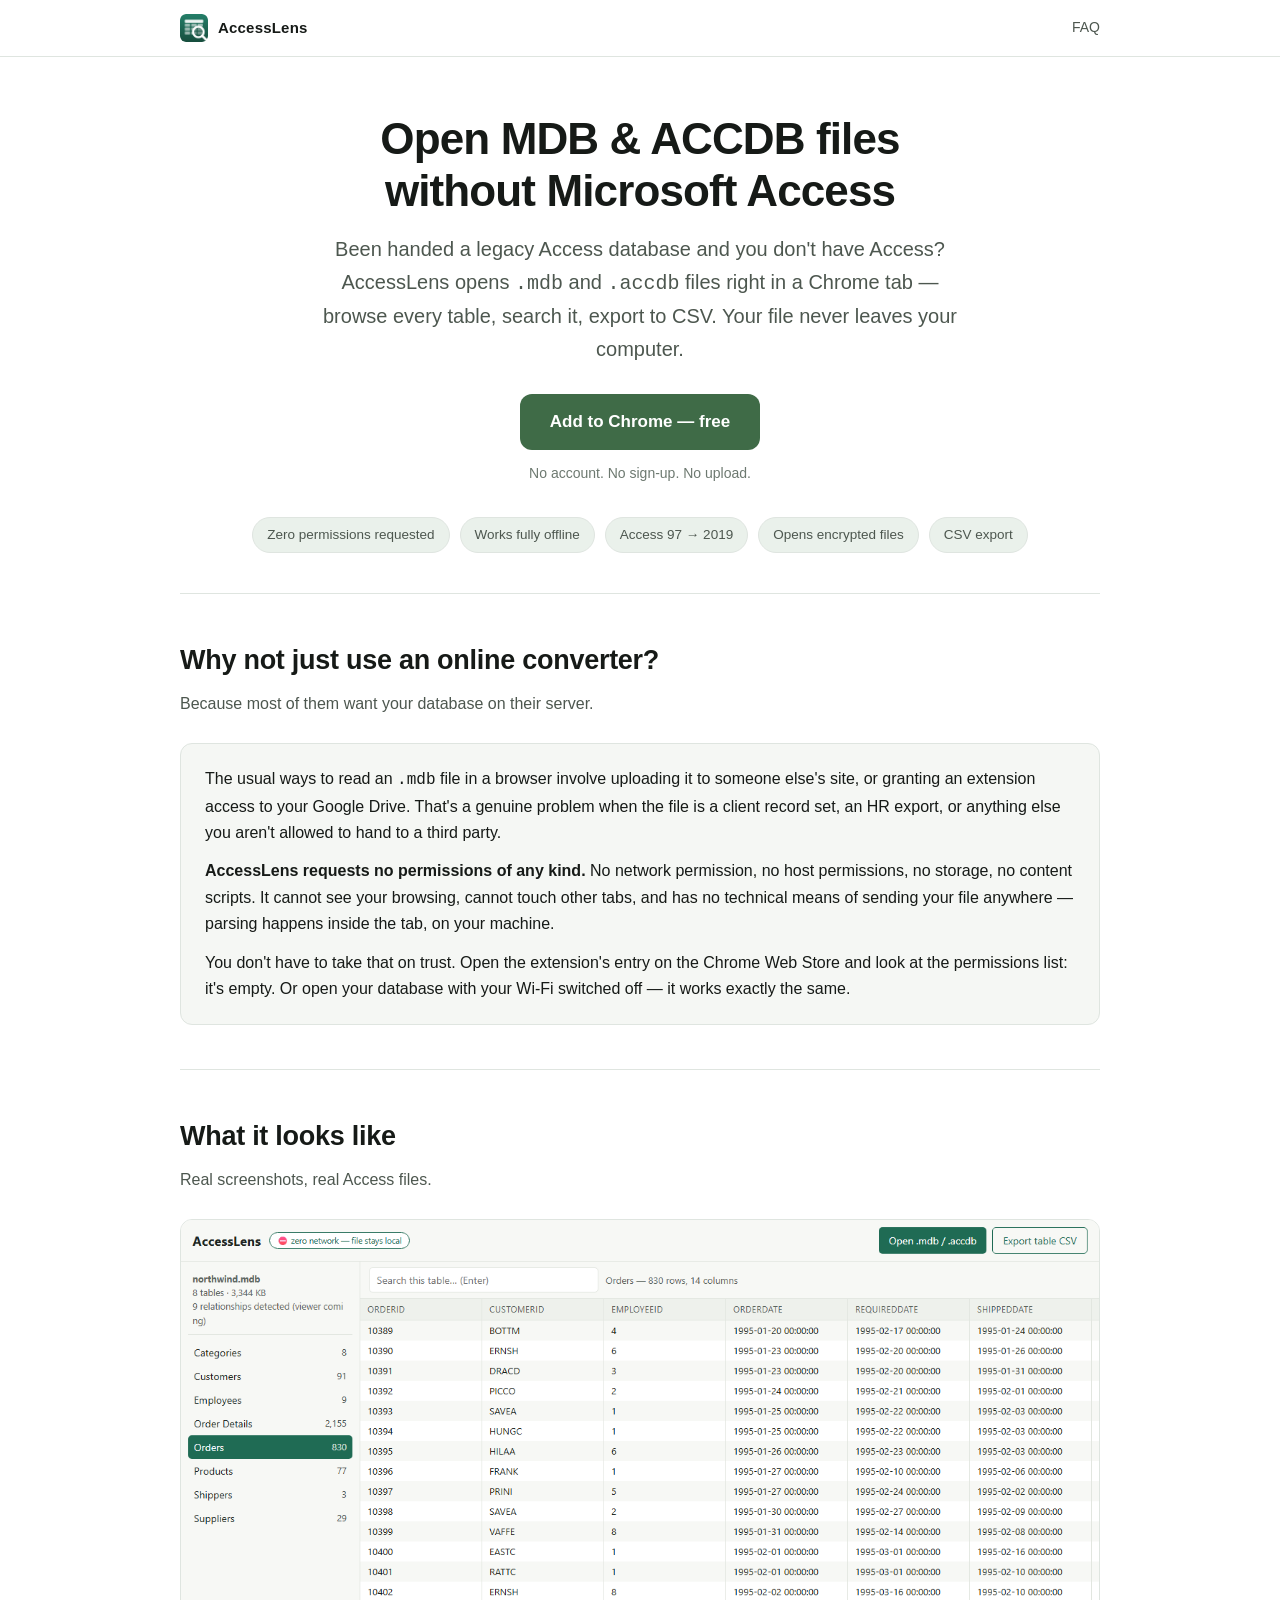
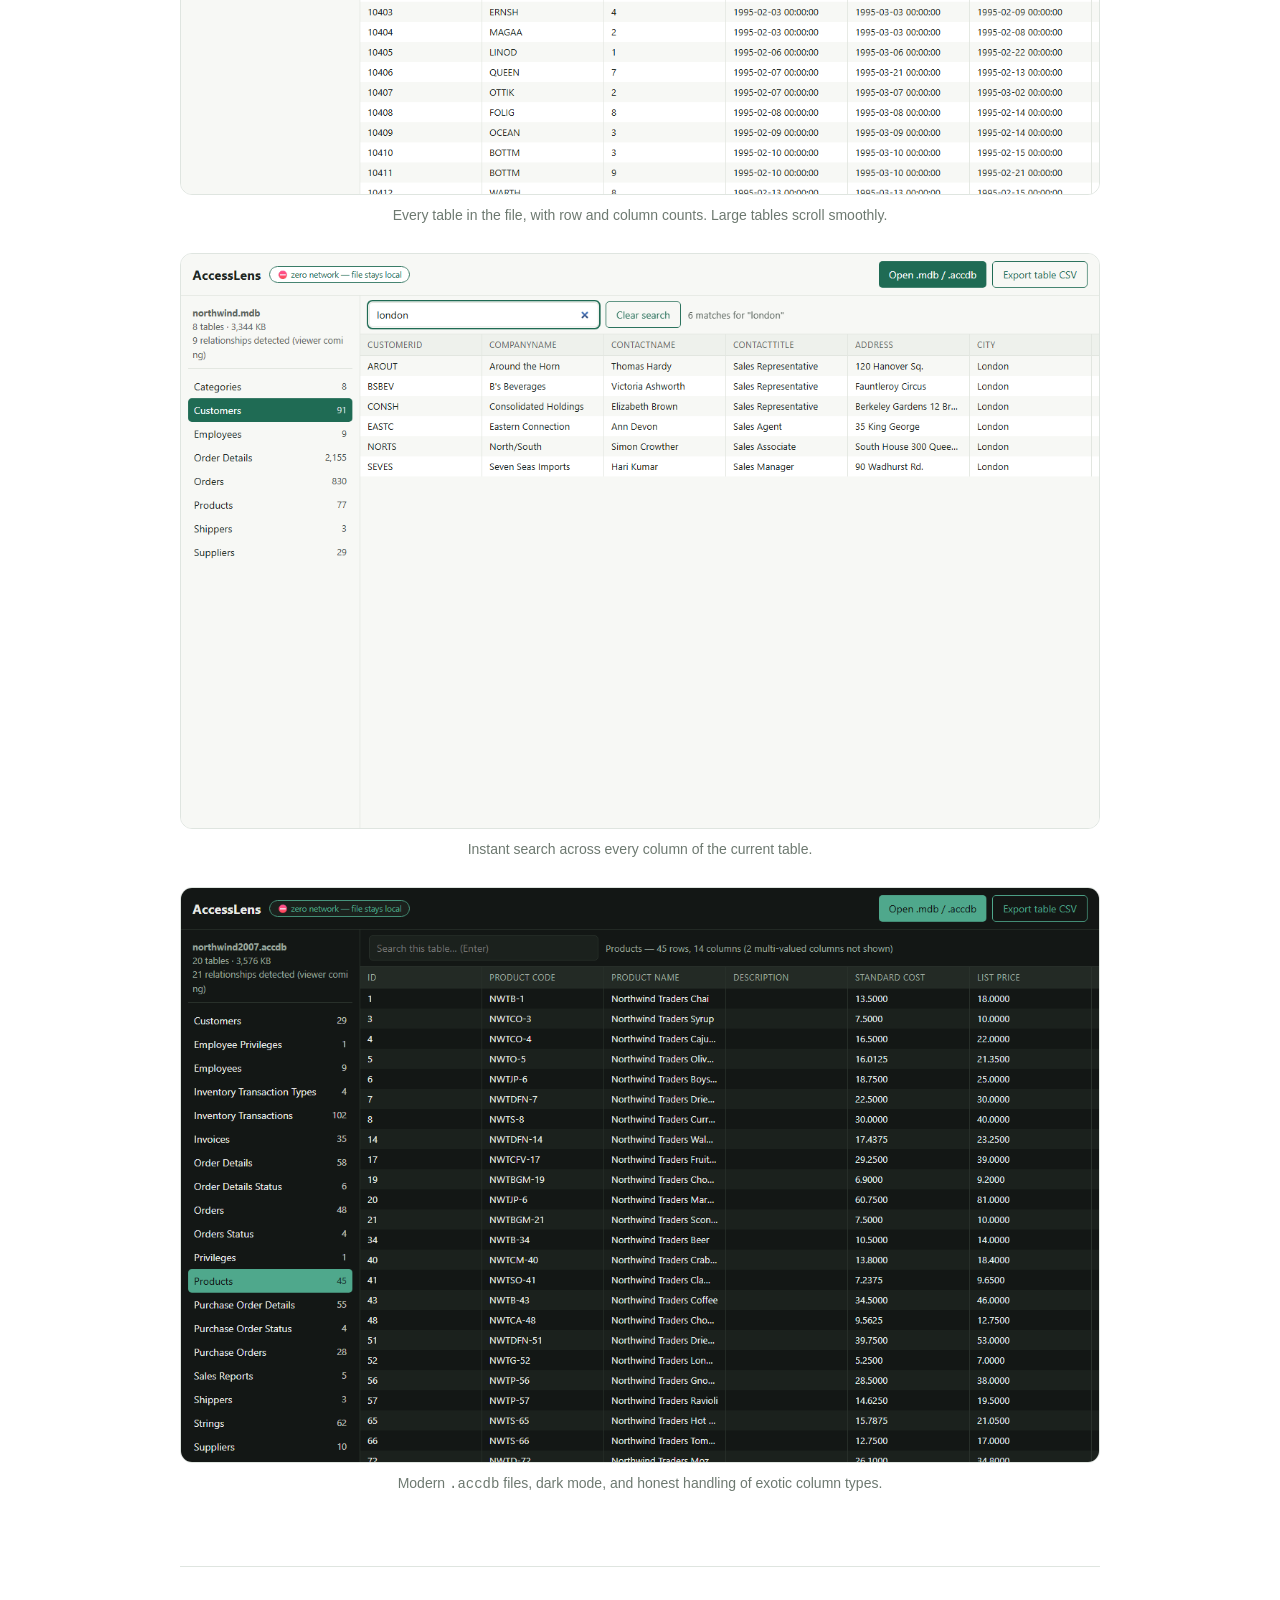
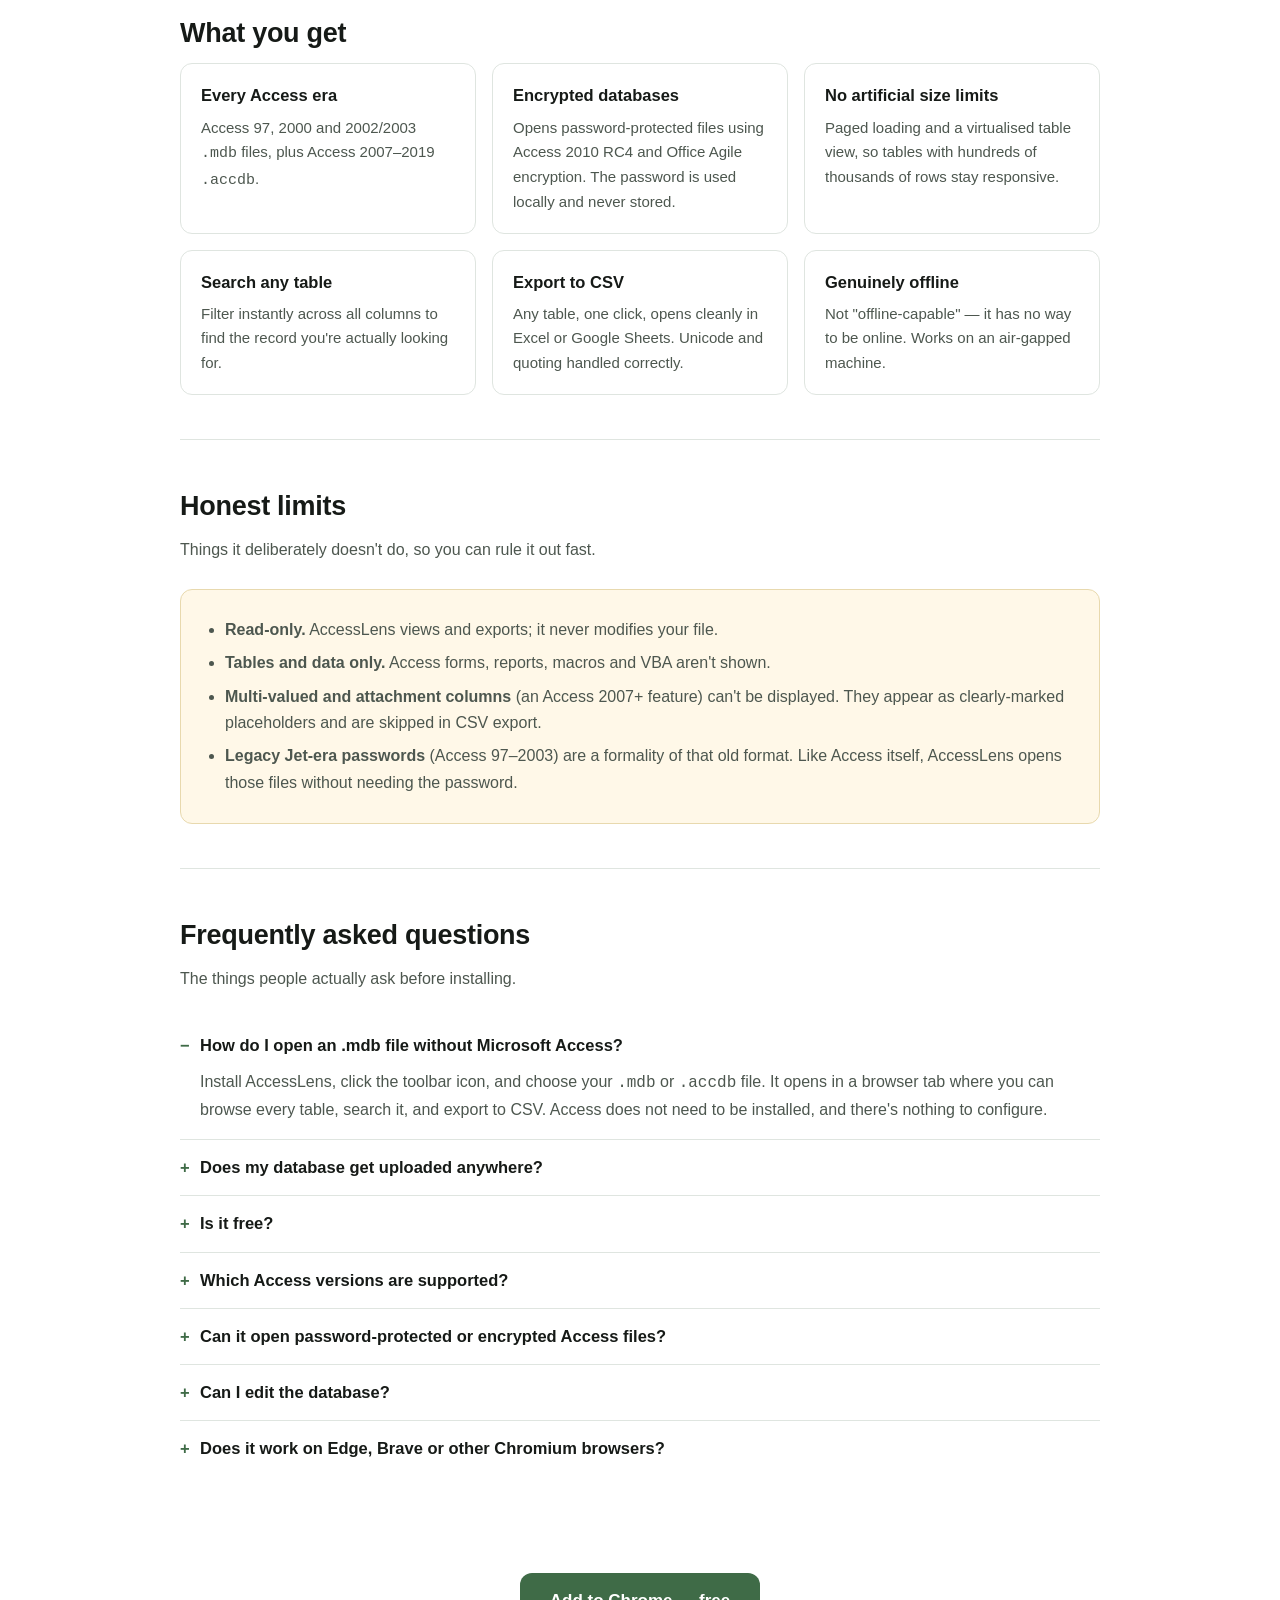
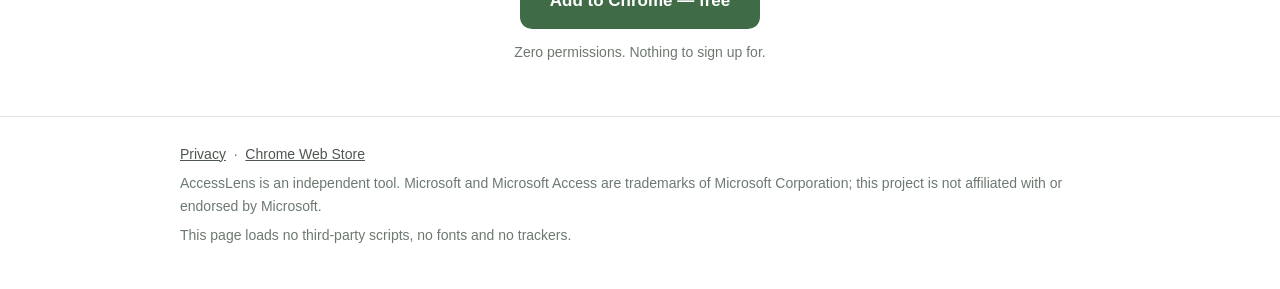
==== accesslens/index.html @ f0b2835f "Add AccessLens landing page at /accesslens/ Static SEO landing page for the AccessLens Chrome extens" ====
<!doctype html>
<html lang="en">
<head>
<meta charset="utf-8">
<meta name="viewport" content="width=device-width, initial-scale=1">
<title>Open MDB &amp; ACCDB Files Without Access — Free for Chrome</title>
<meta name="description" content="Open, browse, search and export Microsoft Access .mdb and .accdb databases right in Chrome. 100% local — no upload, no account, no network access at all.">
<link rel="canonical" href="https://phakeoa.github.io/accesslens/">
<meta name="robots" content="index,follow">
<meta name="theme-color" content="#3f6b47">

<meta property="og:type" content="website">
<meta property="og:title" content="Open MDB &amp; ACCDB Files Without Microsoft Access">
<meta property="og:description" content="A Chrome extension that opens Microsoft Access databases entirely on your own machine. No upload, no account, no network access.">
<meta property="og:url" content="https://phakeoa.github.io/accesslens/">
<meta property="og:image" content="https://phakeoa.github.io/accesslens/assets/screen1_browse.png">
<meta name="twitter:card" content="summary_large_image">

<link rel="icon" type="image/png" href="assets/icon128.png">

<script type="application/ld+json">
{
  "@context": "https://schema.org",
  "@type": "SoftwareApplication",
  "name": "AccessLens — Access Database Viewer",
  "operatingSystem": "Chrome",
  "applicationCategory": "UtilitiesApplication",
  "description": "Open, browse, search and export Microsoft Access .mdb and .accdb database files locally in Chrome, with no upload and no network access.",
  "url": "https://phakeoa.github.io/accesslens/",
  "downloadUrl": "https://chromewebstore.google.com/detail/ceilhkpcnofeomaibeldikllpgjolaml",
  "offers": { "@type": "Offer", "price": "0", "priceCurrency": "USD" }
}
</script>

<script type="application/ld+json">
{
  "@context": "https://schema.org",
  "@type": "FAQPage",
  "mainEntity": [
    {
      "@type": "Question",
      "name": "How do I open an .mdb file without Microsoft Access?",
      "acceptedAnswer": { "@type": "Answer", "text": "Install AccessLens in Chrome, click the toolbar icon, and pick your .mdb or .accdb file. It opens in a browser tab where you can browse every table, search, and export to CSV. Microsoft Access does not need to be installed." }
    },
    {
      "@type": "Question",
      "name": "Does my database get uploaded anywhere?",
      "acceptedAnswer": { "@type": "Answer", "text": "No. AccessLens requests no permissions at all — no network permission, no host permissions, no storage. It has no technical means of sending your file anywhere. You can confirm this yourself: the permissions list on the Chrome Web Store listing is empty." }
    },
    {
      "@type": "Question",
      "name": "Is it free?",
      "acceptedAnswer": { "@type": "Answer", "text": "Yes. Viewing, searching and CSV export are free, with no account and no sign-up." }
    },
    {
      "@type": "Question",
      "name": "Which Access versions are supported?",
      "acceptedAnswer": { "@type": "Answer", "text": "Access 97, 2000 and 2002/2003 in the .mdb format, and Access 2007 through 2019 in the .accdb format." }
    },
    {
      "@type": "Question",
      "name": "Can it open password-protected or encrypted Access files?",
      "acceptedAnswer": { "@type": "Answer", "text": "Yes. Access 2010 RC4 and Office Agile encryption are supported. You are prompted for the password, which is used locally and never stored." }
    },
    {
      "@type": "Question",
      "name": "Does it work offline?",
      "acceptedAnswer": { "@type": "Answer", "text": "Yes, completely. Because it has no network permission, it works identically with your connection switched off." }
    },
    {
      "@type": "Question",
      "name": "Can I edit the database?",
      "acceptedAnswer": { "@type": "Answer", "text": "No. AccessLens is read-only by design. It views and exports data, and never modifies your file." }
    }
  ]
}
</script>

<style>
:root{
  --bg:#ffffff; --bg-soft:#f5f7f4; --bg-card:#ffffff;
  --fg:#161a17; --fg-soft:#4d574f; --fg-faint:#6d7970;
  --line:#dfe5e0;
  --accent:#3f6b47; --accent-fg:#ffffff; --accent-soft:#eaf1eb;
  --warn-bg:#fff8e8; --warn-line:#e8d9ae;
  --radius:12px;
}
@media (prefers-color-scheme: dark){
  :root{
    --bg:#12150f; --bg-soft:#181c15; --bg-card:#1b2019;
    --fg:#eef2ea; --fg-soft:#b6c0b5; --fg-faint:#8d998c;
    --line:#2c3429;
    --accent:#8fc79a; --accent-fg:#10150f; --accent-soft:#1f2a20;
    --warn-bg:#241f10; --warn-line:#4a4128;
  }
}
*{box-sizing:border-box}
html{-webkit-text-size-adjust:100%}
body{
  margin:0; background:var(--bg); color:var(--fg);
  font:16px/1.65 -apple-system,BlinkMacSystemFont,"Segoe UI",Roboto,Helvetica,Arial,sans-serif;
}
.wrap{max-width:960px;margin:0 auto;padding:0 20px}
a{color:var(--accent)}

/* header */
header.site{border-bottom:1px solid var(--line);background:var(--bg)}
header.site .wrap{display:flex;align-items:center;gap:10px;padding-top:14px;padding-bottom:14px}
header.site img{width:28px;height:28px;border-radius:6px}
header.site b{font-size:15px;letter-spacing:.2px}
header.site .sp{flex:1}
header.site a.top{font-size:14px;text-decoration:none;color:var(--fg-soft)}

/* hero */
.hero{padding:56px 0 40px;text-align:center}
.hero h1{
  font-size:clamp(28px,5vw,44px); line-height:1.18; margin:0 0 16px;
  letter-spacing:-.02em; font-weight:700;
}
.hero p.lede{font-size:clamp(17px,2.2vw,20px);color:var(--fg-soft);margin:0 auto 28px;max-width:640px}
.cta{
  display:inline-block;background:var(--accent);color:var(--accent-fg);
  text-decoration:none;font-weight:600;font-size:17px;
  padding:14px 30px;border-radius:var(--radius);
}
.cta:hover{filter:brightness(1.08)}
.cta-sub{display:block;margin-top:12px;font-size:14px;color:var(--fg-faint)}

/* badges */
.badges{display:flex;flex-wrap:wrap;gap:10px;justify-content:center;margin:32px 0 0;padding:0;list-style:none}
.badges li{
  background:var(--accent-soft);border:1px solid var(--line);border-radius:999px;
  padding:6px 14px;font-size:13.5px;color:var(--fg-soft);font-weight:500;
}

/* sections */
section{padding:44px 0;border-top:1px solid var(--line)}
section h2{font-size:clamp(21px,3vw,27px);margin:0 0 8px;letter-spacing:-.01em}
section p.sub{color:var(--fg-soft);margin:0 0 26px}

/* shots */
figure.shot{margin:0 0 26px}
figure.shot img{width:100%;height:auto;display:block;border:1px solid var(--line);border-radius:var(--radius)}
figure.shot figcaption{margin-top:9px;font-size:14px;color:var(--fg-faint);text-align:center}

/* grid */
.grid{display:grid;grid-template-columns:repeat(auto-fit,minmax(250px,1fr));gap:16px}
.card{background:var(--bg-card);border:1px solid var(--line);border-radius:var(--radius);padding:18px 20px}
.card h3{margin:0 0 6px;font-size:16.5px}
.card p{margin:0;color:var(--fg-soft);font-size:15px}

/* callout */
.callout{background:var(--bg-soft);border:1px solid var(--line);border-radius:var(--radius);padding:22px 24px}
.callout p{margin:0 0 12px}
.callout p:last-child{margin-bottom:0}

/* limits */
.limits{background:var(--warn-bg);border:1px solid var(--warn-line);border-radius:var(--radius);padding:20px 24px}
.limits ul{margin:0;padding-left:20px}
.limits li{margin:7px 0;color:var(--fg-soft)}

/* faq */
details{border-bottom:1px solid var(--line);padding:14px 0}
details:last-of-type{border-bottom:none}
summary{cursor:pointer;font-weight:600;font-size:16.5px;list-style:none}
summary::-webkit-details-marker{display:none}
summary::before{content:"+";display:inline-block;width:20px;color:var(--accent);font-weight:700}
details[open] summary::before{content:"\2212"}
details p{margin:10px 0 2px 20px;color:var(--fg-soft)}

/* bottom cta */
.endcta{text-align:center;padding:52px 0}

footer.site{border-top:1px solid var(--line);padding:26px 0 40px;color:var(--fg-faint);font-size:14px}
footer.site a{color:var(--fg-soft)}
footer.site p{margin:0 0 6px}
</style>
</head>
<body>

<header class="site">
  <div class="wrap">
    <img src="assets/icon128.png" alt="">
    <b>AccessLens</b>
    <span class="sp"></span>
    <a class="top" href="#faq">FAQ</a>
  </div>
</header>

<main>
<div class="wrap">

  <div class="hero">
    <h1>Open MDB &amp; ACCDB files<br>without Microsoft Access</h1>
    <p class="lede">
      Been handed a legacy Access database and you don't have Access? AccessLens opens
      <code>.mdb</code> and <code>.accdb</code> files right in a Chrome tab — browse every table,
      search it, export to CSV. Your file never leaves your computer.
    </p>
    <a class="cta" href="https://chromewebstore.google.com/detail/ceilhkpcnofeomaibeldikllpgjolaml">Add to Chrome — free</a>
    <span class="cta-sub">No account. No sign-up. No upload.</span>

    <ul class="badges">
      <li>Zero permissions requested</li>
      <li>Works fully offline</li>
      <li>Access 97 → 2019</li>
      <li>Opens encrypted files</li>
      <li>CSV export</li>
    </ul>
  </div>

</div>

<div class="wrap">

  <section>
    <h2>Why not just use an online converter?</h2>
    <p class="sub">Because most of them want your database on their server.</p>
    <div class="callout">
      <p>
        The usual ways to read an <code>.mdb</code> file in a browser involve uploading it to
        someone else's site, or granting an extension access to your Google Drive. That's a
        genuine problem when the file is a client record set, an HR export, or anything else you
        aren't allowed to hand to a third party.
      </p>
      <p>
        <strong>AccessLens requests no permissions of any kind.</strong> No network permission, no
        host permissions, no storage, no content scripts. It cannot see your browsing, cannot touch
        other tabs, and has no technical means of sending your file anywhere — parsing happens
        inside the tab, on your machine.
      </p>
      <p>
        You don't have to take that on trust. Open the extension's entry on the Chrome Web Store
        and look at the permissions list: it's empty. Or open your database with your Wi-Fi
        switched off — it works exactly the same.
      </p>
    </div>
  </section>

  <section>
    <h2>What it looks like</h2>
    <p class="sub">Real screenshots, real Access files.</p>

    <figure class="shot">
      <img src="assets/screen1_browse.png" alt="Browsing a table of 830 rows from a Northwind .mdb database in AccessLens" width="1280" height="800" loading="lazy">
      <figcaption>Every table in the file, with row and column counts. Large tables scroll smoothly.</figcaption>
    </figure>

    <figure class="shot">
      <img src="assets/screen2_search.png" alt="Searching across all columns of an Access table" width="1280" height="800" loading="lazy">
      <figcaption>Instant search across every column of the current table.</figcaption>
    </figure>

    <figure class="shot">
      <img src="assets/screen3_dark_complex.png" alt="A modern .accdb database shown in dark mode" width="1280" height="800" loading="lazy">
      <figcaption>Modern <code>.accdb</code> files, dark mode, and honest handling of exotic column types.</figcaption>
    </figure>
  </section>

  <section>
    <h2>What you get</h2>
    <div class="grid">
      <div class="card">
        <h3>Every Access era</h3>
        <p>Access 97, 2000 and 2002/2003 <code>.mdb</code> files, plus Access 2007–2019 <code>.accdb</code>.</p>
      </div>
      <div class="card">
        <h3>Encrypted databases</h3>
        <p>Opens password-protected files using Access 2010 RC4 and Office Agile encryption. The password is used locally and never stored.</p>
      </div>
      <div class="card">
        <h3>No artificial size limits</h3>
        <p>Paged loading and a virtualised table view, so tables with hundreds of thousands of rows stay responsive.</p>
      </div>
      <div class="card">
        <h3>Search any table</h3>
        <p>Filter instantly across all columns to find the record you're actually looking for.</p>
      </div>
      <div class="card">
        <h3>Export to CSV</h3>
        <p>Any table, one click, opens cleanly in Excel or Google Sheets. Unicode and quoting handled correctly.</p>
      </div>
      <div class="card">
        <h3>Genuinely offline</h3>
        <p>Not "offline-capable" — it has no way to be online. Works on an air-gapped machine.</p>
      </div>
    </div>
  </section>

  <section>
    <h2>Honest limits</h2>
    <p class="sub">Things it deliberately doesn't do, so you can rule it out fast.</p>
    <div class="limits">
      <ul>
        <li><strong>Read-only.</strong> AccessLens views and exports; it never modifies your file.</li>
        <li><strong>Tables and data only.</strong> Access forms, reports, macros and VBA aren't shown.</li>
        <li><strong>Multi-valued and attachment columns</strong> (an Access 2007+ feature) can't be displayed. They appear as clearly-marked placeholders and are skipped in CSV export.</li>
        <li><strong>Legacy Jet-era passwords</strong> (Access 97–2003) are a formality of that old format. Like Access itself, AccessLens opens those files without needing the password.</li>
      </ul>
    </div>
  </section>

  <section id="faq">
    <h2>Frequently asked questions</h2>
    <p class="sub">The things people actually ask before installing.</p>

    <details open>
      <summary>How do I open an .mdb file without Microsoft Access?</summary>
      <p>Install AccessLens, click the toolbar icon, and choose your <code>.mdb</code> or <code>.accdb</code> file. It opens in a browser tab where you can browse every table, search it, and export to CSV. Access does not need to be installed, and there's nothing to configure.</p>
    </details>

    <details>
      <summary>Does my database get uploaded anywhere?</summary>
      <p>No. The extension requests no permissions at all, including no network permission, so it has no technical means of sending your file anywhere. The permissions list on its Chrome Web Store listing is empty, and you can verify the behaviour by using it with your connection turned off.</p>
    </details>

    <details>
      <summary>Is it free?</summary>
      <p>Yes. Viewing, searching and CSV export are free, with no account and no sign-up.</p>
    </details>

    <details>
      <summary>Which Access versions are supported?</summary>
      <p>Access 97, 2000 and 2002/2003 in the <code>.mdb</code> format, and Access 2007 through 2019 in the <code>.accdb</code> format.</p>
    </details>

    <details>
      <summary>Can it open password-protected or encrypted Access files?</summary>
      <p>Yes — Access 2010 RC4 and Office Agile encryption are both supported. You'll be prompted for the password, which is used locally and never stored.</p>
    </details>

    <details>
      <summary>Can I edit the database?</summary>
      <p>No, and that's deliberate. AccessLens is strictly read-only, so there is no way for it to corrupt or alter a file you were trusted with.</p>
    </details>

    <details>
      <summary>Does it work on Edge, Brave or other Chromium browsers?</summary>
      <p>It's distributed through the Chrome Web Store, which Edge, Brave and most other Chromium-based browsers can install from. It is only officially tested on Chrome.</p>
    </details>
  </section>

  <div class="endcta">
    <a class="cta" href="https://chromewebstore.google.com/detail/ceilhkpcnofeomaibeldikllpgjolaml">Add to Chrome — free</a>
    <span class="cta-sub">Zero permissions. Nothing to sign up for.</span>
  </div>

</div>
</main>

<footer class="site">
  <div class="wrap">
    <p><a href="privacy.html">Privacy</a> &nbsp;·&nbsp; <a href="https://chromewebstore.google.com/detail/ceilhkpcnofeomaibeldikllpgjolaml">Chrome Web Store</a></p>
    <p>AccessLens is an independent tool. Microsoft and Microsoft Access are trademarks of Microsoft Corporation; this project is not affiliated with or endorsed by Microsoft.</p>
    <p>This page loads no third-party scripts, no fonts and no trackers.</p>
  </div>
</footer>

</body>
</html>
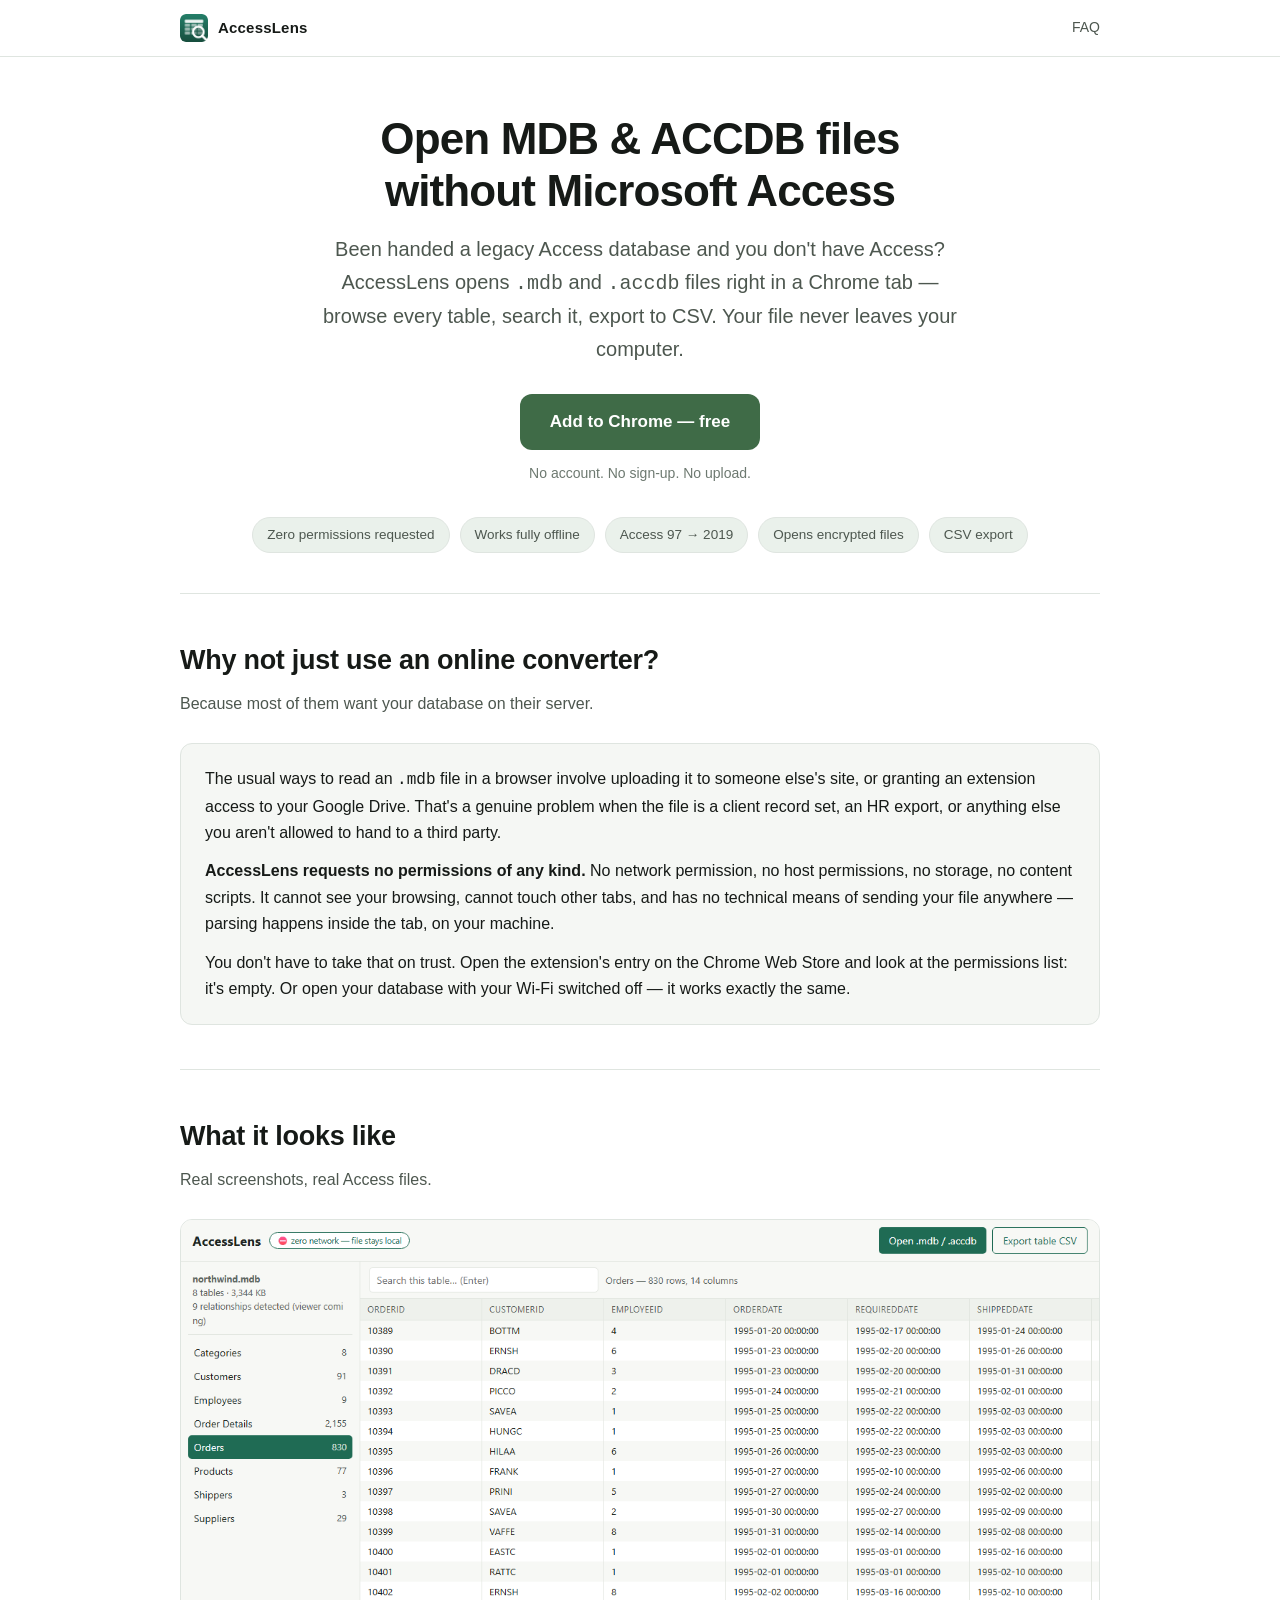
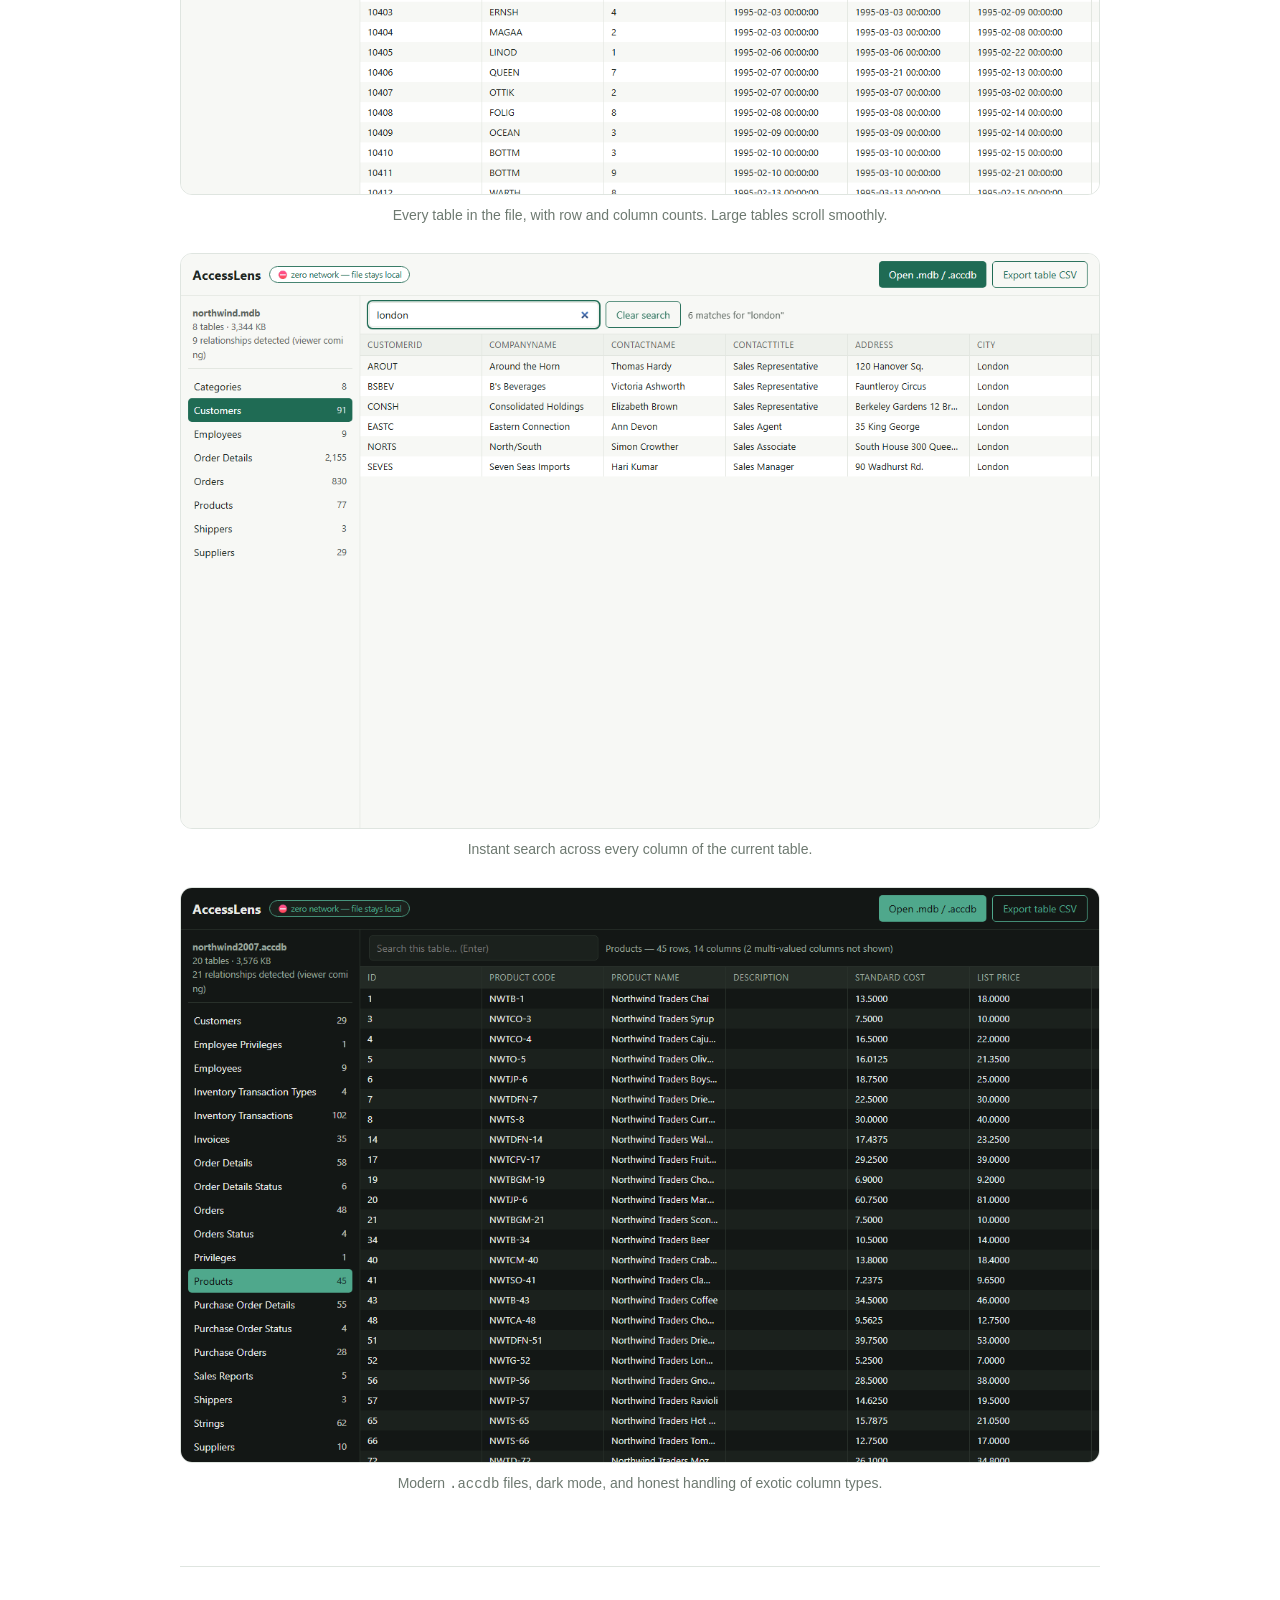
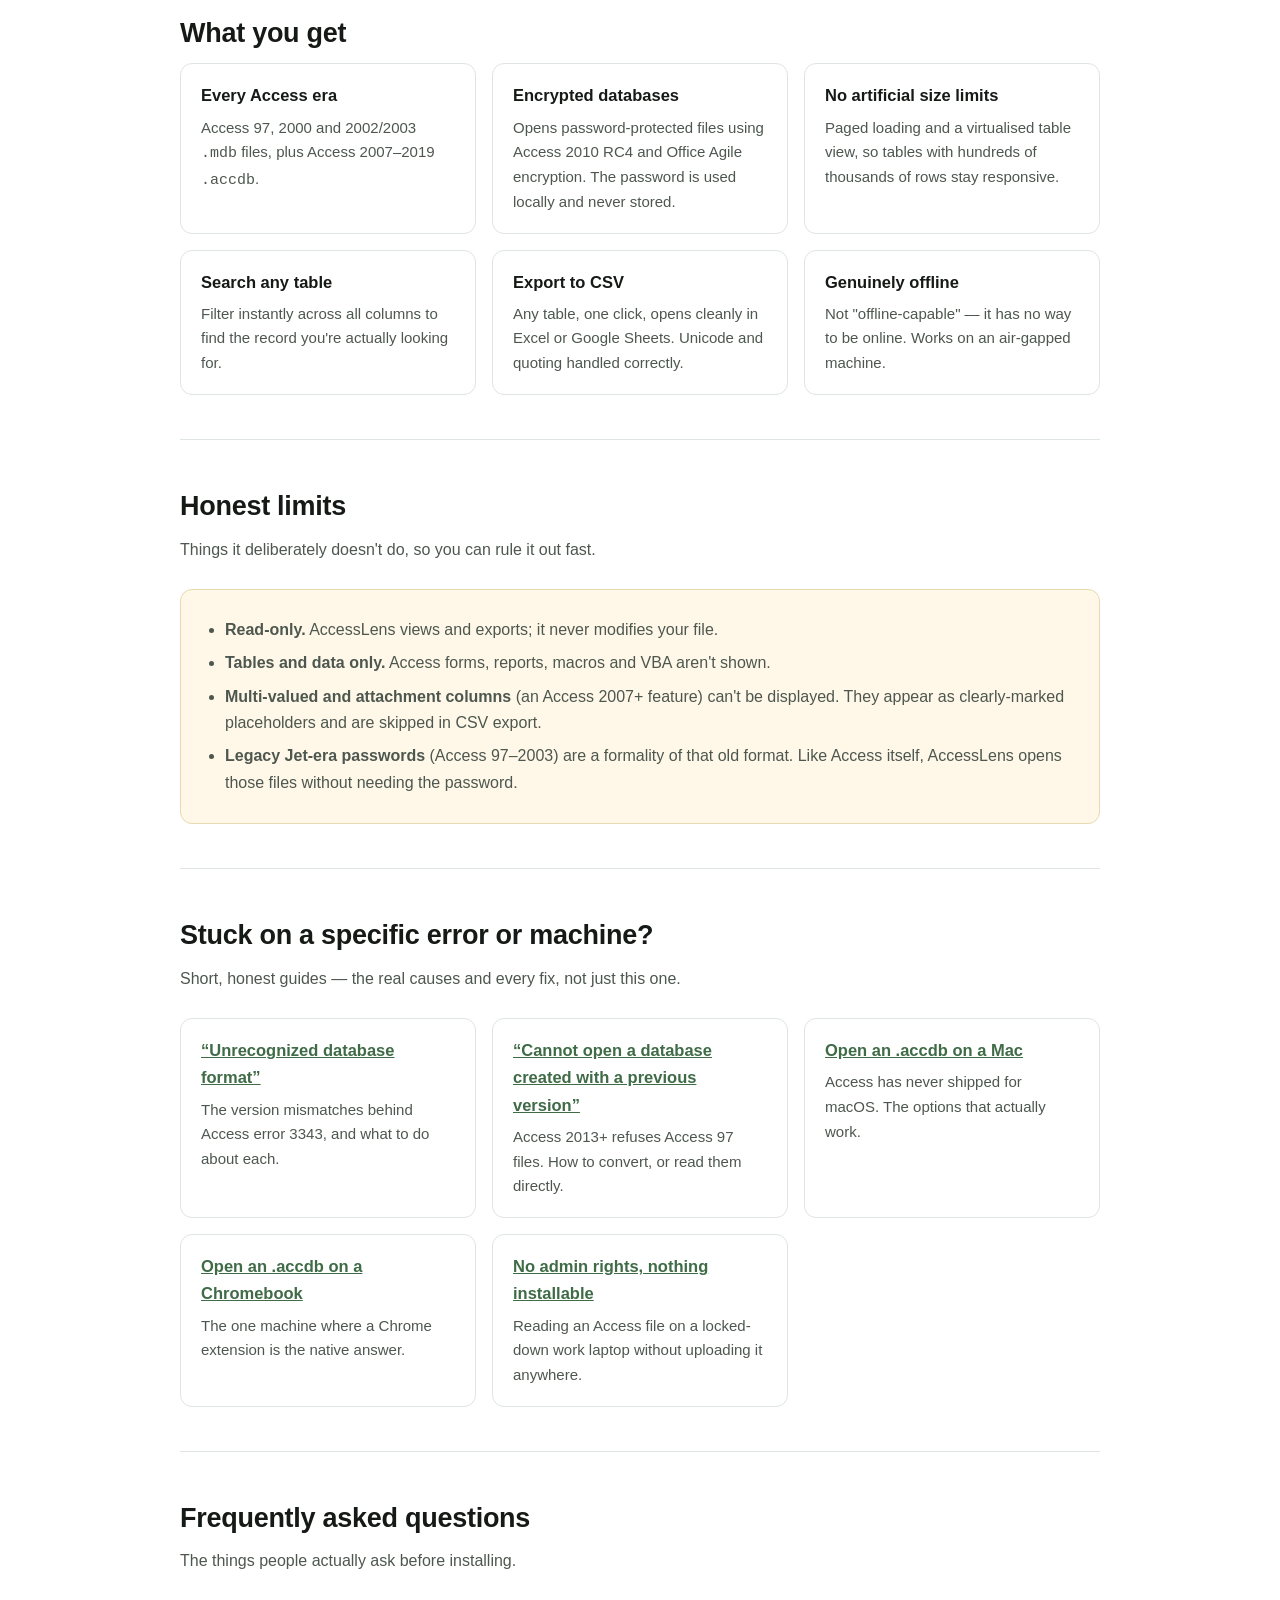
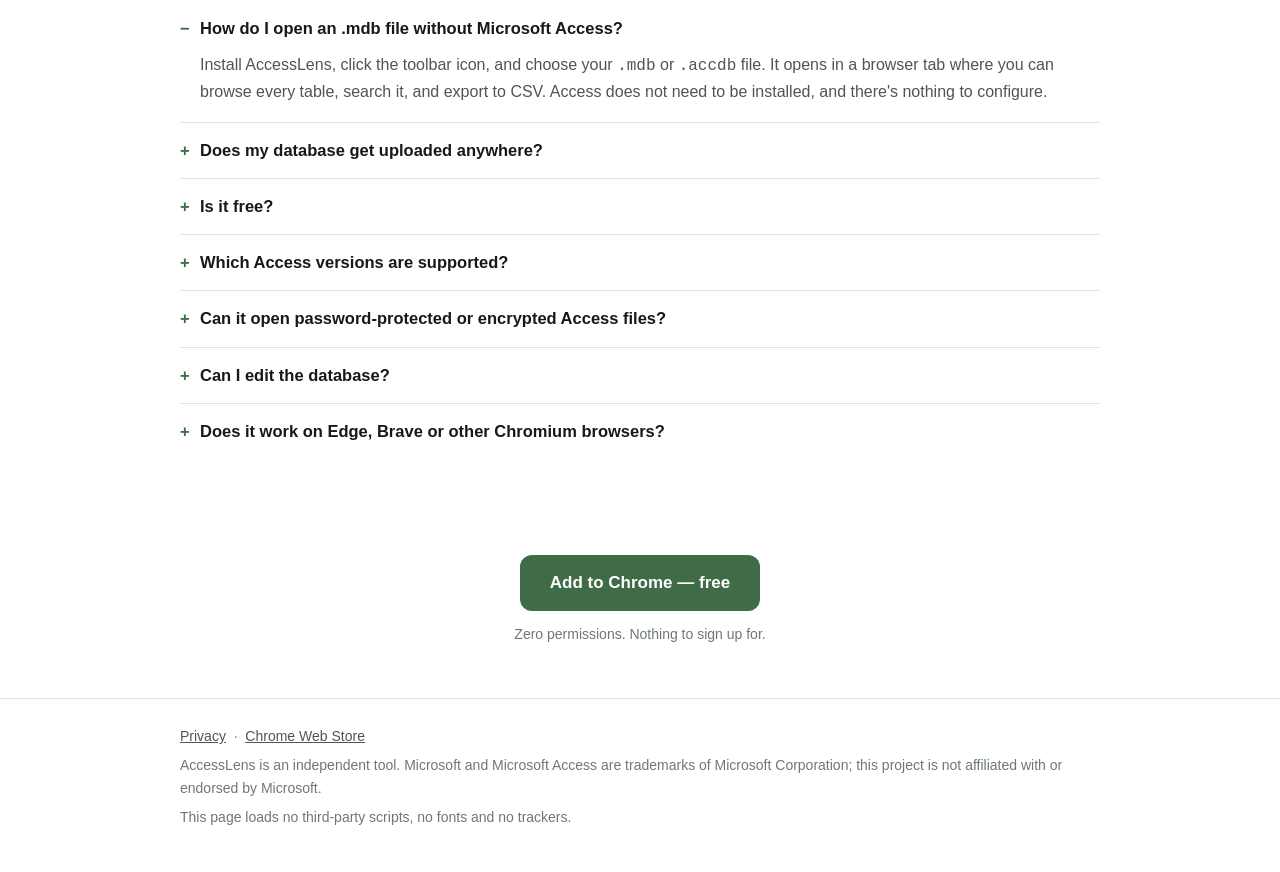
==== commit a59b4c15: "accesslens: five long-tail guide pages + Guides section + sitemap Error-string and constraint querie" ====
--- a/accesslens/index.html
+++ b/accesslens/index.html
@@ -300,6 +300,33 @@
     </div>
   </section>
 
+  <section id="guides">
+    <h2>Stuck on a specific error or machine?</h2>
+    <p class="sub">Short, honest guides — the real causes and every fix, not just this one.</p>
+    <div class="grid">
+      <div class="card">
+        <h3><a href="unrecognized-database-format.html">“Unrecognized database format”</a></h3>
+        <p>The version mismatches behind Access error 3343, and what to do about each.</p>
+      </div>
+      <div class="card">
+        <h3><a href="cannot-open-database-created-with-previous-version.html">“Cannot open a database created with a previous version”</a></h3>
+        <p>Access 2013+ refuses Access 97 files. How to convert, or read them directly.</p>
+      </div>
+      <div class="card">
+        <h3><a href="open-accdb-on-mac.html">Open an .accdb on a Mac</a></h3>
+        <p>Access has never shipped for macOS. The options that actually work.</p>
+      </div>
+      <div class="card">
+        <h3><a href="open-accdb-on-chromebook.html">Open an .accdb on a Chromebook</a></h3>
+        <p>The one machine where a Chrome extension is the native answer.</p>
+      </div>
+      <div class="card">
+        <h3><a href="open-access-database-without-admin-rights.html">No admin rights, nothing installable</a></h3>
+        <p>Reading an Access file on a locked-down work laptop without uploading it anywhere.</p>
+      </div>
+    </div>
+  </section>
+
   <section id="faq">
     <h2>Frequently asked questions</h2>
     <p class="sub">The things people actually ask before installing.</p>
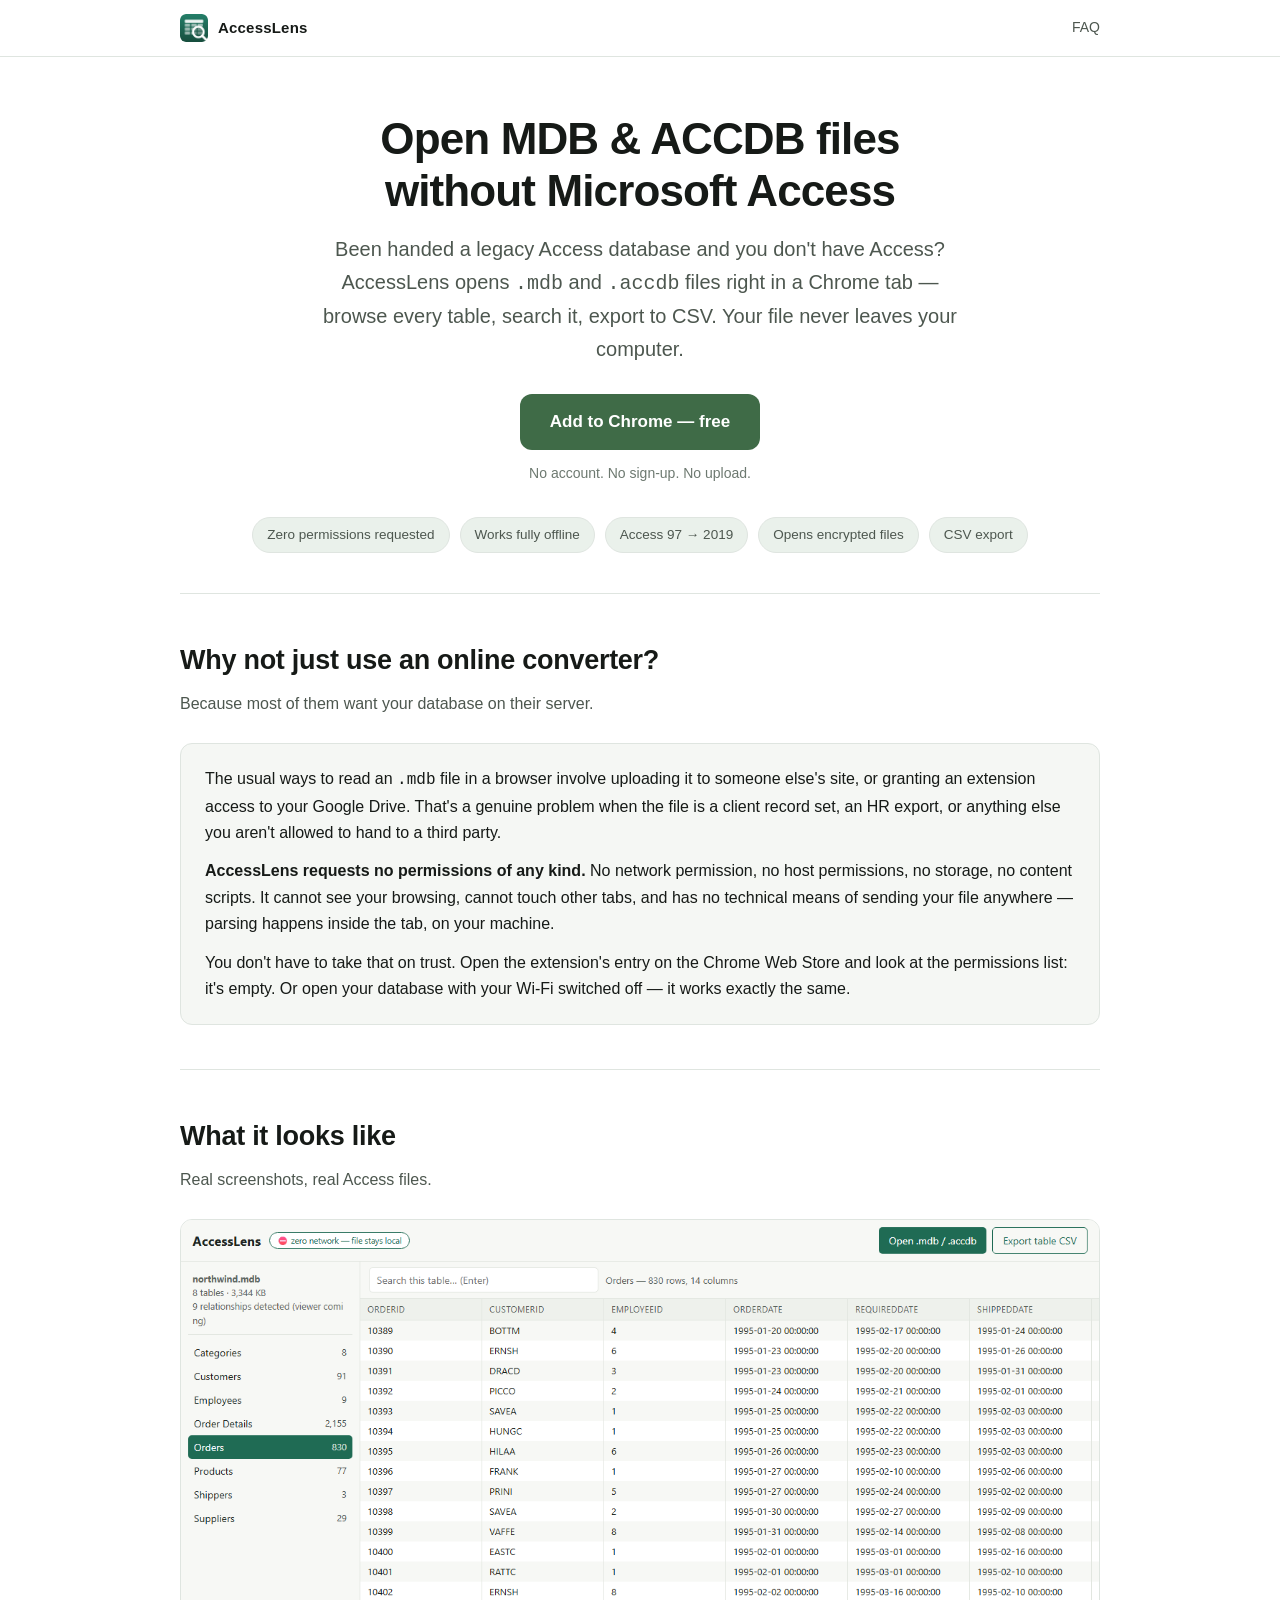
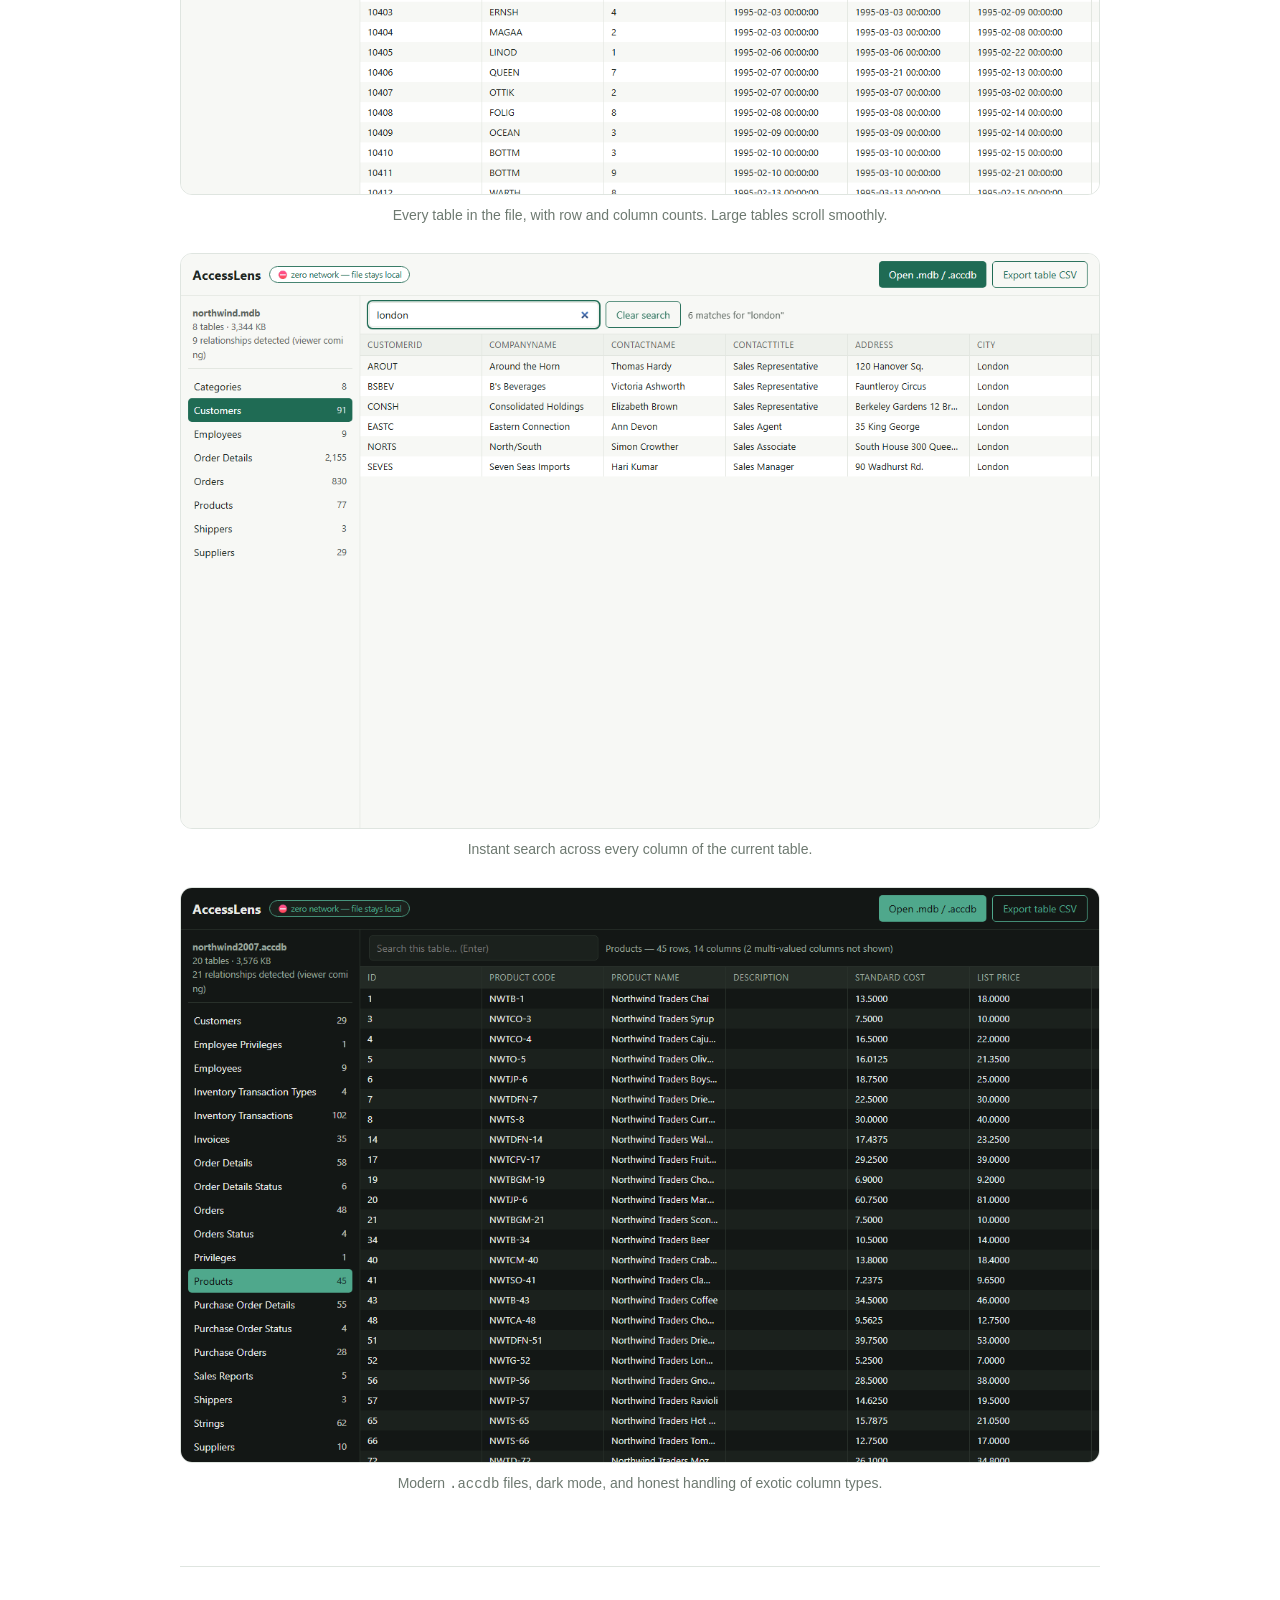
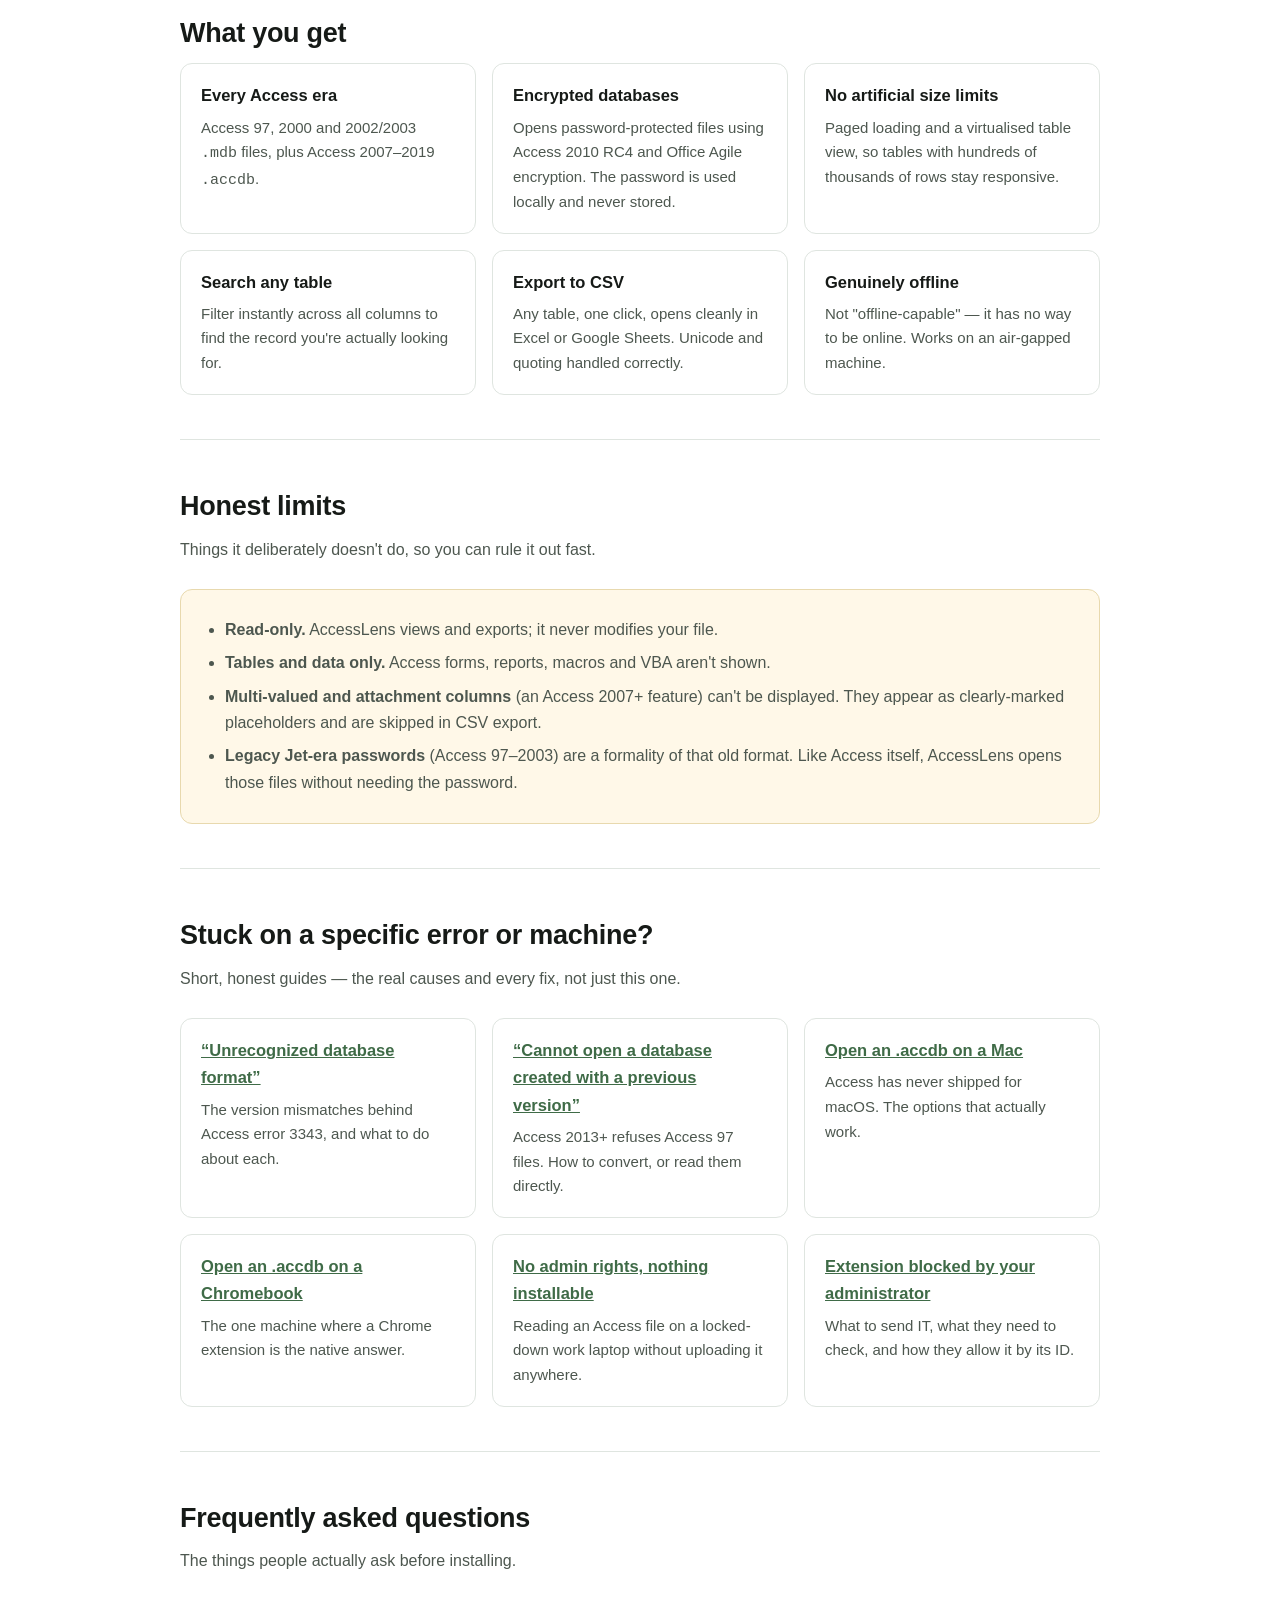
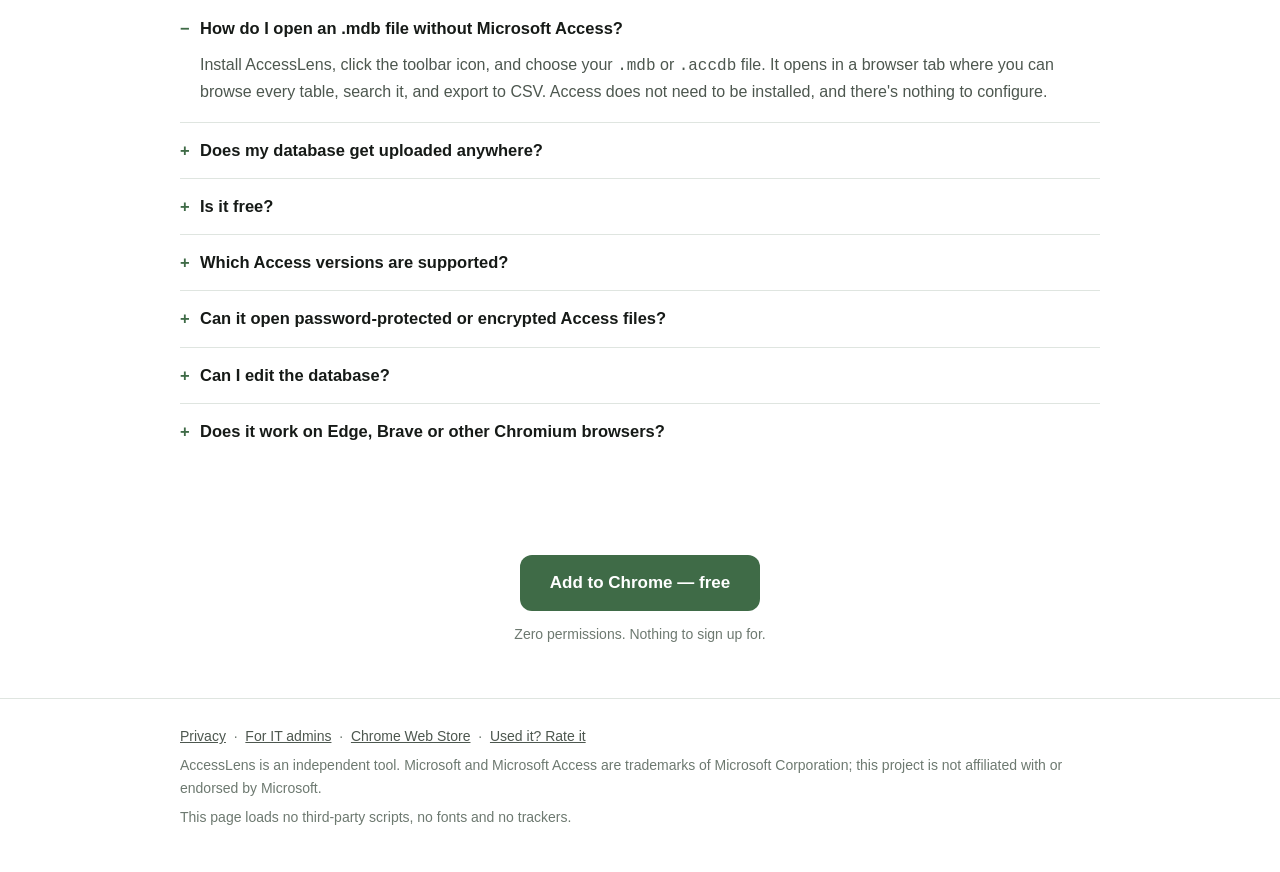
==== commit b580fe6d: "accesslens: IT-admin page, tagged store links, footer links - New guide: extension-blocked-by-admini" ====
--- a/accesslens/index.html
+++ b/accesslens/index.html
@@ -197,7 +197,7 @@
       <code>.mdb</code> and <code>.accdb</code> files right in a Chrome tab — browse every table,
       search it, export to CSV. Your file never leaves your computer.
     </p>
-    <a class="cta" href="https://chromewebstore.google.com/detail/ceilhkpcnofeomaibeldikllpgjolaml">Add to Chrome — free</a>
+    <a class="cta" href="https://chromewebstore.google.com/detail/ceilhkpcnofeomaibeldikllpgjolaml?utm_source=accesslens_site&amp;utm_medium=referral&amp;utm_campaign=landing&amp;utm_content=hero">Add to Chrome — free</a>
     <span class="cta-sub">No account. No sign-up. No upload.</span>
 
     <ul class="badges">
@@ -324,6 +324,10 @@
         <h3><a href="open-access-database-without-admin-rights.html">No admin rights, nothing installable</a></h3>
         <p>Reading an Access file on a locked-down work laptop without uploading it anywhere.</p>
       </div>
+      <div class="card">
+        <h3><a href="extension-blocked-by-administrator.html">Extension blocked by your administrator</a></h3>
+        <p>What to send IT, what they need to check, and how they allow it by its ID.</p>
+      </div>
     </div>
   </section>
 
@@ -368,7 +372,7 @@
   </section>
 
   <div class="endcta">
-    <a class="cta" href="https://chromewebstore.google.com/detail/ceilhkpcnofeomaibeldikllpgjolaml">Add to Chrome — free</a>
+    <a class="cta" href="https://chromewebstore.google.com/detail/ceilhkpcnofeomaibeldikllpgjolaml?utm_source=accesslens_site&amp;utm_medium=referral&amp;utm_campaign=landing&amp;utm_content=bottom">Add to Chrome — free</a>
     <span class="cta-sub">Zero permissions. Nothing to sign up for.</span>
   </div>
 
@@ -377,7 +381,7 @@
 
 <footer class="site">
   <div class="wrap">
-    <p><a href="privacy.html">Privacy</a> &nbsp;·&nbsp; <a href="https://chromewebstore.google.com/detail/ceilhkpcnofeomaibeldikllpgjolaml">Chrome Web Store</a></p>
+    <p><a href="privacy.html">Privacy</a> &nbsp;·&nbsp; <a href="extension-blocked-by-administrator.html">For IT admins</a> &nbsp;·&nbsp; <a href="https://chromewebstore.google.com/detail/ceilhkpcnofeomaibeldikllpgjolaml?utm_source=accesslens_site&amp;utm_medium=referral&amp;utm_campaign=landing&amp;utm_content=footer">Chrome Web Store</a> &nbsp;·&nbsp; <a href="https://chromewebstore.google.com/detail/ceilhkpcnofeomaibeldikllpgjolaml/reviews">Used it? Rate it</a></p>
     <p>AccessLens is an independent tool. Microsoft and Microsoft Access are trademarks of Microsoft Corporation; this project is not affiliated with or endorsed by Microsoft.</p>
     <p>This page loads no third-party scripts, no fonts and no trackers.</p>
   </div>
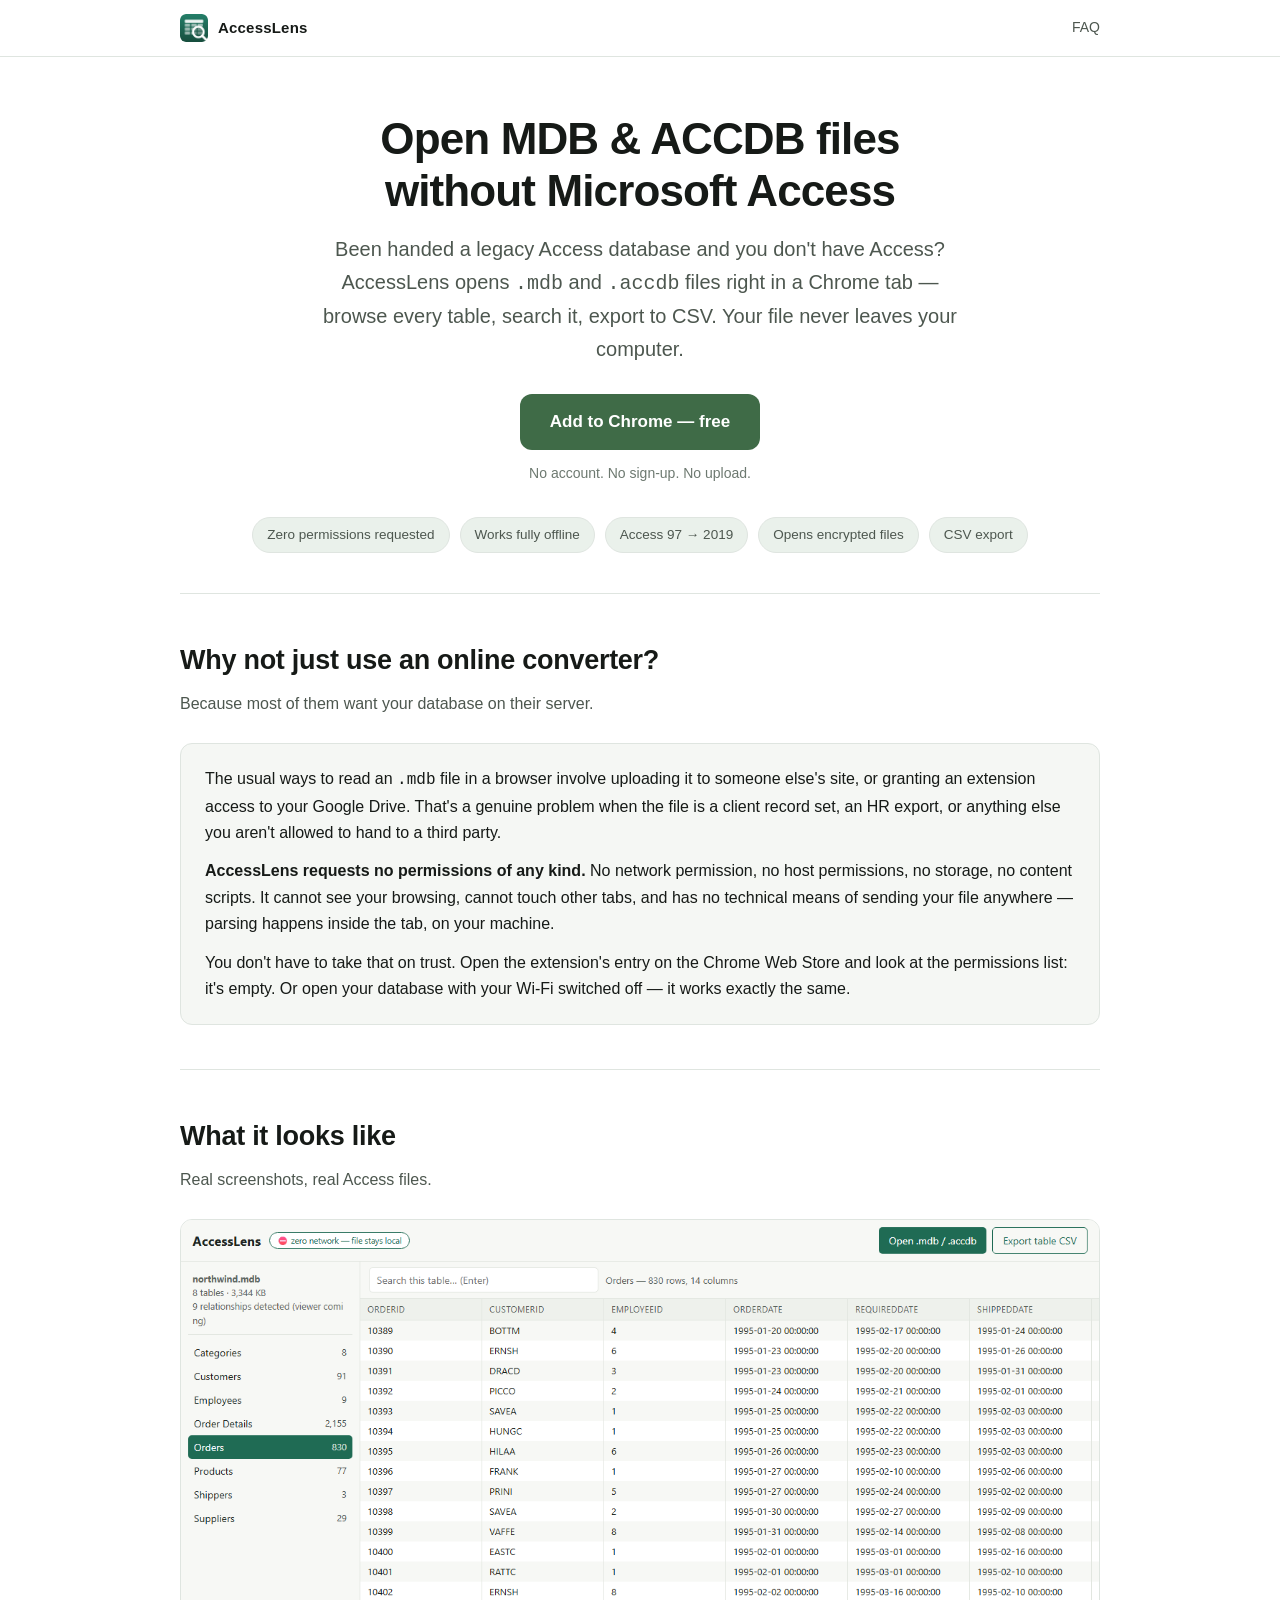
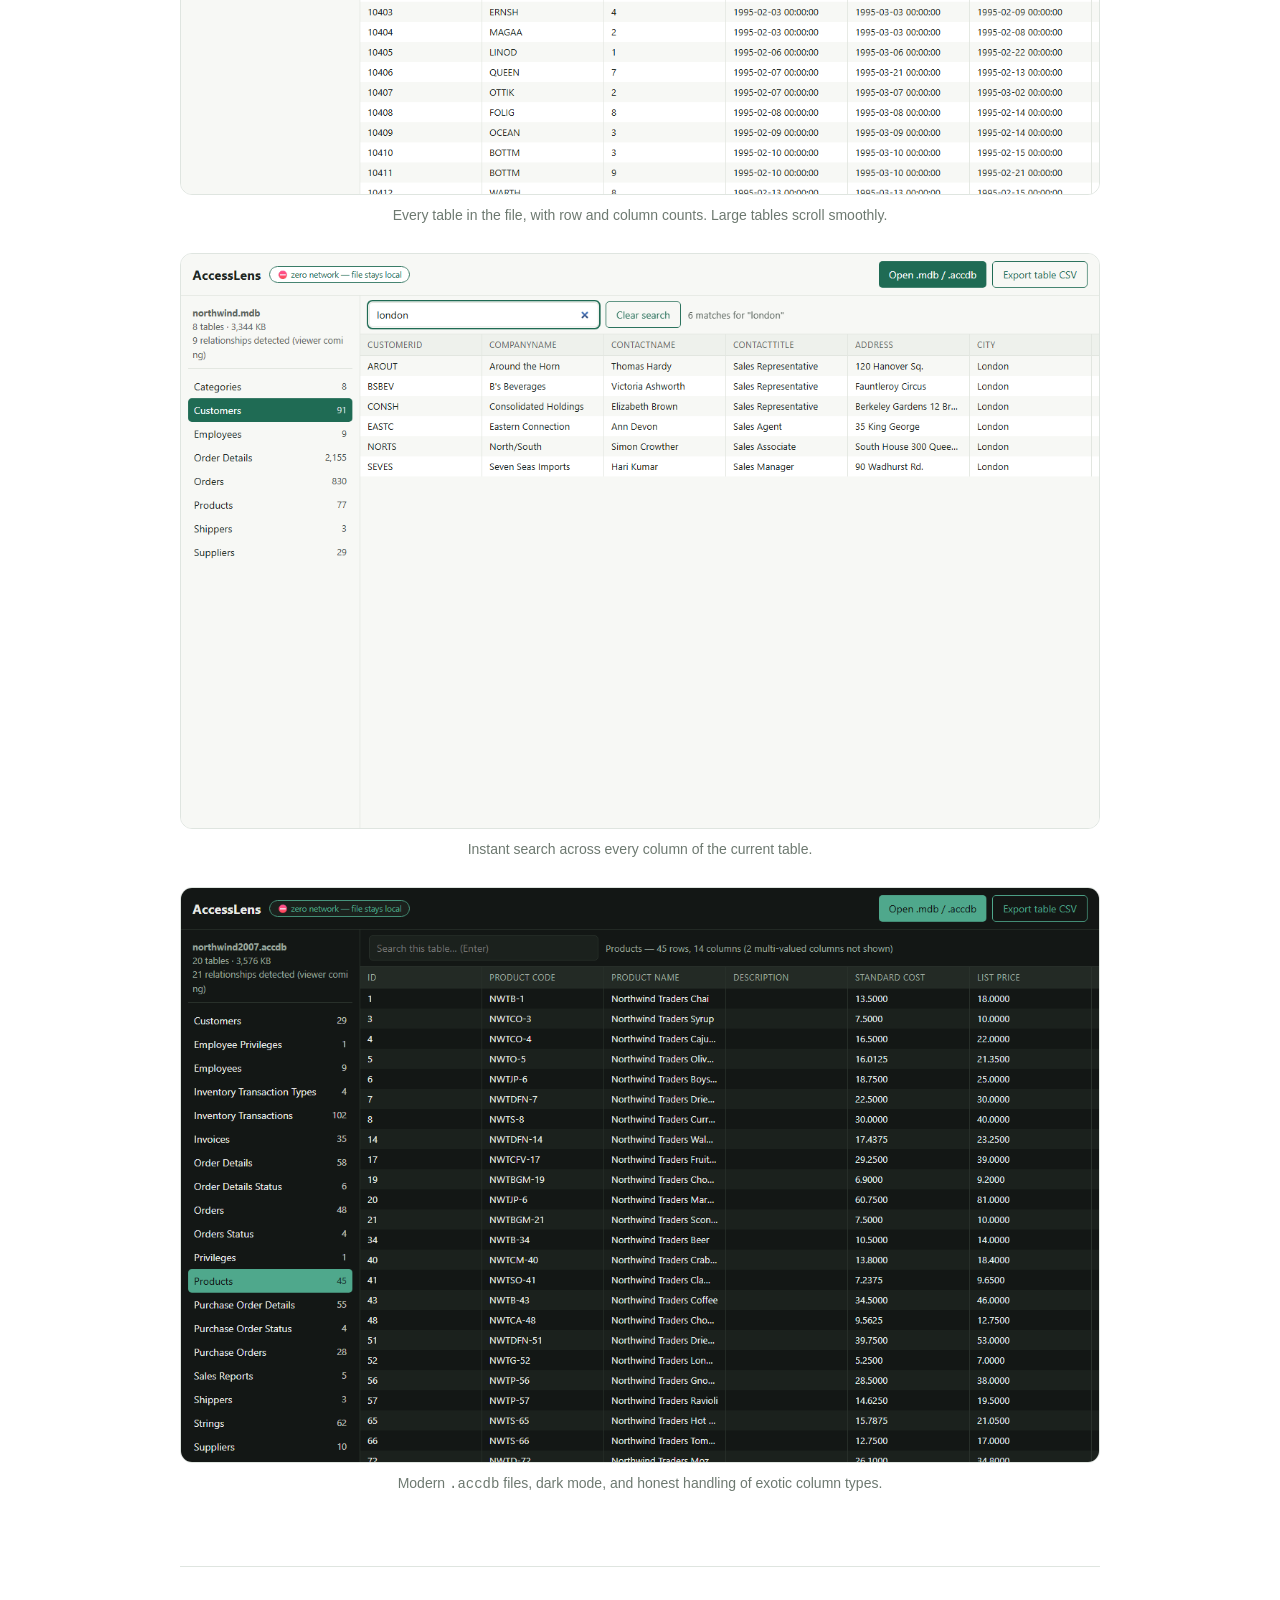
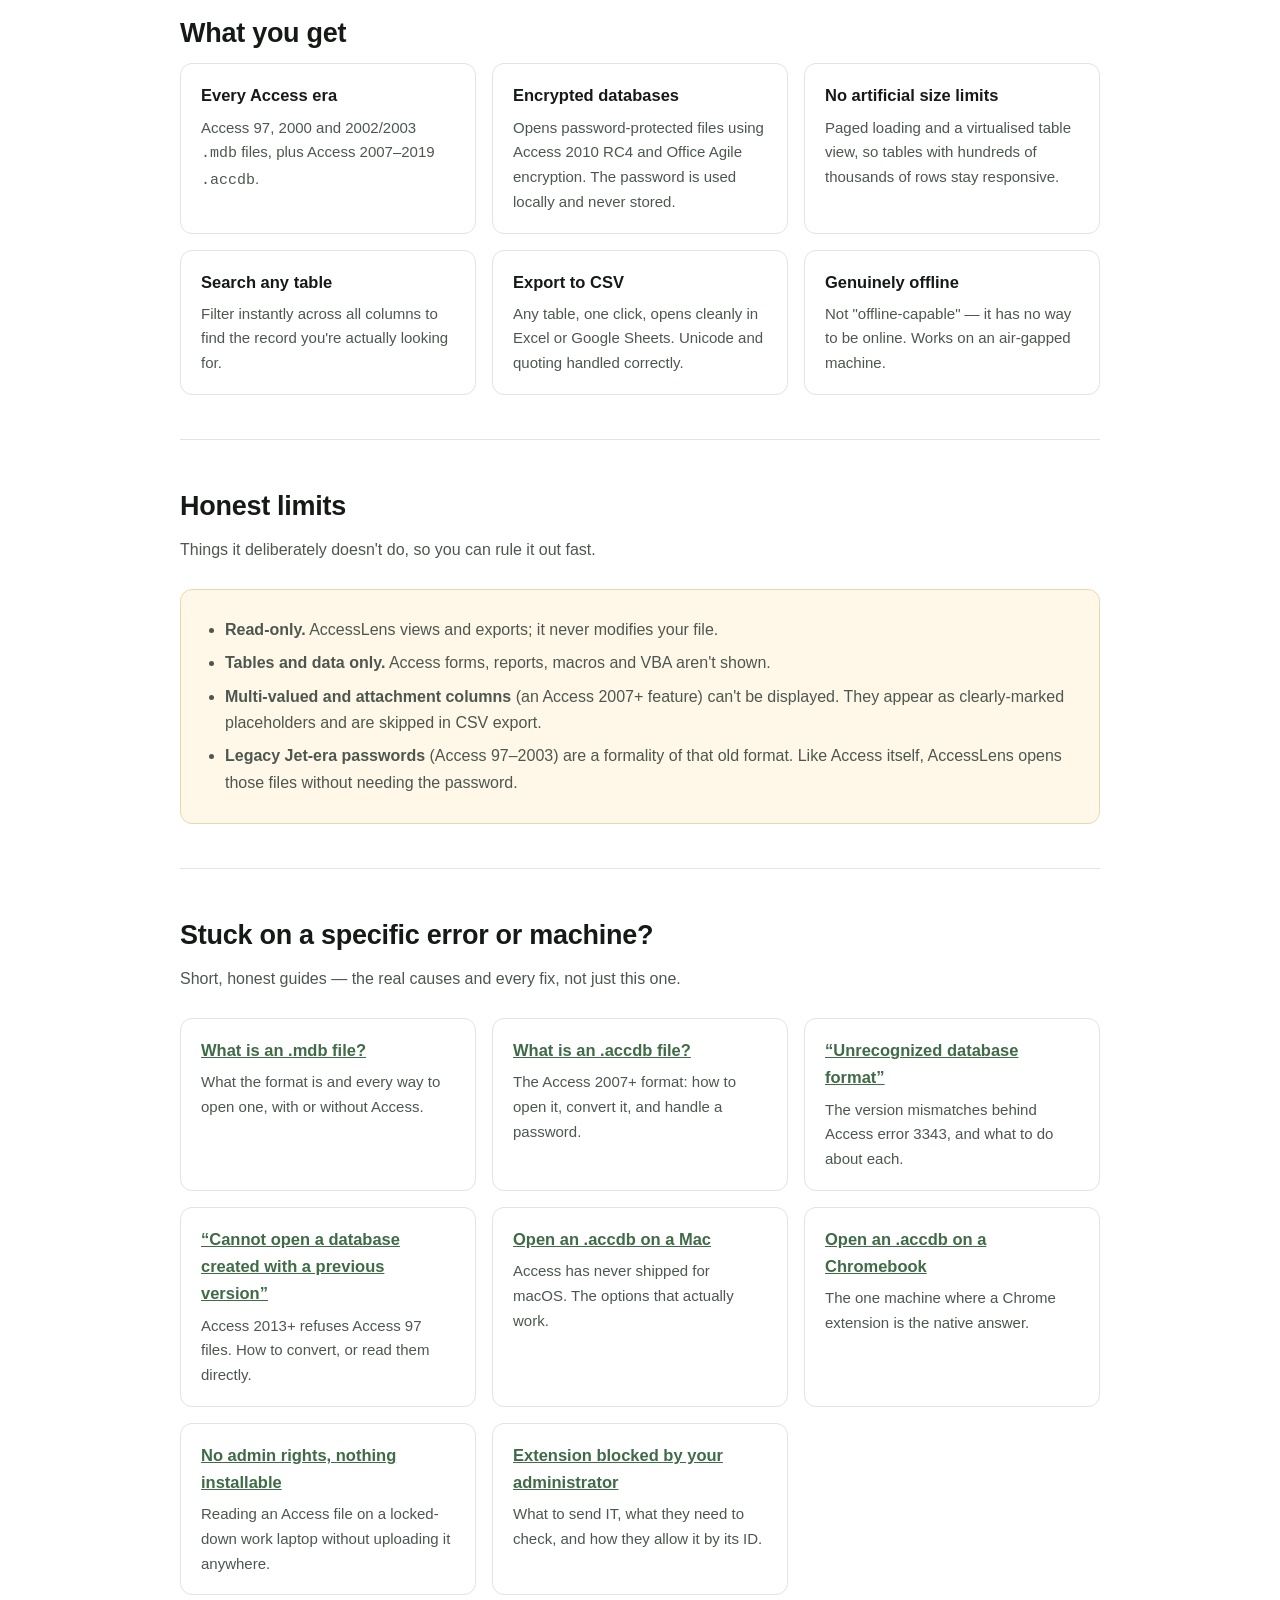
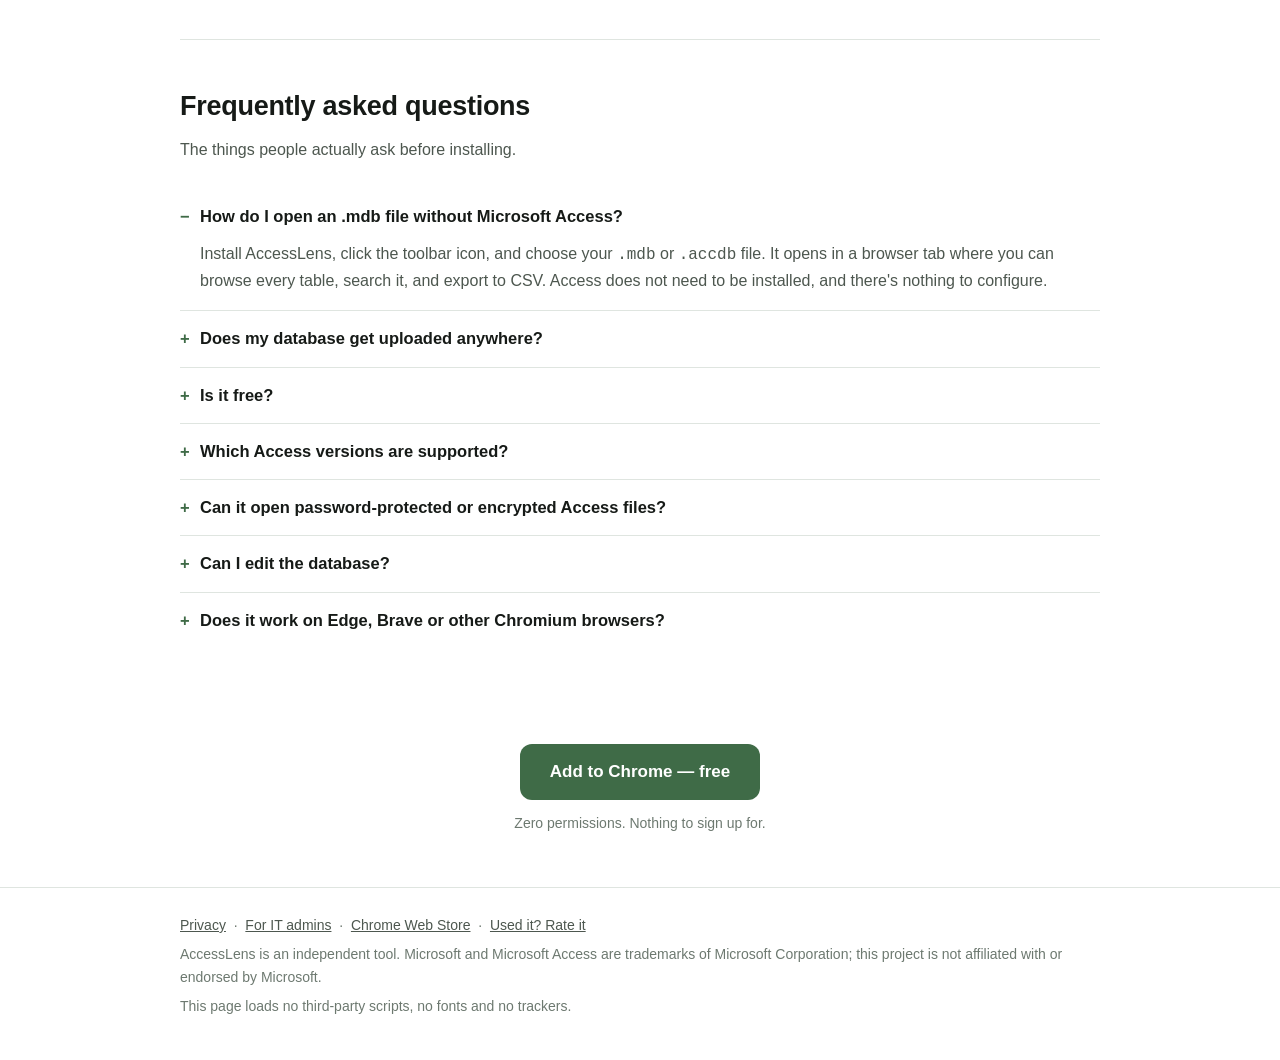
==== commit ef0f5a39: "accesslens: MDB and ACCDB file guides - New guides: how-to-open-mdb-file.html and how-to-open-accdb-" ====
--- a/accesslens/index.html
+++ b/accesslens/index.html
@@ -305,6 +305,14 @@
     <p class="sub">Short, honest guides — the real causes and every fix, not just this one.</p>
     <div class="grid">
       <div class="card">
+        <h3><a href="how-to-open-mdb-file.html">What is an .mdb file?</a></h3>
+        <p>What the format is and every way to open one, with or without Access.</p>
+      </div>
+      <div class="card">
+        <h3><a href="how-to-open-accdb-file.html">What is an .accdb file?</a></h3>
+        <p>The Access 2007+ format: how to open it, convert it, and handle a password.</p>
+      </div>
+      <div class="card">
         <h3><a href="unrecognized-database-format.html">“Unrecognized database format”</a></h3>
         <p>The version mismatches behind Access error 3343, and what to do about each.</p>
       </div>
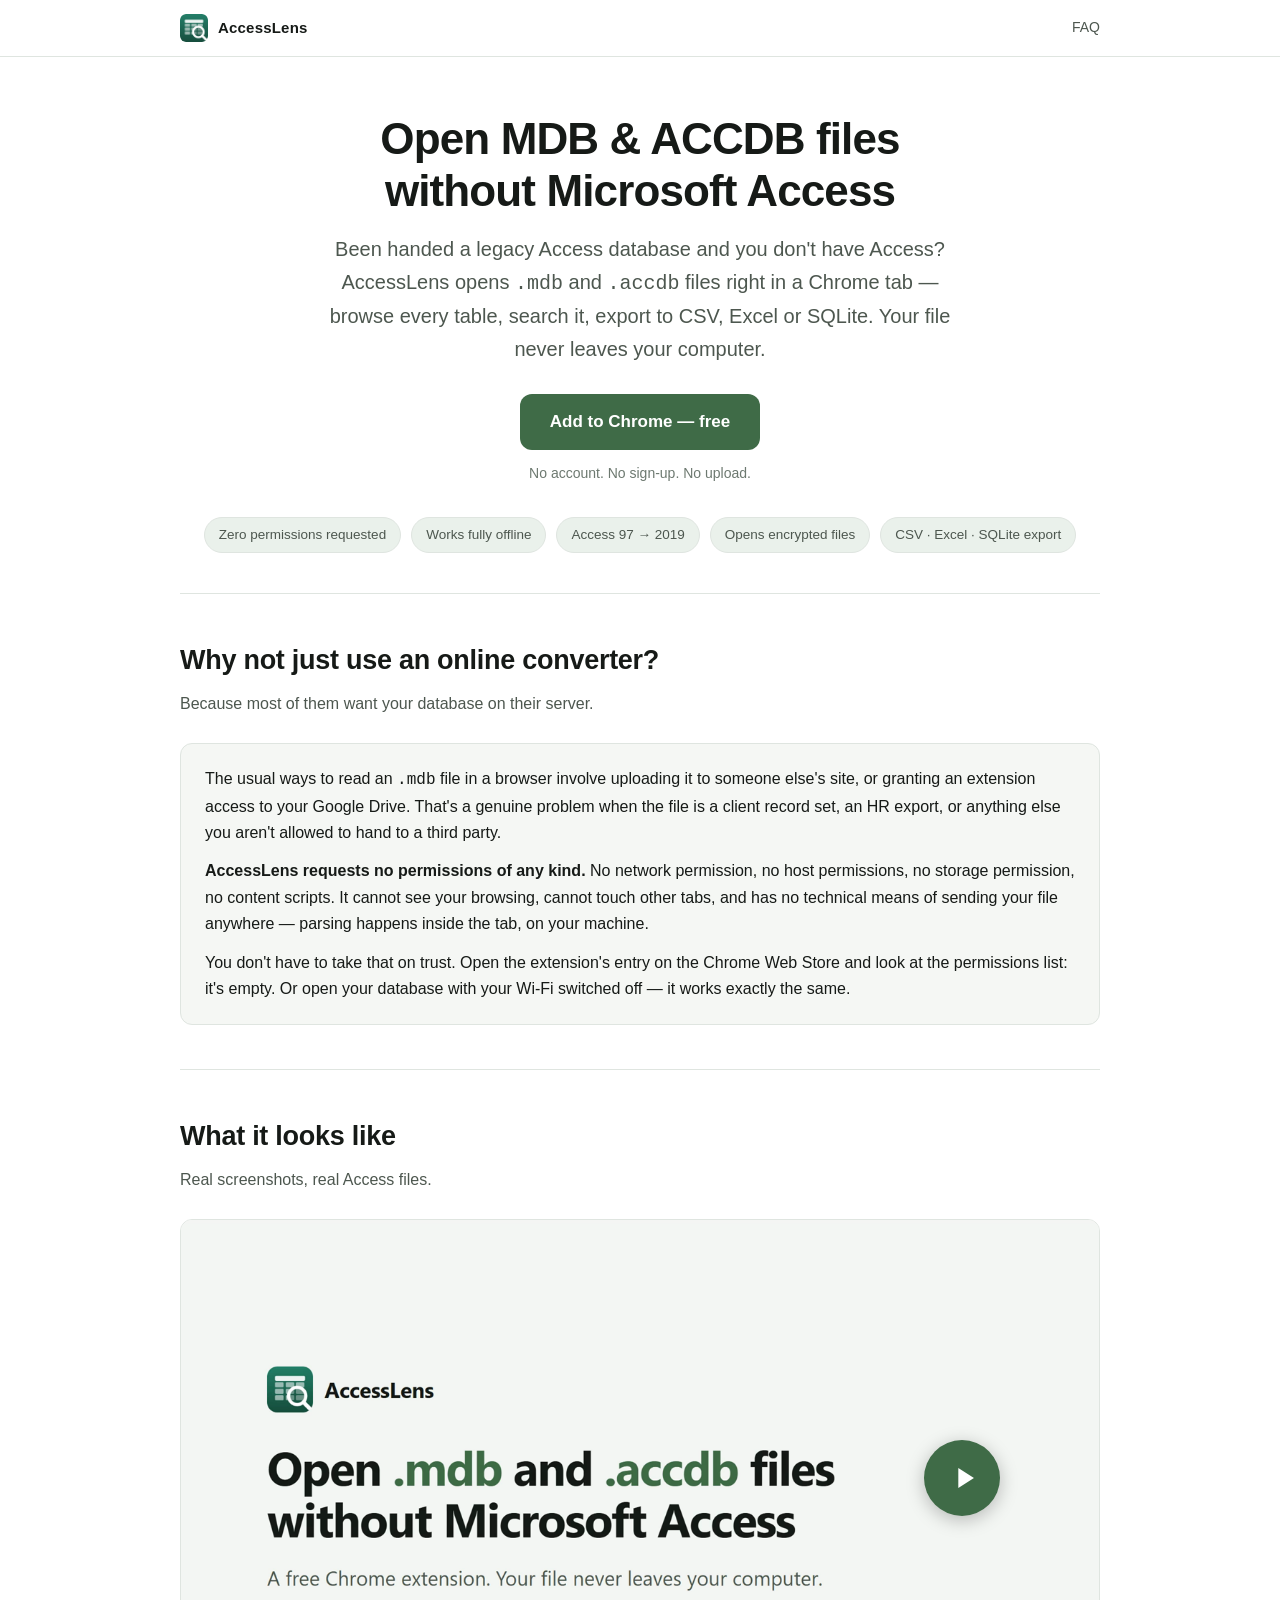
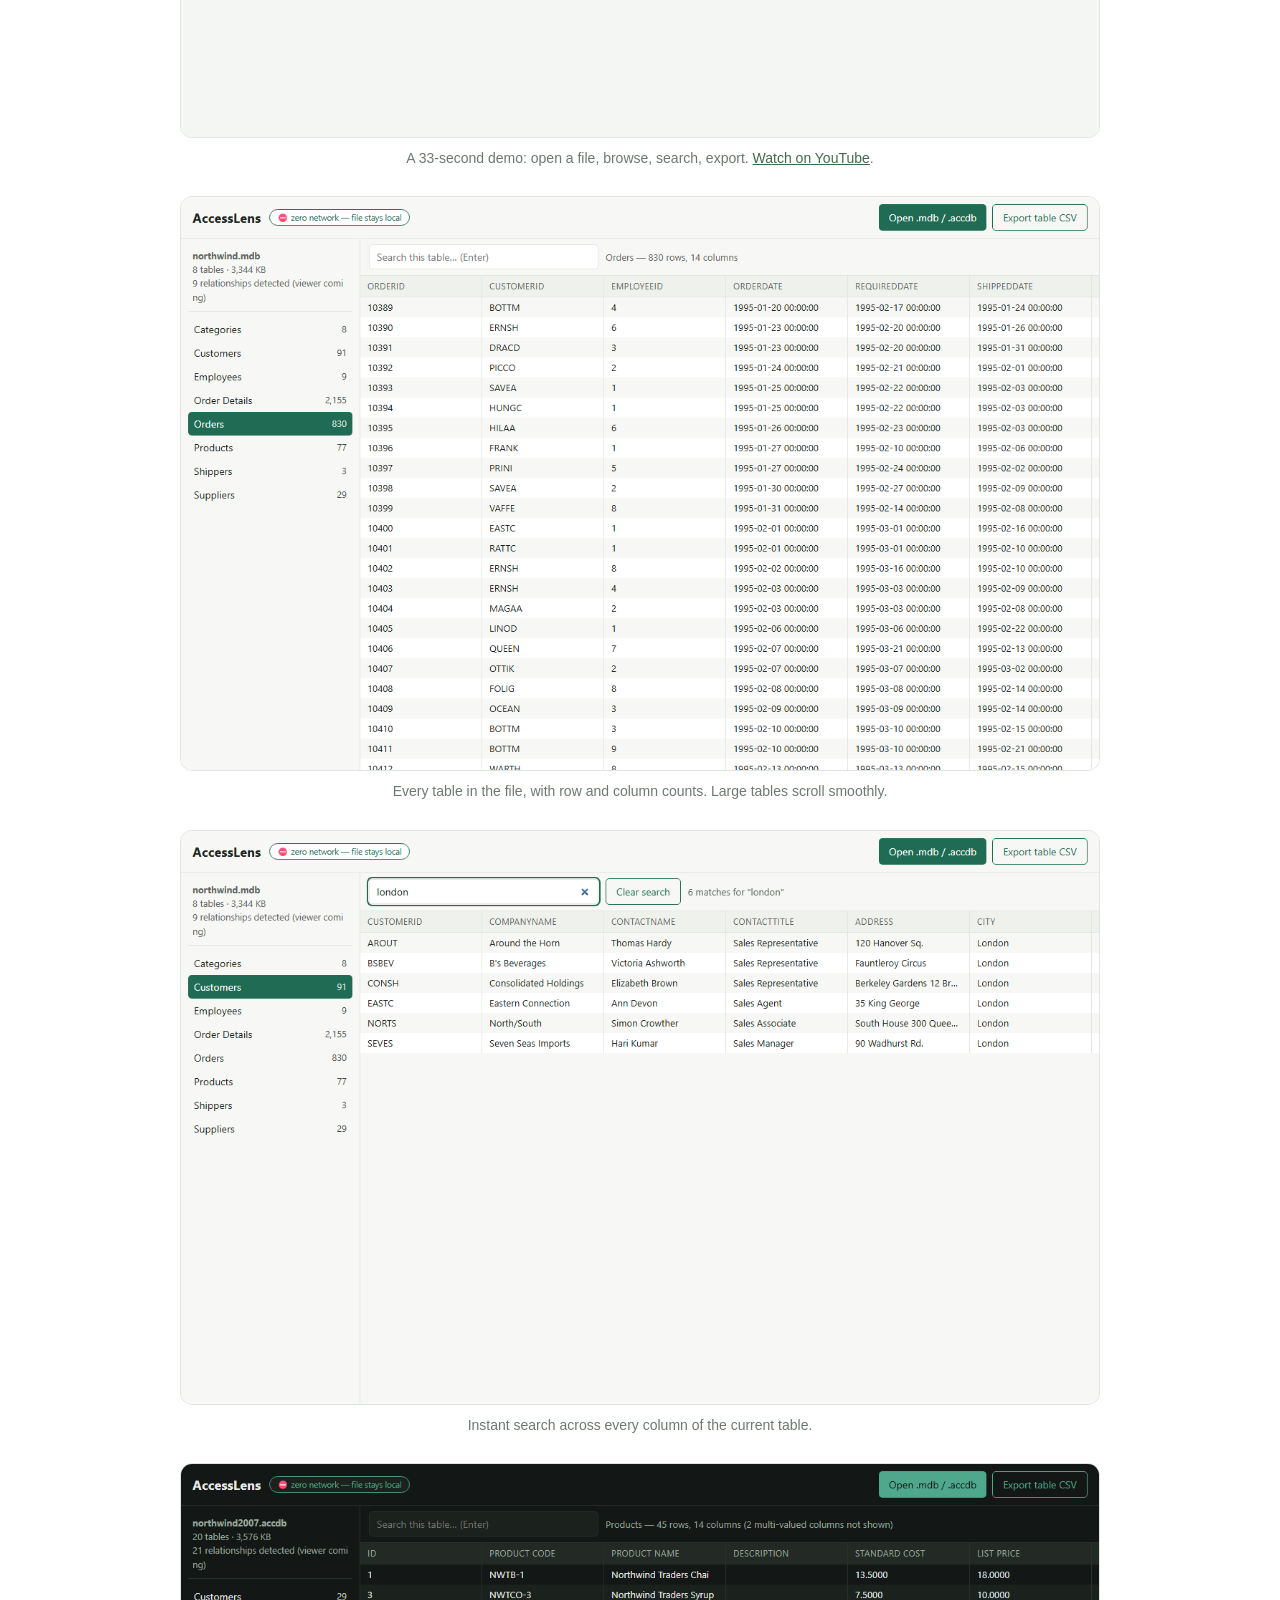
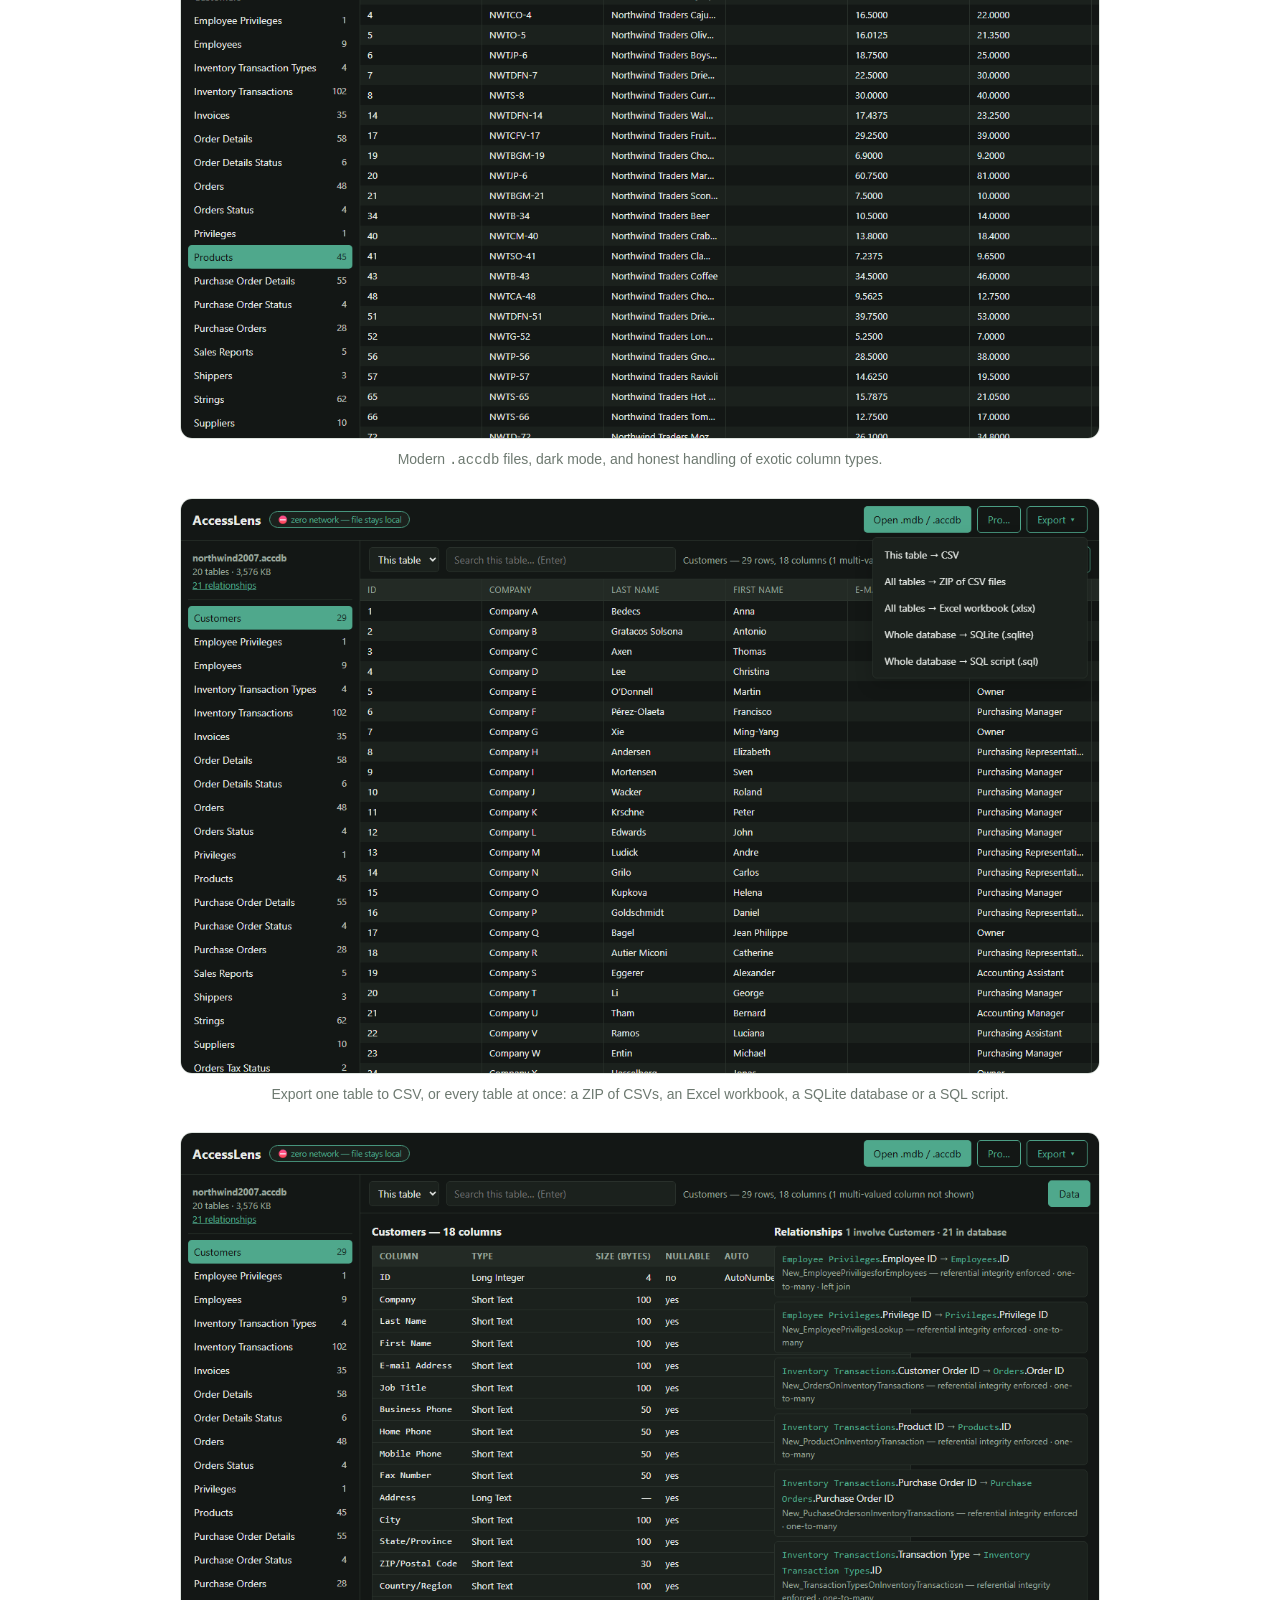
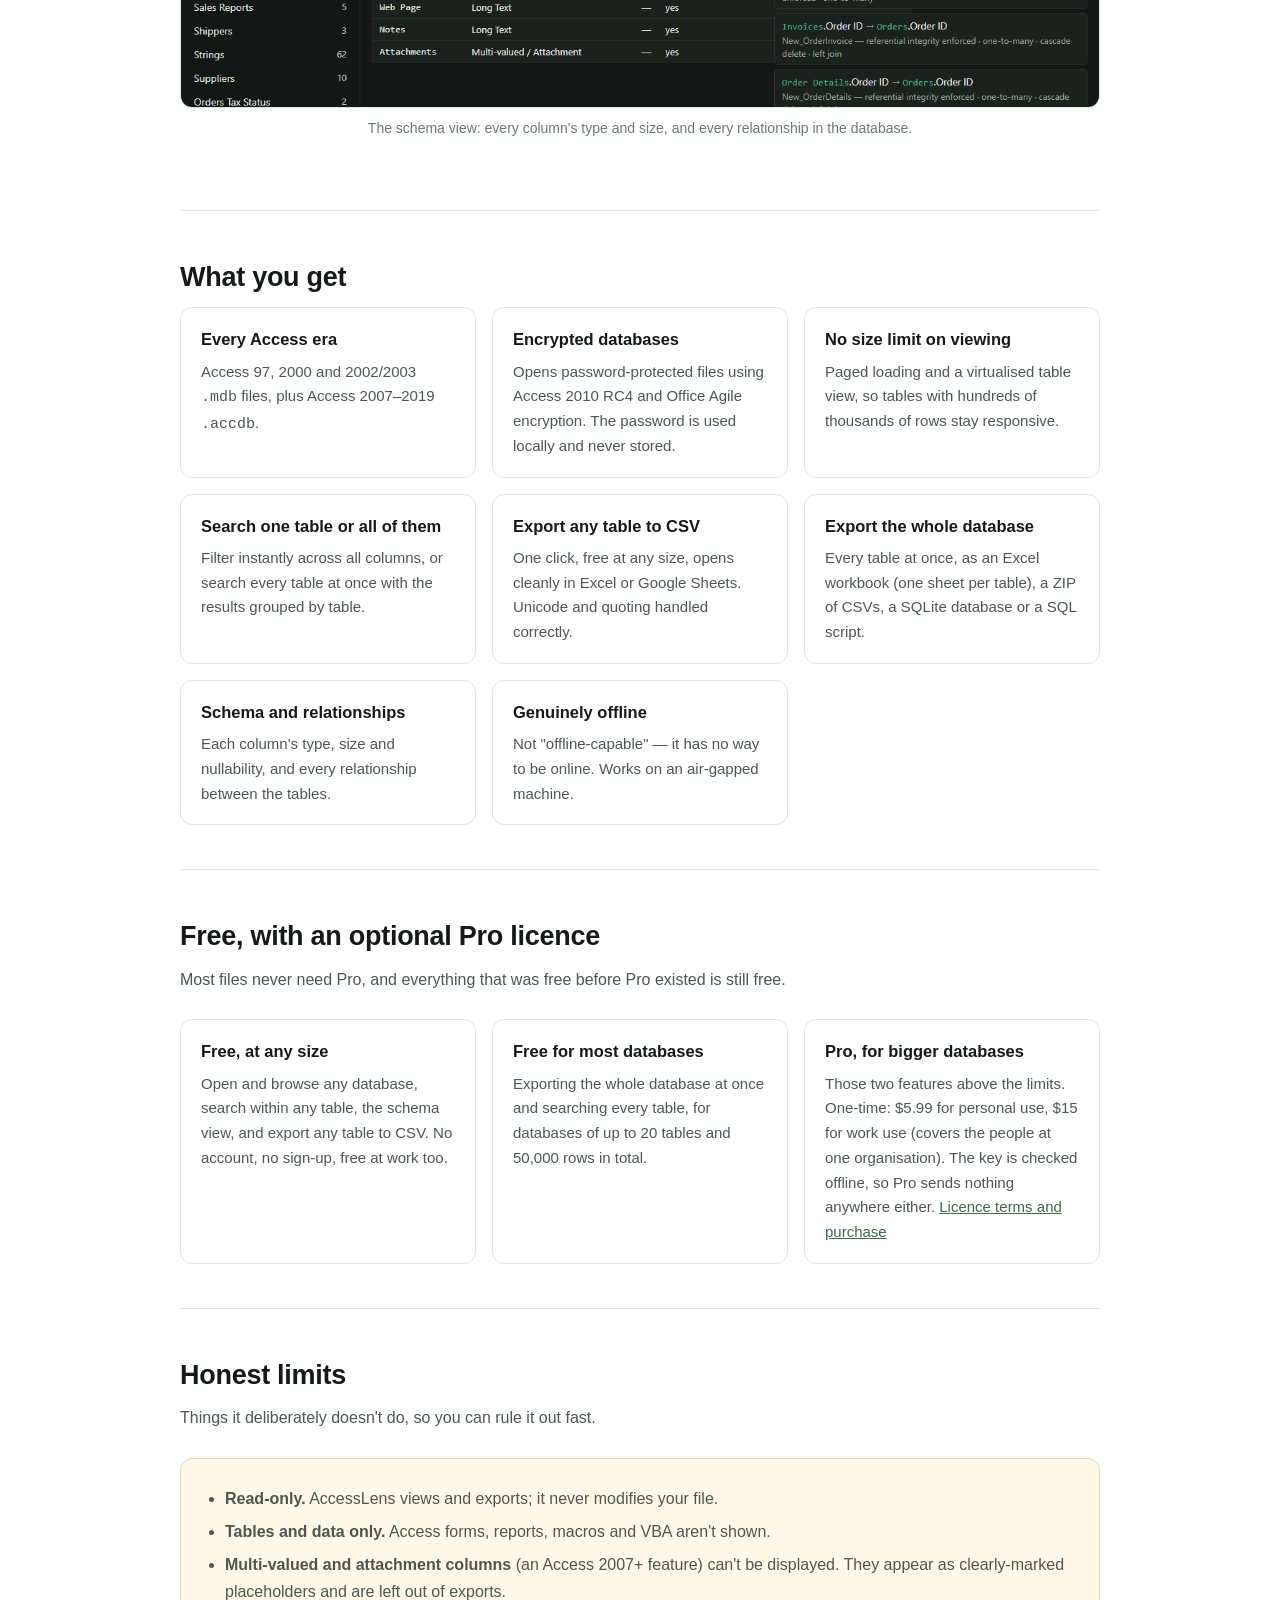
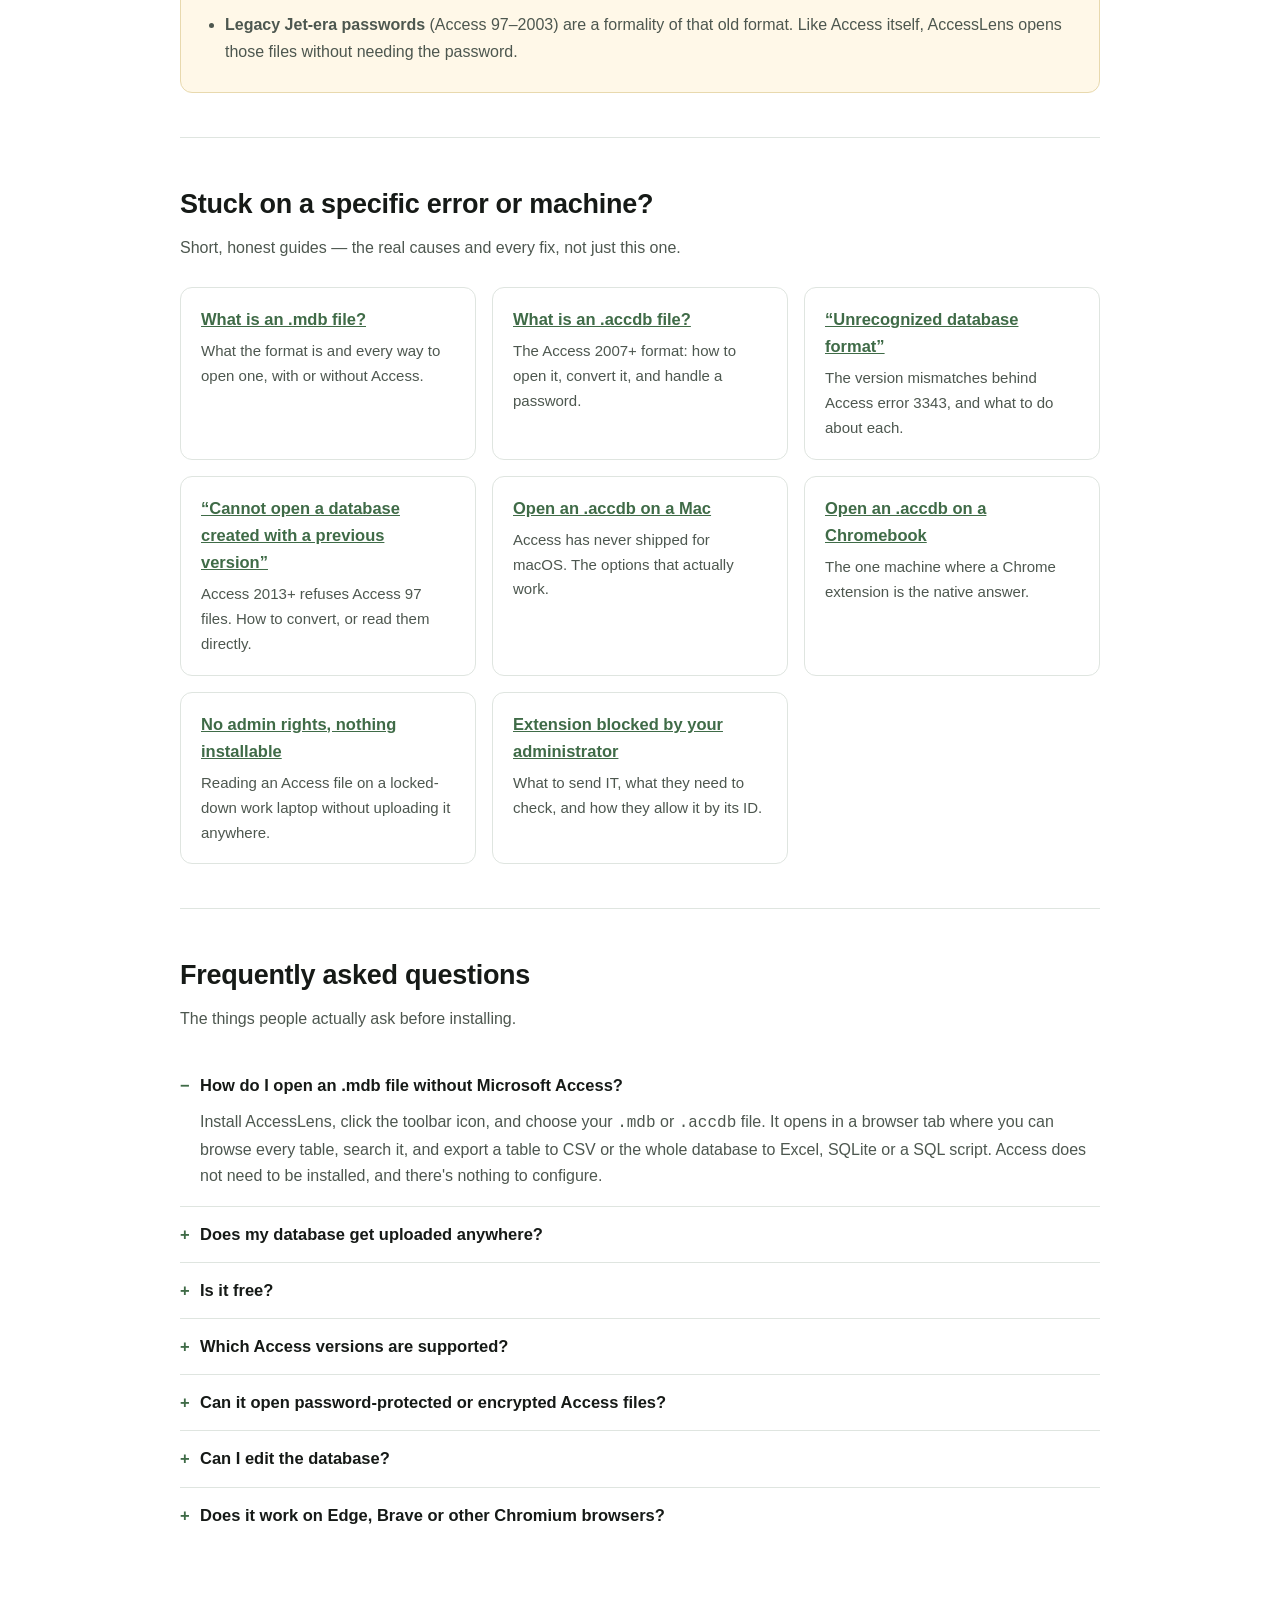
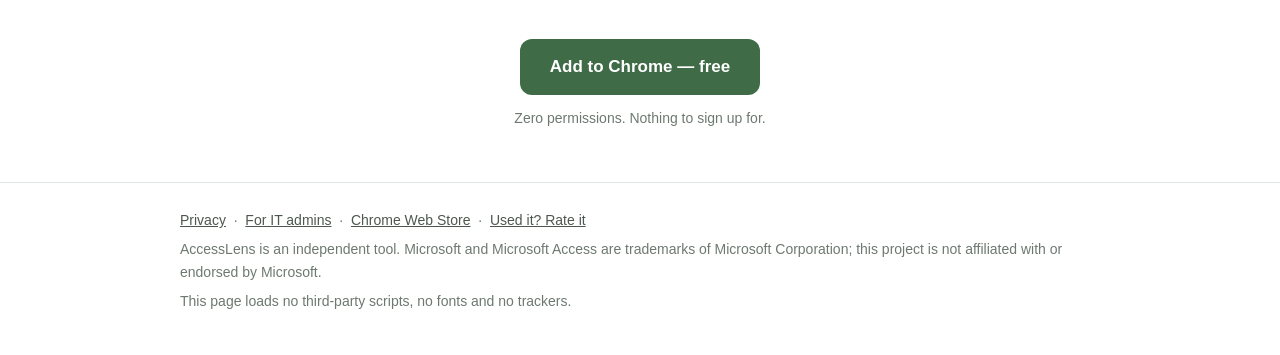
==== commit 4a1c0953: "accesslens: update the site for v1.1 v1.1 is live on the Chrome Web Store. The guides now describe w" ====
--- a/accesslens/index.html
+++ b/accesslens/index.html
@@ -40,17 +40,17 @@
     {
       "@type": "Question",
       "name": "How do I open an .mdb file without Microsoft Access?",
-      "acceptedAnswer": { "@type": "Answer", "text": "Install AccessLens in Chrome, click the toolbar icon, and pick your .mdb or .accdb file. It opens in a browser tab where you can browse every table, search, and export to CSV. Microsoft Access does not need to be installed." }
+      "acceptedAnswer": { "@type": "Answer", "text": "Install AccessLens in Chrome, click the toolbar icon, and pick your .mdb or .accdb file. It opens in a browser tab where you can browse every table, search, and export a table to CSV or the whole database to Excel, SQLite or a SQL script. Microsoft Access does not need to be installed." }
     },
     {
       "@type": "Question",
       "name": "Does my database get uploaded anywhere?",
-      "acceptedAnswer": { "@type": "Answer", "text": "No. AccessLens requests no permissions at all — no network permission, no host permissions, no storage. It has no technical means of sending your file anywhere. You can confirm this yourself: the permissions list on the Chrome Web Store listing is empty." }
+      "acceptedAnswer": { "@type": "Answer", "text": "No. AccessLens requests no permissions at all — no network permission, no host permissions, no storage permission. It has no technical means of sending your file anywhere. You can confirm this yourself: the permissions list on the Chrome Web Store listing is empty." }
     },
     {
       "@type": "Question",
       "name": "Is it free?",
-      "acceptedAnswer": { "@type": "Answer", "text": "Yes. Viewing, searching and CSV export are free, with no account and no sign-up." }
+      "acceptedAnswer": { "@type": "Answer", "text": "Yes, for almost every file. Opening and browsing a database, searching within a table, the schema view, and exporting any table to CSV are free at any size, with no account and no sign-up. Exporting the whole database at once (Excel, SQLite, SQL script or a ZIP of CSVs) and searching every table at once are free for databases of up to 20 tables and 50,000 rows in total. Above that they need AccessLens Pro, a one-time licence: $5.99 for personal use, $15 for work use." }
     },
     {
       "@type": "Question",
@@ -142,6 +142,16 @@
 figure.shot{margin:0 0 26px}
 figure.shot img{width:100%;height:auto;display:block;border:1px solid var(--line);border-radius:var(--radius)}
 figure.shot figcaption{margin-top:9px;font-size:14px;color:var(--fg-faint);text-align:center}
+/* video: a local thumbnail that links out, so the page still loads nothing third-party */
+a.video{position:relative;display:block;border-radius:var(--radius)}
+a.video::after{
+  /* sits in the thumbnail's empty right-hand side; fixed dark green = contrast on the light image in both themes */
+  --play:clamp(44px,8vw,76px);
+  content:"";position:absolute;left:85%;top:50%;width:var(--play);height:var(--play);transform:translate(-50%,-50%);
+  border-radius:50%;background:#3f6b47 url("data:image/svg+xml,%3Csvg xmlns='http://www.w3.org/2000/svg' viewBox='0 0 24 24'%3E%3Cpath fill='%23fff' d='M8 5v14l11-7z'/%3E%3C/svg%3E") 56% 50%/45% no-repeat;
+  box-shadow:0 4px 18px rgba(0,0,0,.25);
+}
+a.video:hover::after{filter:brightness(1.1)}
 
 /* grid */
 .grid{display:grid;grid-template-columns:repeat(auto-fit,minmax(250px,1fr));gap:16px}
@@ -195,7 +205,7 @@
     <p class="lede">
       Been handed a legacy Access database and you don't have Access? AccessLens opens
       <code>.mdb</code> and <code>.accdb</code> files right in a Chrome tab — browse every table,
-      search it, export to CSV. Your file never leaves your computer.
+      search it, export to CSV, Excel or SQLite. Your file never leaves your computer.
     </p>
     <a class="cta" href="https://chromewebstore.google.com/detail/ceilhkpcnofeomaibeldikllpgjolaml?utm_source=accesslens_site&amp;utm_medium=referral&amp;utm_campaign=landing&amp;utm_content=hero">Add to Chrome — free</a>
     <span class="cta-sub">No account. No sign-up. No upload.</span>
@@ -205,7 +215,7 @@
       <li>Works fully offline</li>
       <li>Access 97 → 2019</li>
       <li>Opens encrypted files</li>
-      <li>CSV export</li>
+      <li>CSV · Excel · SQLite export</li>
     </ul>
   </div>
 
@@ -225,7 +235,7 @@
       </p>
       <p>
         <strong>AccessLens requests no permissions of any kind.</strong> No network permission, no
-        host permissions, no storage, no content scripts. It cannot see your browsing, cannot touch
+        host permissions, no storage permission, no content scripts. It cannot see your browsing, cannot touch
         other tabs, and has no technical means of sending your file anywhere — parsing happens
         inside the tab, on your machine.
       </p>
@@ -242,6 +252,11 @@
     <p class="sub">Real screenshots, real Access files.</p>
 
     <figure class="shot">
+      <a class="video" href="https://youtu.be/ocJ4PTn_23w"><img src="assets/demo_video.png" alt="Play the 33-second AccessLens demo video on YouTube" width="1280" height="720" loading="lazy"></a>
+      <figcaption>A 33-second demo: open a file, browse, search, export. <a href="https://youtu.be/ocJ4PTn_23w">Watch on YouTube</a>.</figcaption>
+    </figure>
+
+    <figure class="shot">
       <img src="assets/screen1_browse.png" alt="Browsing a table of 830 rows from a Northwind .mdb database in AccessLens" width="1280" height="800" loading="lazy">
       <figcaption>Every table in the file, with row and column counts. Large tables scroll smoothly.</figcaption>
     </figure>
@@ -254,6 +269,16 @@
     <figure class="shot">
       <img src="assets/screen3_dark_complex.png" alt="A modern .accdb database shown in dark mode" width="1280" height="800" loading="lazy">
       <figcaption>Modern <code>.accdb</code> files, dark mode, and honest handling of exotic column types.</figcaption>
+    </figure>
+
+    <figure class="shot">
+      <img src="assets/screen4_export.png" alt="The Export menu: this table to CSV, all tables to a ZIP of CSVs or an Excel workbook, the whole database to SQLite or a SQL script" width="1280" height="800" loading="lazy">
+      <figcaption>Export one table to CSV, or every table at once: a ZIP of CSVs, an Excel workbook, a SQLite database or a SQL script.</figcaption>
+    </figure>
+
+    <figure class="shot">
+      <img src="assets/screen5_schema.png" alt="The schema view listing each column's type, size and nullability, next to the database's relationships" width="1280" height="800" loading="lazy">
+      <figcaption>The schema view: every column's type and size, and every relationship in the database.</figcaption>
     </figure>
   </section>
 
@@ -269,20 +294,47 @@
         <p>Opens password-protected files using Access 2010 RC4 and Office Agile encryption. The password is used locally and never stored.</p>
       </div>
       <div class="card">
-        <h3>No artificial size limits</h3>
+        <h3>No size limit on viewing</h3>
         <p>Paged loading and a virtualised table view, so tables with hundreds of thousands of rows stay responsive.</p>
       </div>
       <div class="card">
-        <h3>Search any table</h3>
-        <p>Filter instantly across all columns to find the record you're actually looking for.</p>
-      </div>
-      <div class="card">
-        <h3>Export to CSV</h3>
-        <p>Any table, one click, opens cleanly in Excel or Google Sheets. Unicode and quoting handled correctly.</p>
+        <h3>Search one table or all of them</h3>
+        <p>Filter instantly across all columns, or search every table at once with the results grouped by table.</p>
+      </div>
+      <div class="card">
+        <h3>Export any table to CSV</h3>
+        <p>One click, free at any size, opens cleanly in Excel or Google Sheets. Unicode and quoting handled correctly.</p>
+      </div>
+      <div class="card">
+        <h3>Export the whole database</h3>
+        <p>Every table at once, as an Excel workbook (one sheet per table), a ZIP of CSVs, a SQLite database or a SQL script.</p>
+      </div>
+      <div class="card">
+        <h3>Schema and relationships</h3>
+        <p>Each column's type, size and nullability, and every relationship between the tables.</p>
       </div>
       <div class="card">
         <h3>Genuinely offline</h3>
         <p>Not "offline-capable" — it has no way to be online. Works on an air-gapped machine.</p>
+      </div>
+    </div>
+  </section>
+
+  <section id="pricing">
+    <h2>Free, with an optional Pro licence</h2>
+    <p class="sub">Most files never need Pro, and everything that was free before Pro existed is still free.</p>
+    <div class="grid">
+      <div class="card">
+        <h3>Free, at any size</h3>
+        <p>Open and browse any database, search within any table, the schema view, and export any table to CSV. No account, no sign-up, free at work too.</p>
+      </div>
+      <div class="card">
+        <h3>Free for most databases</h3>
+        <p>Exporting the whole database at once and searching every table, for databases of up to 20 tables and 50,000 rows in total.</p>
+      </div>
+      <div class="card">
+        <h3>Pro, for bigger databases</h3>
+        <p>Those two features above the limits. One-time: $5.99 for personal use, $15 for work use (covers the people at one organisation). The key is checked offline, so Pro sends nothing anywhere either. <a href="https://payhip.com/b/U60Cu">Licence terms and purchase</a></p>
       </div>
     </div>
   </section>
@@ -294,7 +346,7 @@
       <ul>
         <li><strong>Read-only.</strong> AccessLens views and exports; it never modifies your file.</li>
         <li><strong>Tables and data only.</strong> Access forms, reports, macros and VBA aren't shown.</li>
-        <li><strong>Multi-valued and attachment columns</strong> (an Access 2007+ feature) can't be displayed. They appear as clearly-marked placeholders and are skipped in CSV export.</li>
+        <li><strong>Multi-valued and attachment columns</strong> (an Access 2007+ feature) can't be displayed. They appear as clearly-marked placeholders and are left out of exports.</li>
         <li><strong>Legacy Jet-era passwords</strong> (Access 97–2003) are a formality of that old format. Like Access itself, AccessLens opens those files without needing the password.</li>
       </ul>
     </div>
@@ -345,7 +397,7 @@
 
     <details open>
       <summary>How do I open an .mdb file without Microsoft Access?</summary>
-      <p>Install AccessLens, click the toolbar icon, and choose your <code>.mdb</code> or <code>.accdb</code> file. It opens in a browser tab where you can browse every table, search it, and export to CSV. Access does not need to be installed, and there's nothing to configure.</p>
+      <p>Install AccessLens, click the toolbar icon, and choose your <code>.mdb</code> or <code>.accdb</code> file. It opens in a browser tab where you can browse every table, search it, and export a table to CSV or the whole database to Excel, SQLite or a SQL script. Access does not need to be installed, and there's nothing to configure.</p>
     </details>
 
     <details>
@@ -355,7 +407,7 @@
 
     <details>
       <summary>Is it free?</summary>
-      <p>Yes. Viewing, searching and CSV export are free, with no account and no sign-up.</p>
+      <p>Yes, for almost every file. Opening and browsing a database, searching within a table, the schema view, and exporting any table to CSV are free at any size, with no account and no sign-up. Exporting the whole database at once and searching every table at once are free for databases of up to 20 tables and 50,000 rows in total. Above that they need <a href="#pricing">AccessLens Pro</a>, a one-time licence: $5.99 for personal use, $15 for work use.</p>
     </details>
 
     <details>
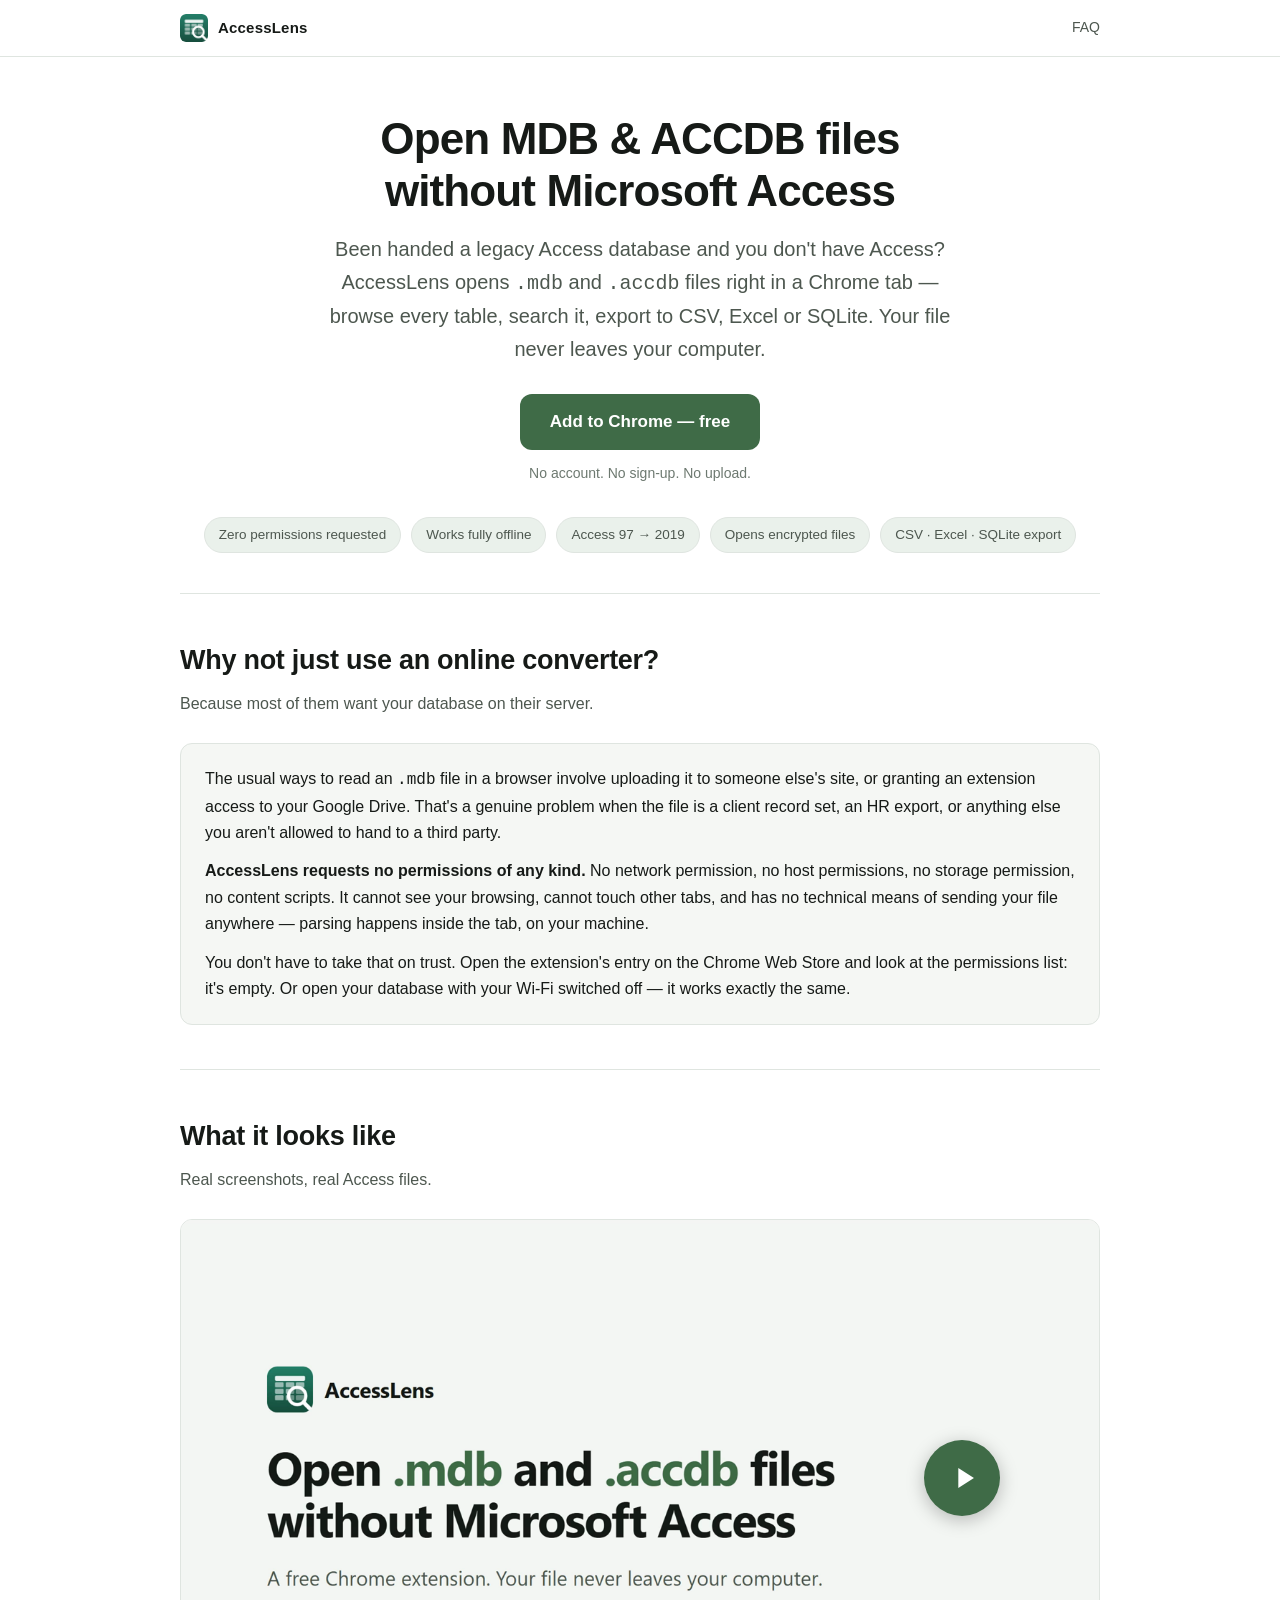
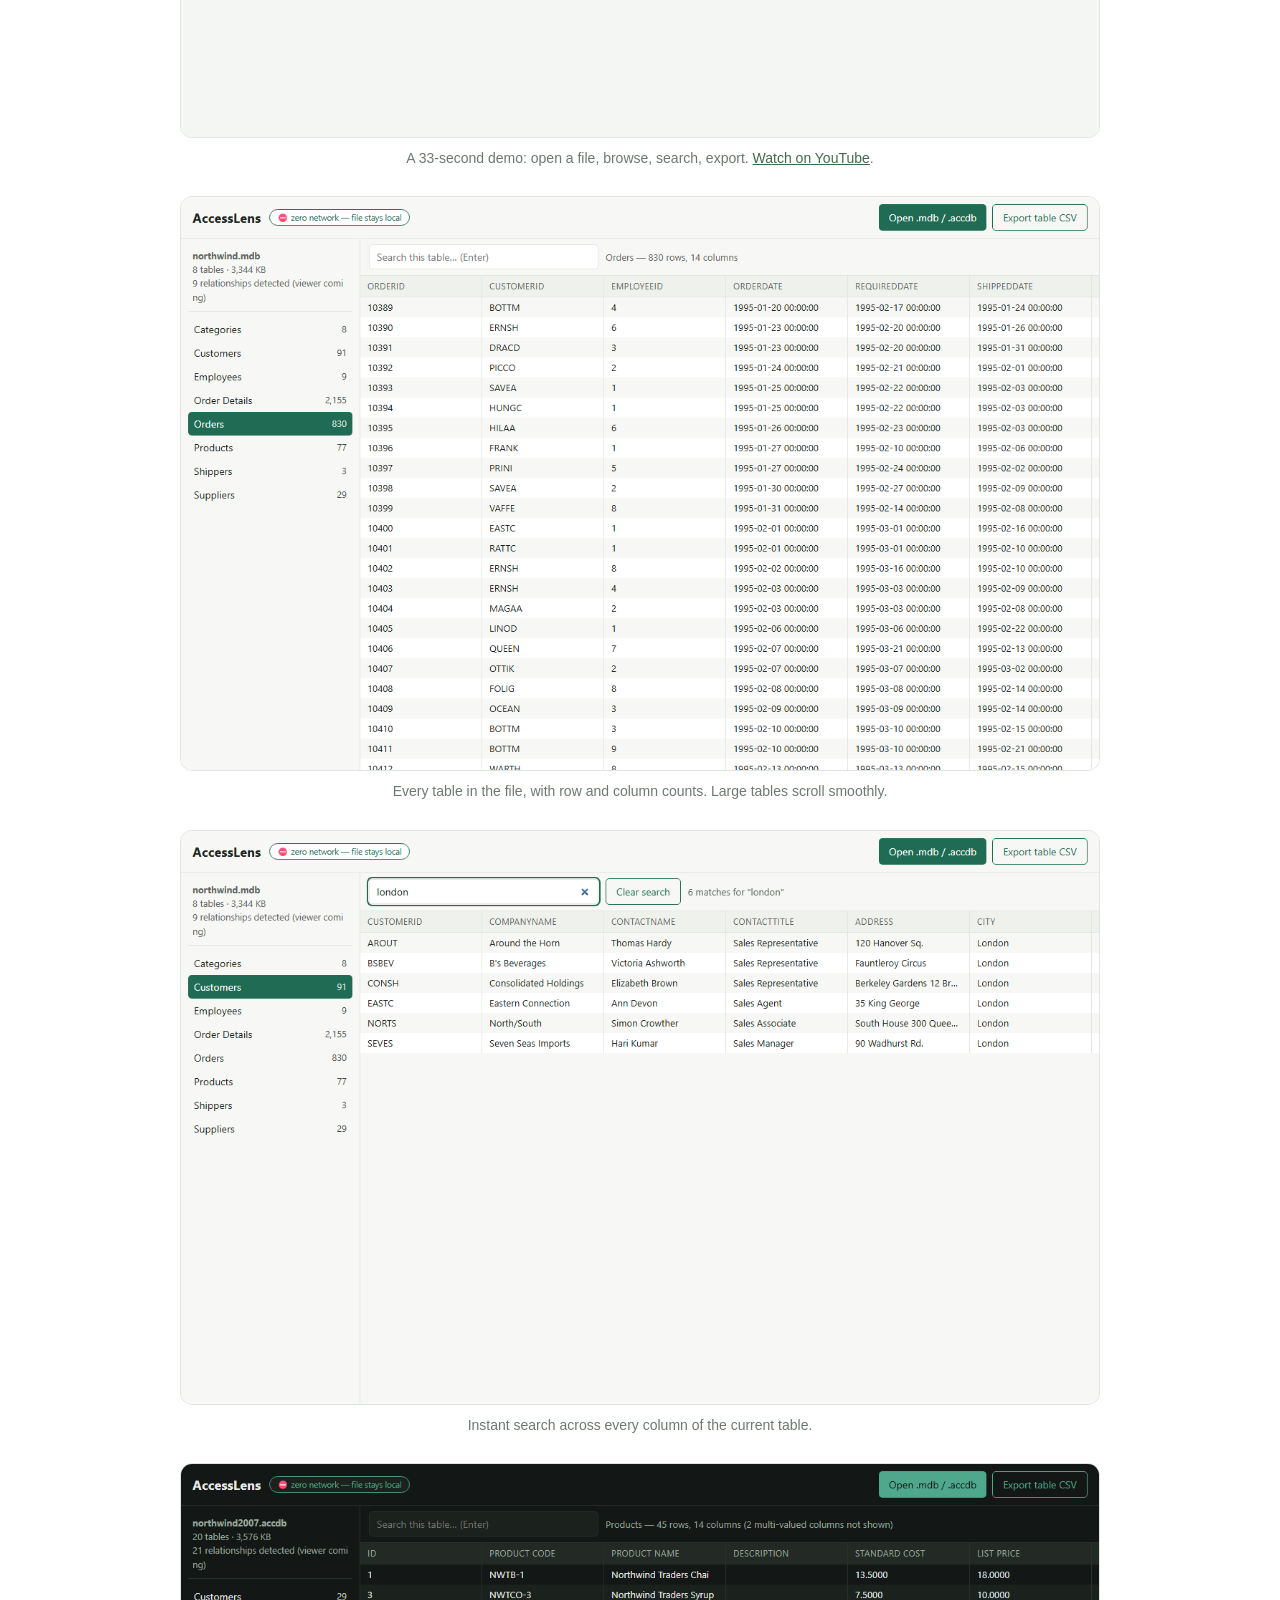
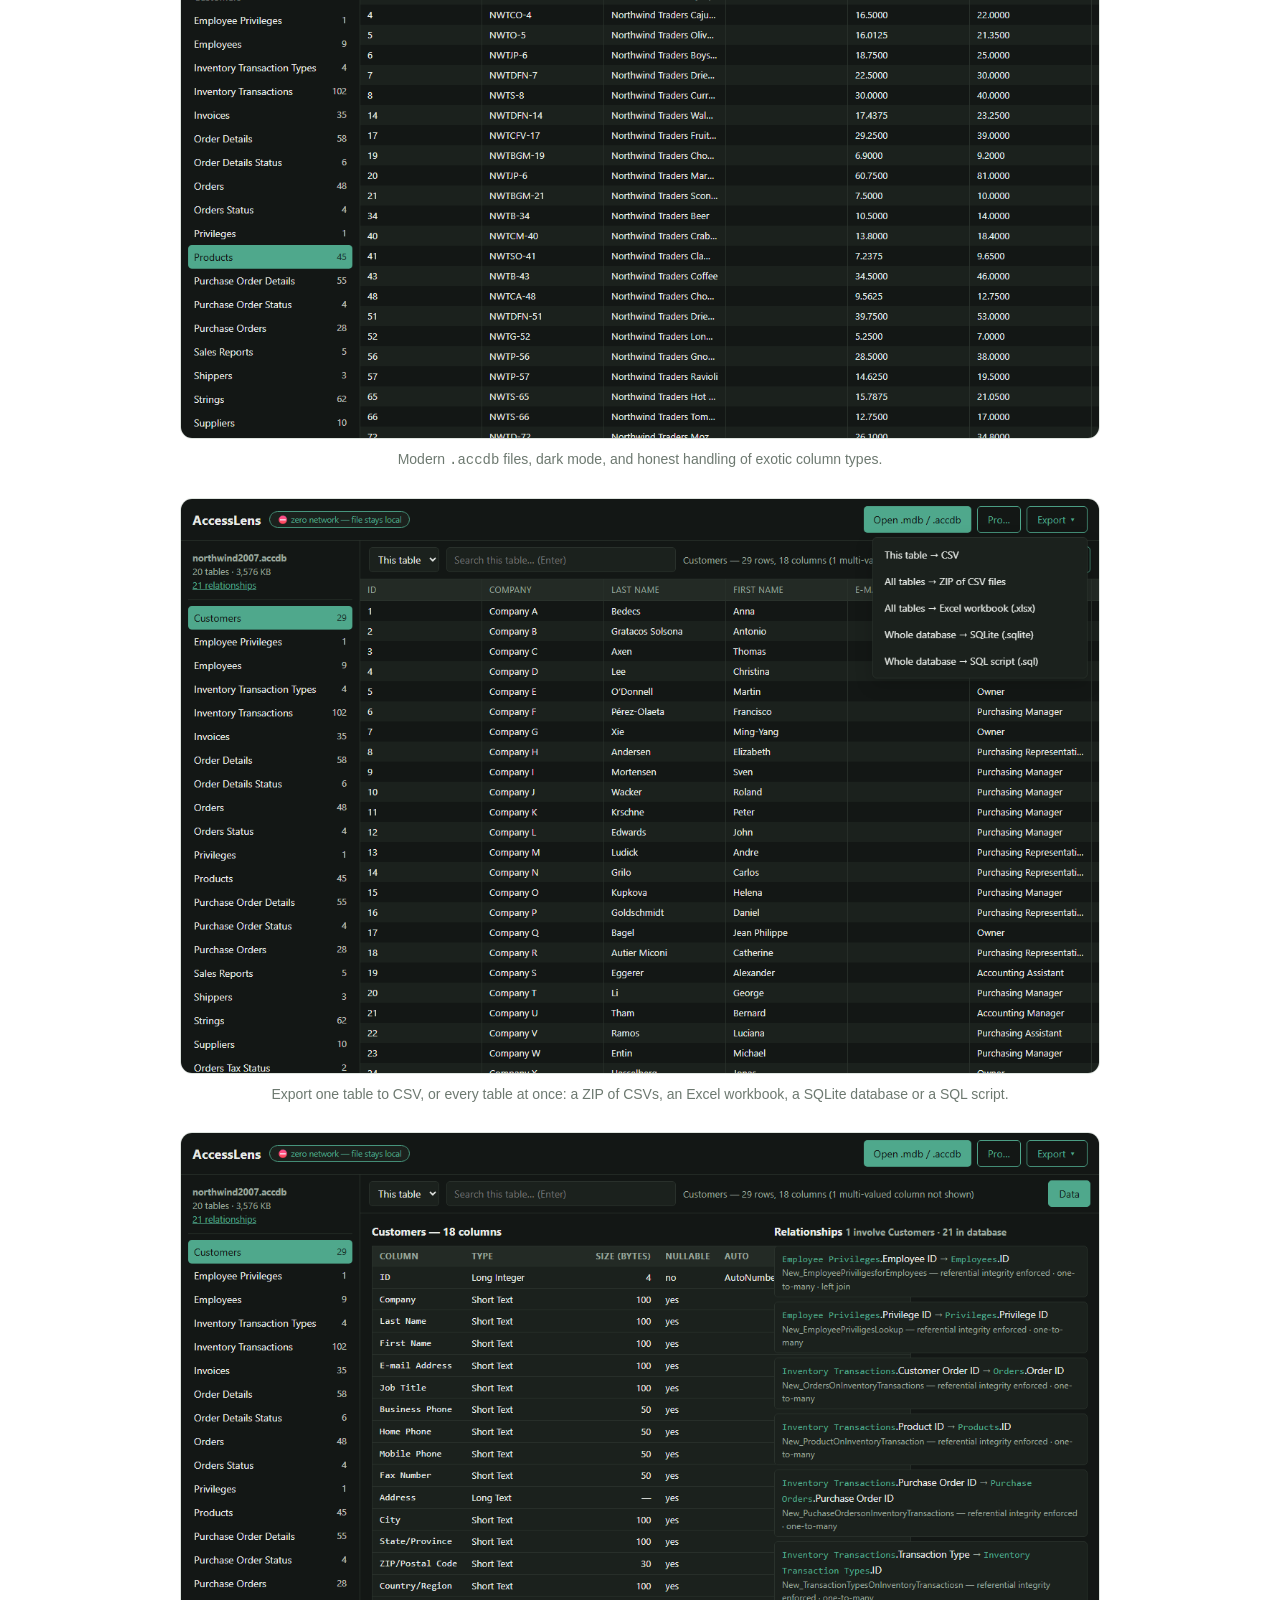
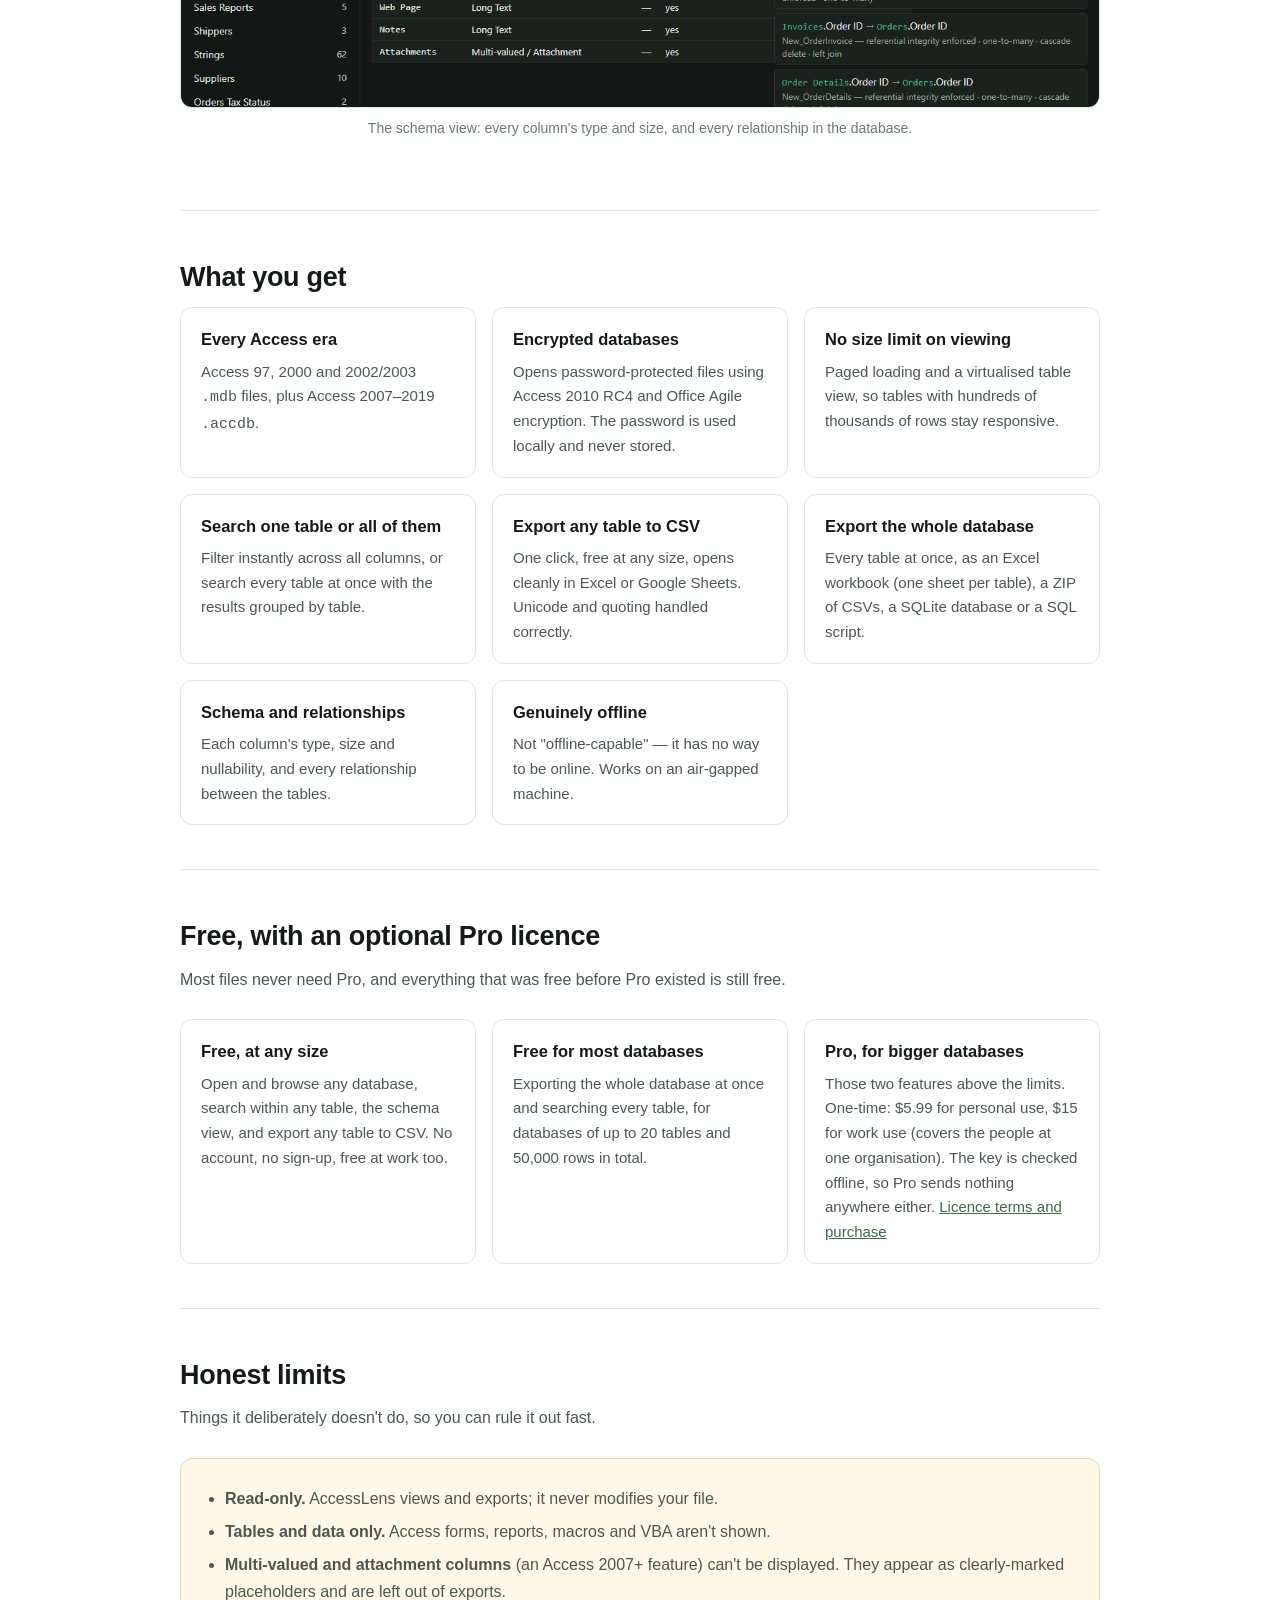
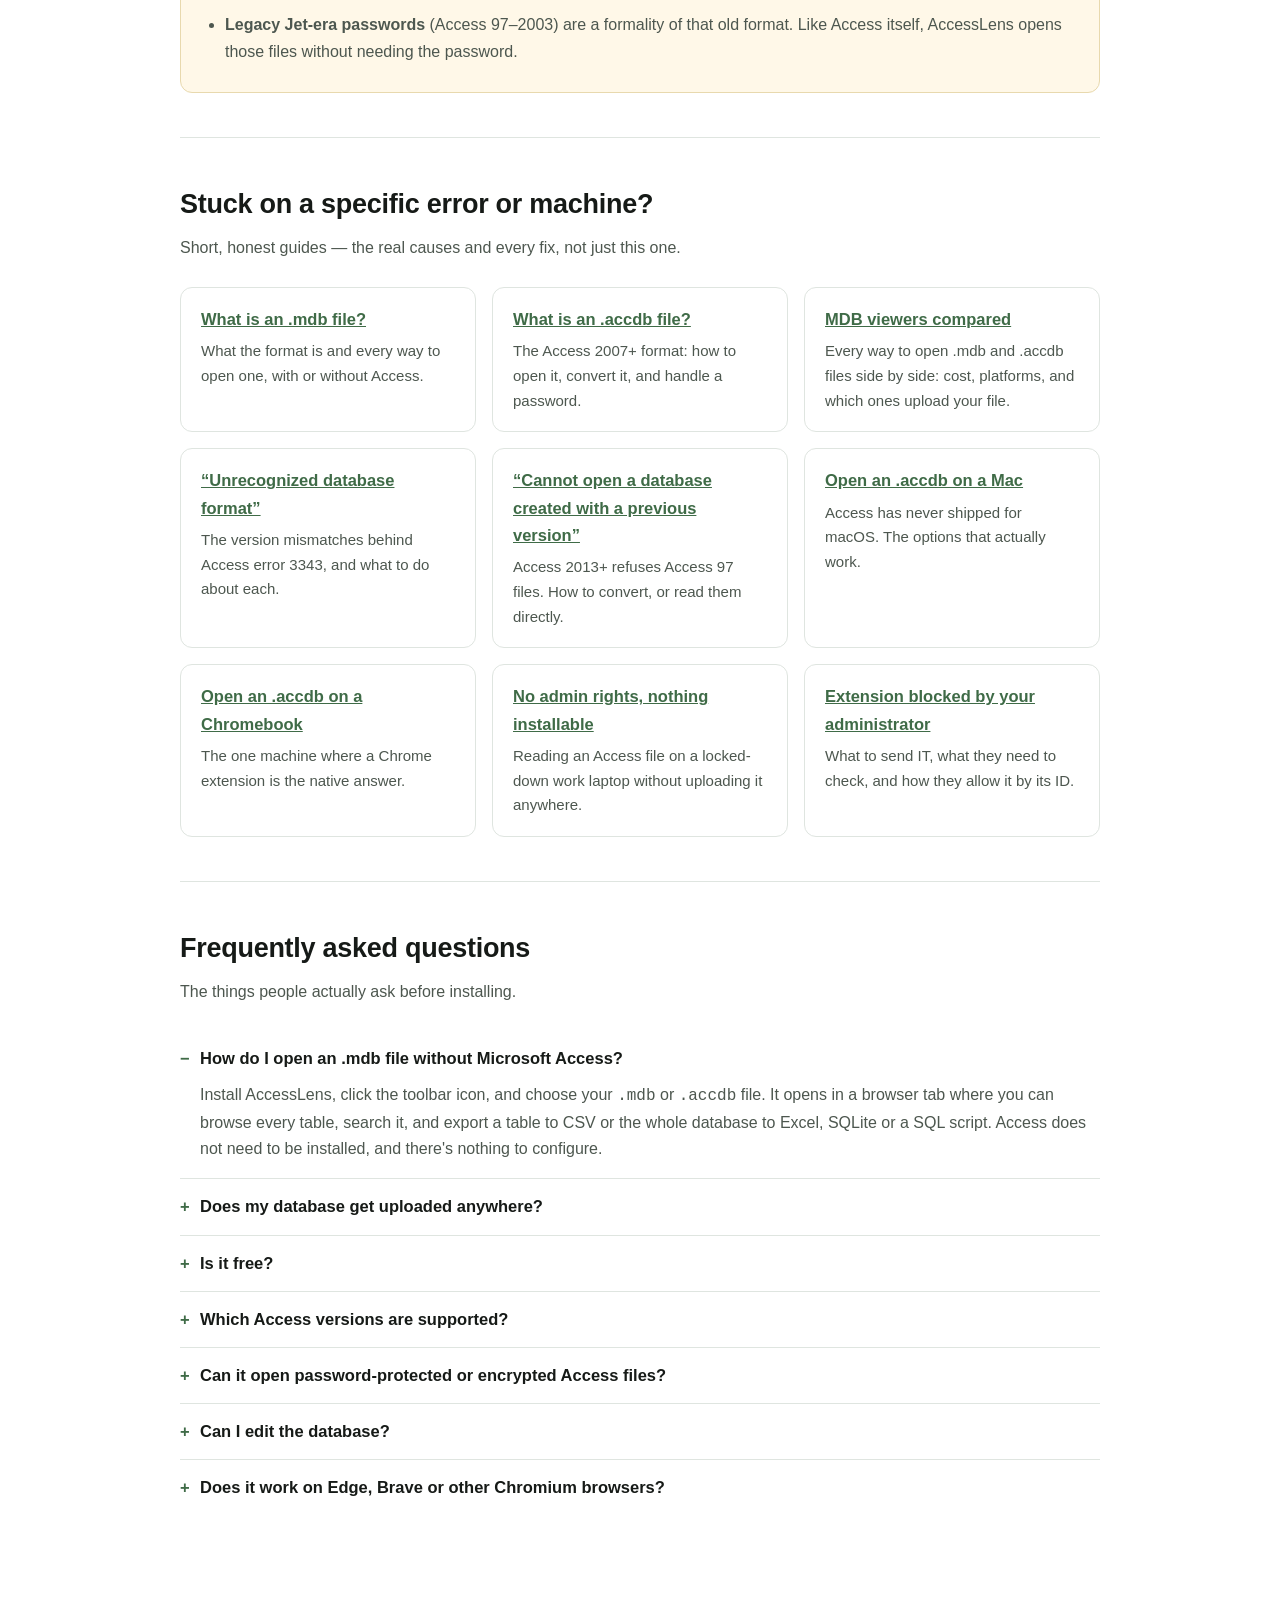
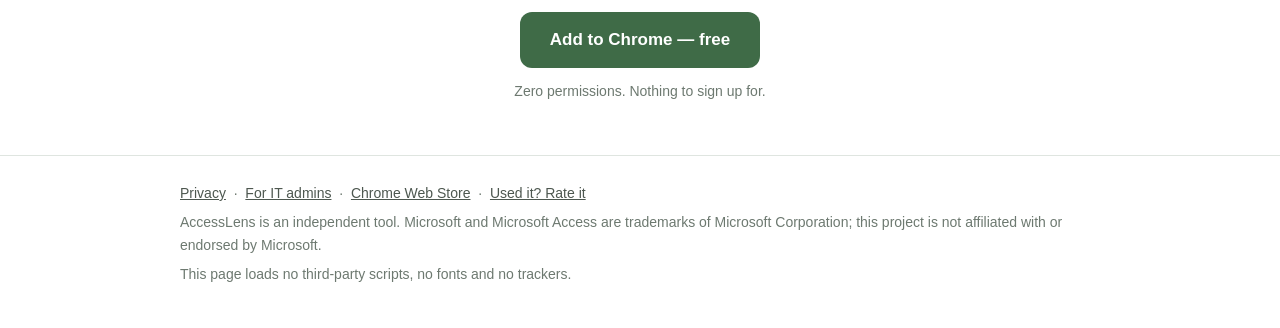
==== commit cc16c553: "accesslens: add the MDB viewer comparison page New guide mdb-viewer.html compares the ways to open ." ====
--- a/accesslens/index.html
+++ b/accesslens/index.html
@@ -365,6 +365,10 @@
         <p>The Access 2007+ format: how to open it, convert it, and handle a password.</p>
       </div>
       <div class="card">
+        <h3><a href="mdb-viewer.html">MDB viewers compared</a></h3>
+        <p>Every way to open .mdb and .accdb files side by side: cost, platforms, and which ones upload your file.</p>
+      </div>
+      <div class="card">
         <h3><a href="unrecognized-database-format.html">“Unrecognized database format”</a></h3>
         <p>The version mismatches behind Access error 3343, and what to do about each.</p>
       </div>
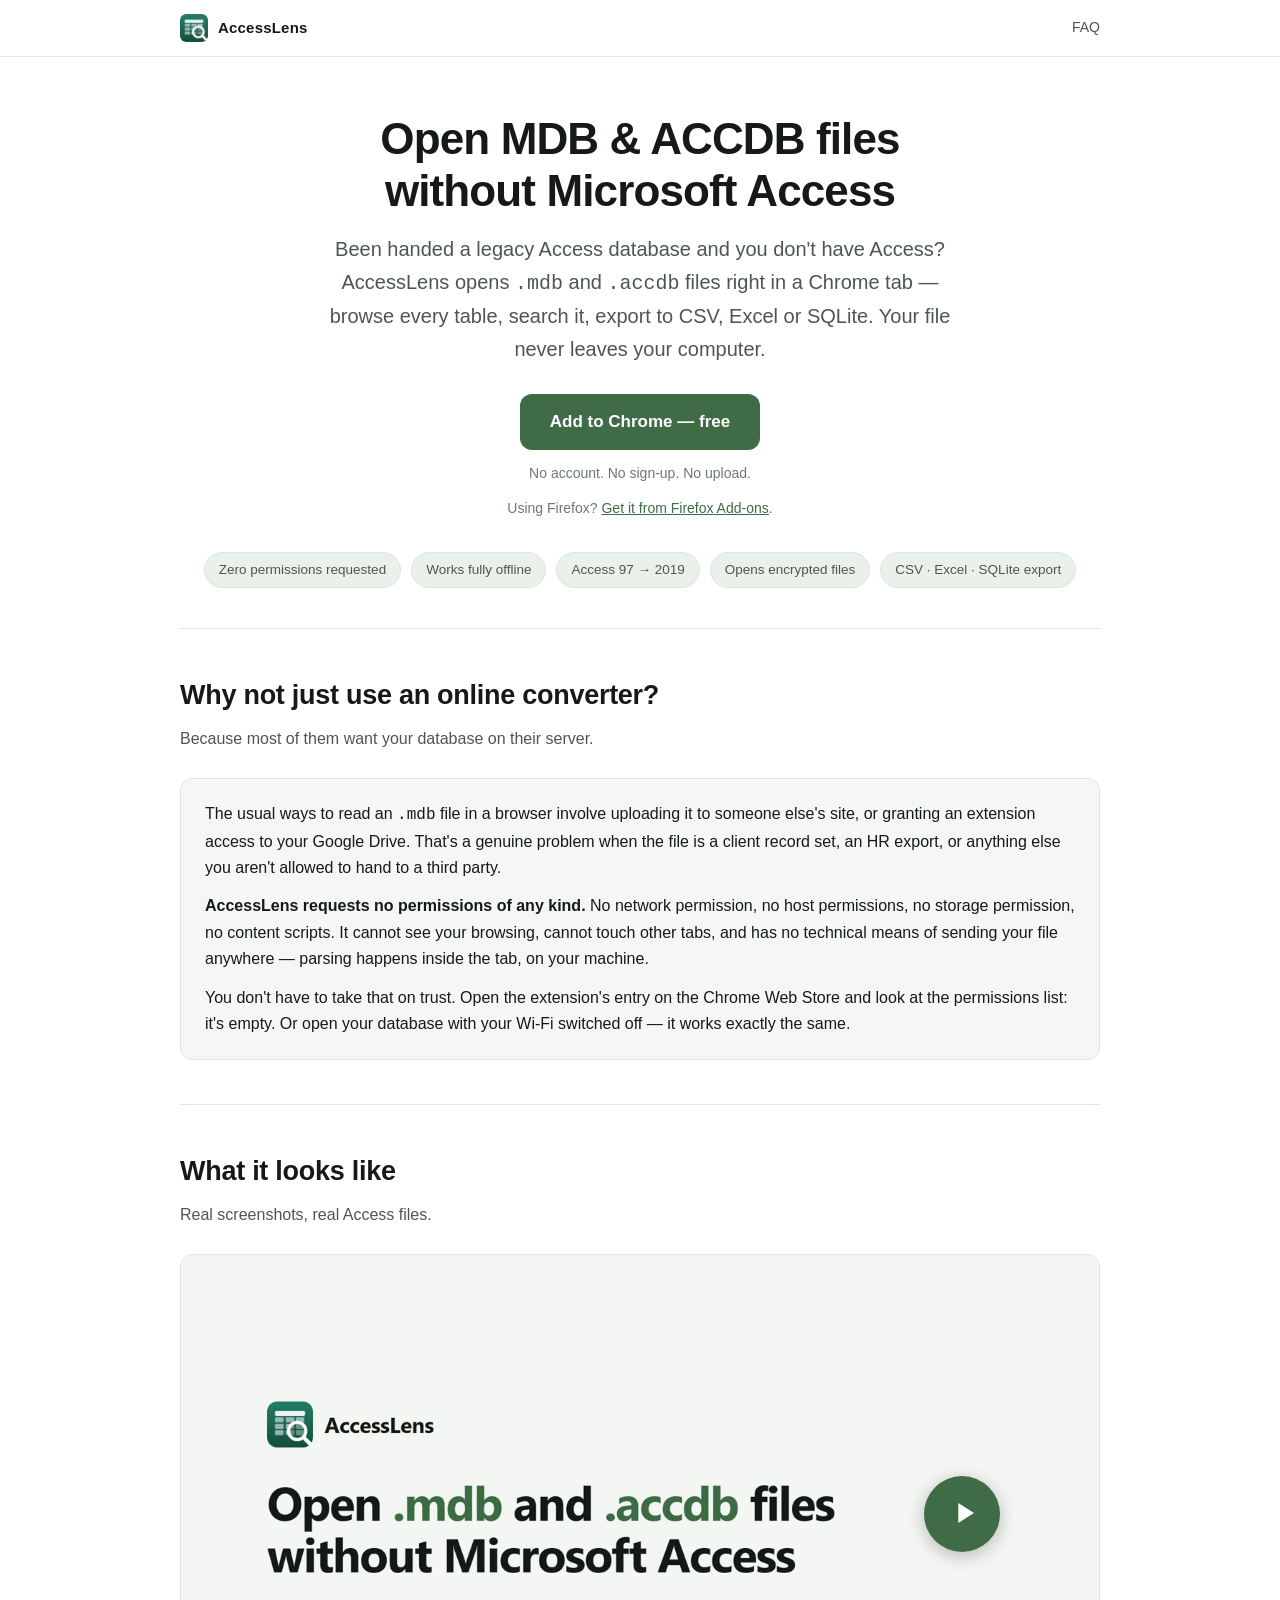
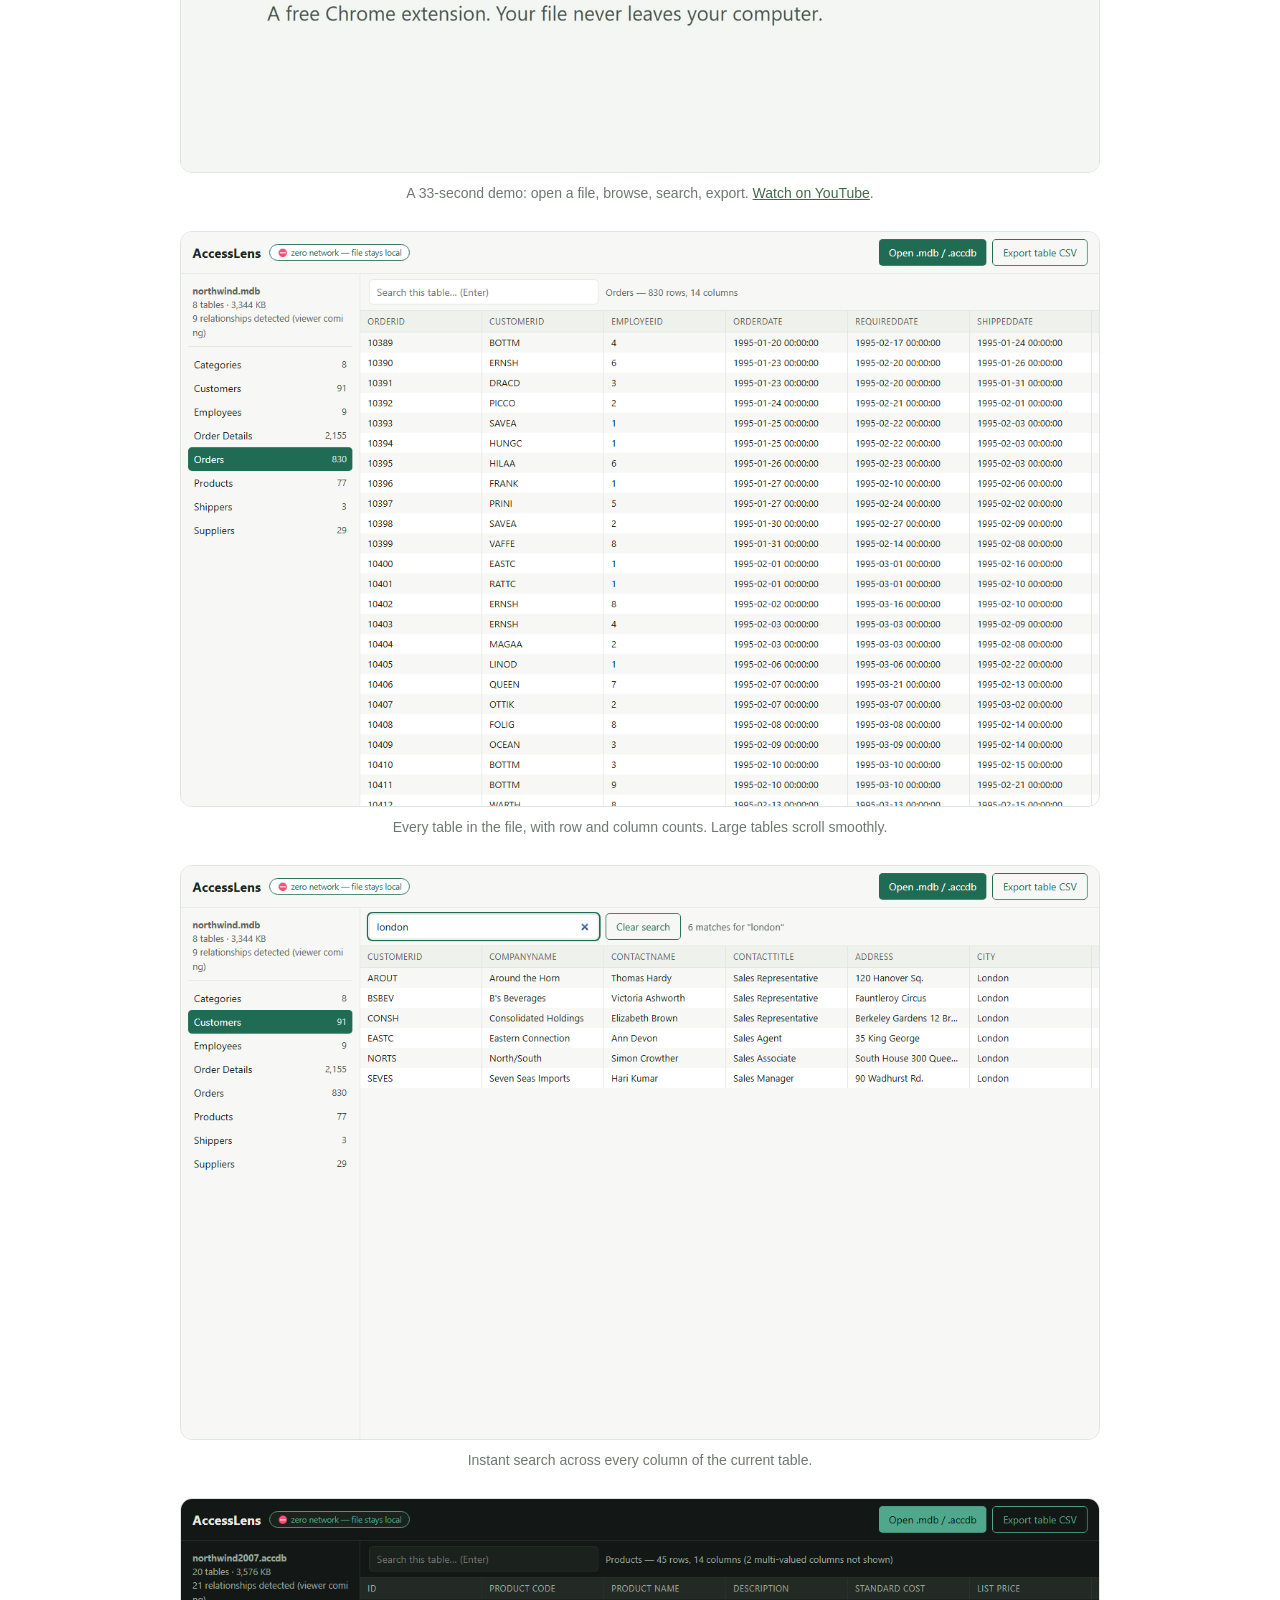
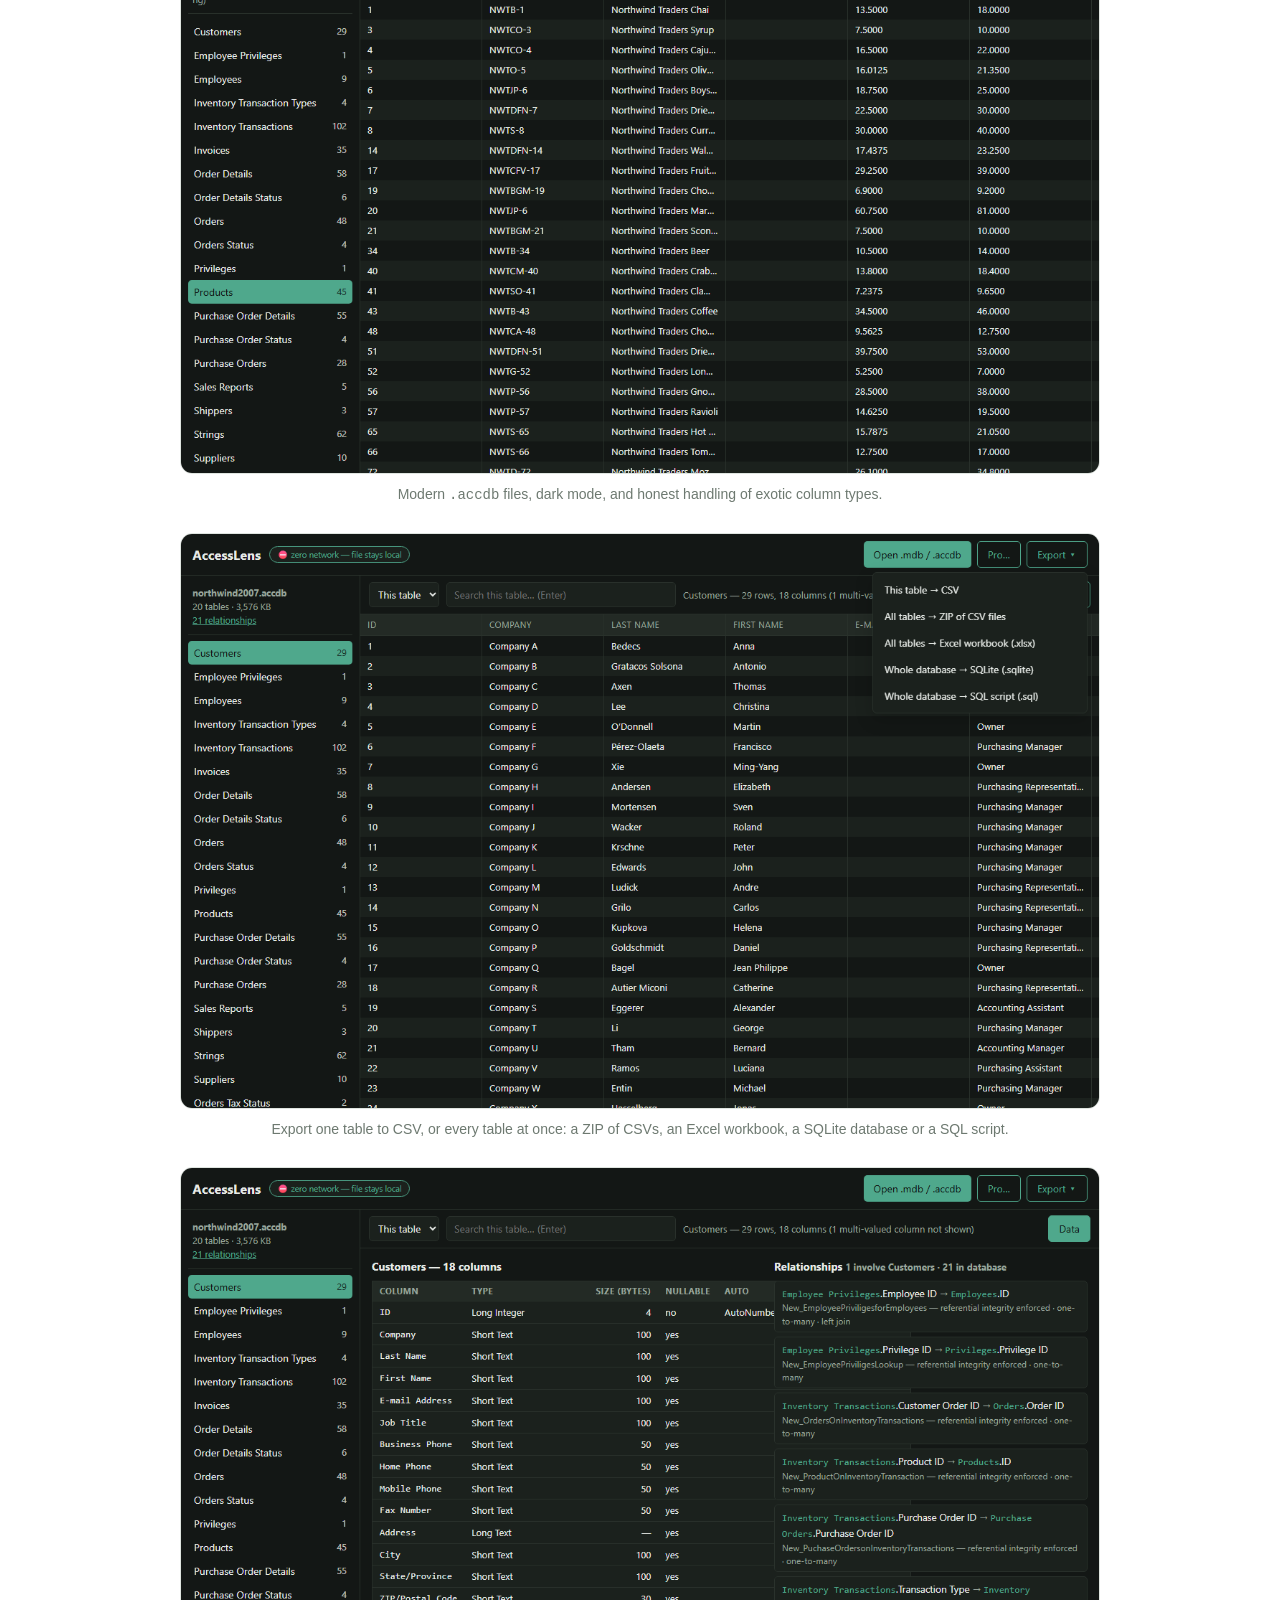
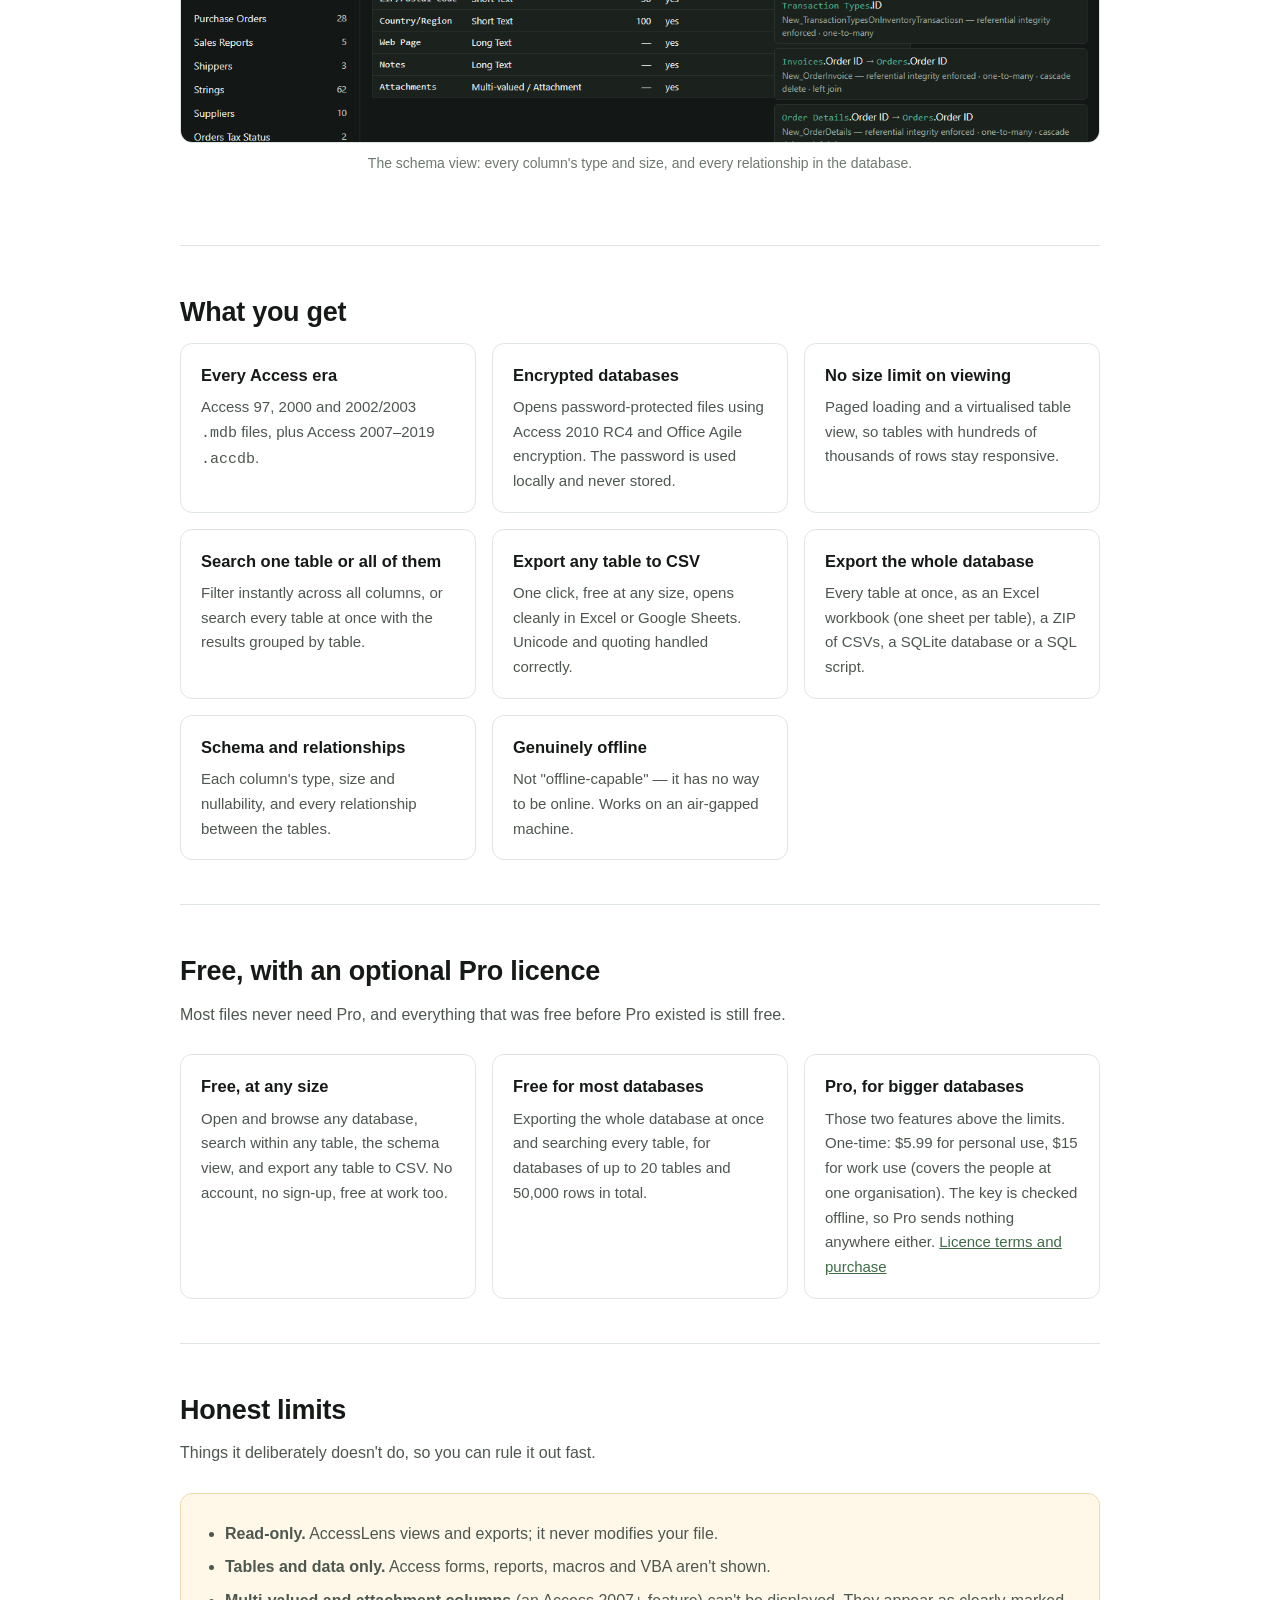
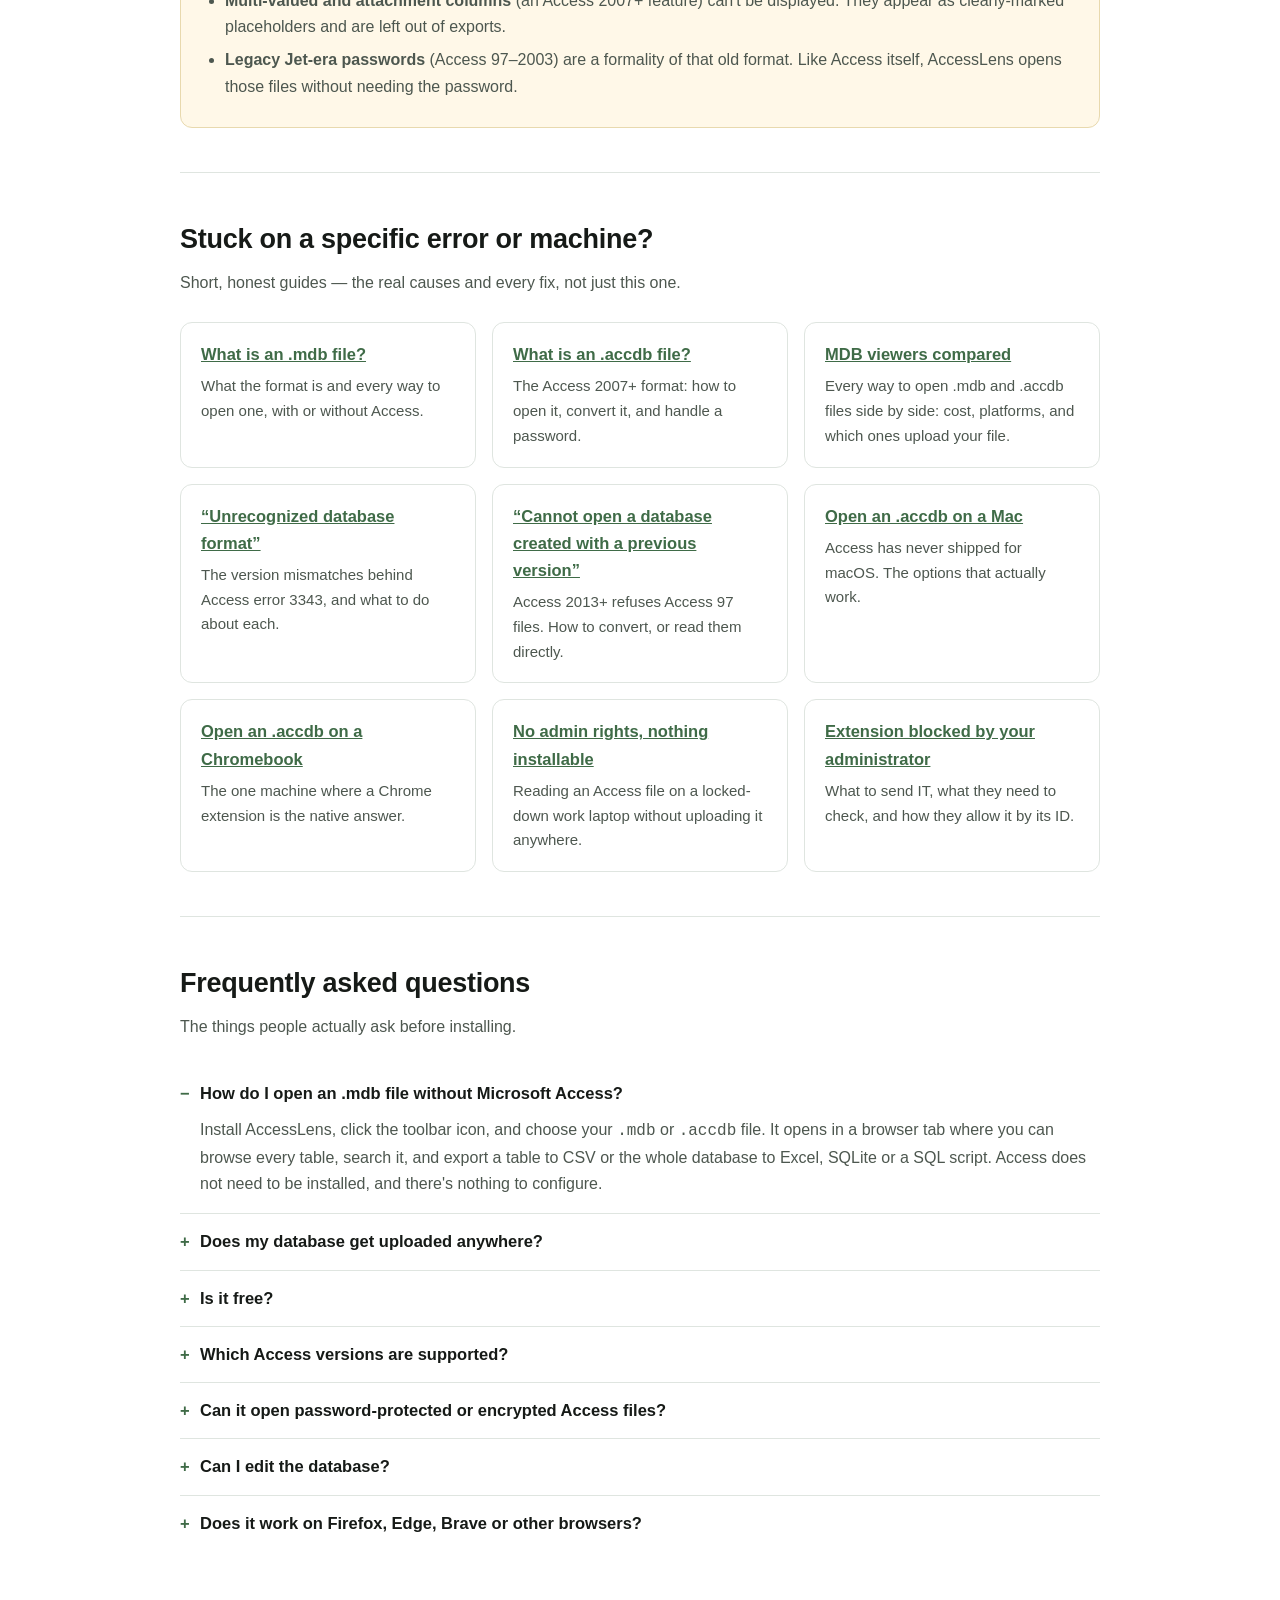
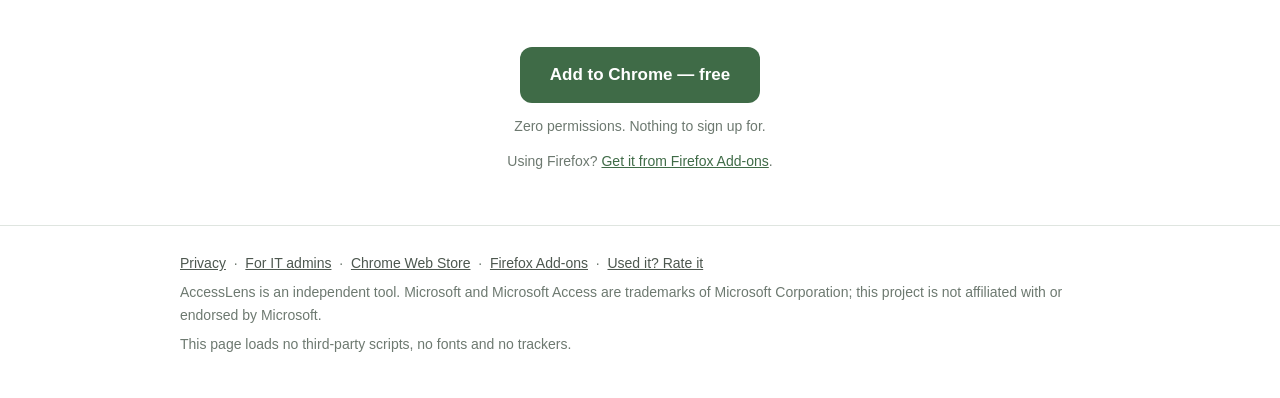
==== commit 2f58473c: "accesslens: link the Firefox add-on AccessLens is live on Firefox Add-ons (v1.1.1). Every guide's CT" ====
--- a/accesslens/index.html
+++ b/accesslens/index.html
@@ -23,7 +23,7 @@
   "@context": "https://schema.org",
   "@type": "SoftwareApplication",
   "name": "AccessLens — Access Database Viewer",
-  "operatingSystem": "Chrome",
+  "operatingSystem": "Chrome, Firefox",
   "applicationCategory": "UtilitiesApplication",
   "description": "Open, browse, search and export Microsoft Access .mdb and .accdb database files locally in Chrome, with no upload and no network access.",
   "url": "https://phakeoa.github.io/accesslens/",
@@ -209,6 +209,7 @@
     </p>
     <a class="cta" href="https://chromewebstore.google.com/detail/ceilhkpcnofeomaibeldikllpgjolaml?utm_source=accesslens_site&amp;utm_medium=referral&amp;utm_campaign=landing&amp;utm_content=hero">Add to Chrome — free</a>
     <span class="cta-sub">No account. No sign-up. No upload.</span>
+    <span class="cta-sub">Using Firefox? <a href="https://addons.mozilla.org/firefox/addon/accesslens/?utm_source=accesslens_site&amp;utm_medium=referral&amp;utm_campaign=landing&amp;utm_content=hero">Get it from Firefox Add-ons</a>.</span>
 
     <ul class="badges">
       <li>Zero permissions requested</li>
@@ -430,14 +431,15 @@
     </details>
 
     <details>
-      <summary>Does it work on Edge, Brave or other Chromium browsers?</summary>
-      <p>It's distributed through the Chrome Web Store, which Edge, Brave and most other Chromium-based browsers can install from. It is only officially tested on Chrome.</p>
+      <summary>Does it work on Firefox, Edge, Brave or other browsers?</summary>
+      <p>Yes for Firefox: it is on <a href="https://addons.mozilla.org/firefox/addon/accesslens/?utm_source=accesslens_site&amp;utm_medium=referral&amp;utm_campaign=landing&amp;utm_content=faq">Firefox Add-ons</a>, with the same features. Edge, Brave and most other Chromium-based browsers can install it from the Chrome Web Store. Every release is tested end to end in a Chromium-based browser and in Firefox.</p>
     </details>
   </section>
 
   <div class="endcta">
     <a class="cta" href="https://chromewebstore.google.com/detail/ceilhkpcnofeomaibeldikllpgjolaml?utm_source=accesslens_site&amp;utm_medium=referral&amp;utm_campaign=landing&amp;utm_content=bottom">Add to Chrome — free</a>
     <span class="cta-sub">Zero permissions. Nothing to sign up for.</span>
+    <span class="cta-sub">Using Firefox? <a href="https://addons.mozilla.org/firefox/addon/accesslens/?utm_source=accesslens_site&amp;utm_medium=referral&amp;utm_campaign=landing&amp;utm_content=bottom">Get it from Firefox Add-ons</a>.</span>
   </div>
 
 </div>
@@ -445,7 +447,7 @@
 
 <footer class="site">
   <div class="wrap">
-    <p><a href="privacy.html">Privacy</a> &nbsp;·&nbsp; <a href="extension-blocked-by-administrator.html">For IT admins</a> &nbsp;·&nbsp; <a href="https://chromewebstore.google.com/detail/ceilhkpcnofeomaibeldikllpgjolaml?utm_source=accesslens_site&amp;utm_medium=referral&amp;utm_campaign=landing&amp;utm_content=footer">Chrome Web Store</a> &nbsp;·&nbsp; <a href="https://chromewebstore.google.com/detail/ceilhkpcnofeomaibeldikllpgjolaml/reviews">Used it? Rate it</a></p>
+    <p><a href="privacy.html">Privacy</a> &nbsp;·&nbsp; <a href="extension-blocked-by-administrator.html">For IT admins</a> &nbsp;·&nbsp; <a href="https://chromewebstore.google.com/detail/ceilhkpcnofeomaibeldikllpgjolaml?utm_source=accesslens_site&amp;utm_medium=referral&amp;utm_campaign=landing&amp;utm_content=footer">Chrome Web Store</a> &nbsp;·&nbsp; <a href="https://addons.mozilla.org/firefox/addon/accesslens/?utm_source=accesslens_site&amp;utm_medium=referral&amp;utm_campaign=landing&amp;utm_content=footer">Firefox Add-ons</a> &nbsp;·&nbsp; <a href="https://chromewebstore.google.com/detail/ceilhkpcnofeomaibeldikllpgjolaml/reviews">Used it? Rate it</a></p>
     <p>AccessLens is an independent tool. Microsoft and Microsoft Access are trademarks of Microsoft Corporation; this project is not affiliated with or endorsed by Microsoft.</p>
     <p>This page loads no third-party scripts, no fonts and no trackers.</p>
   </div>
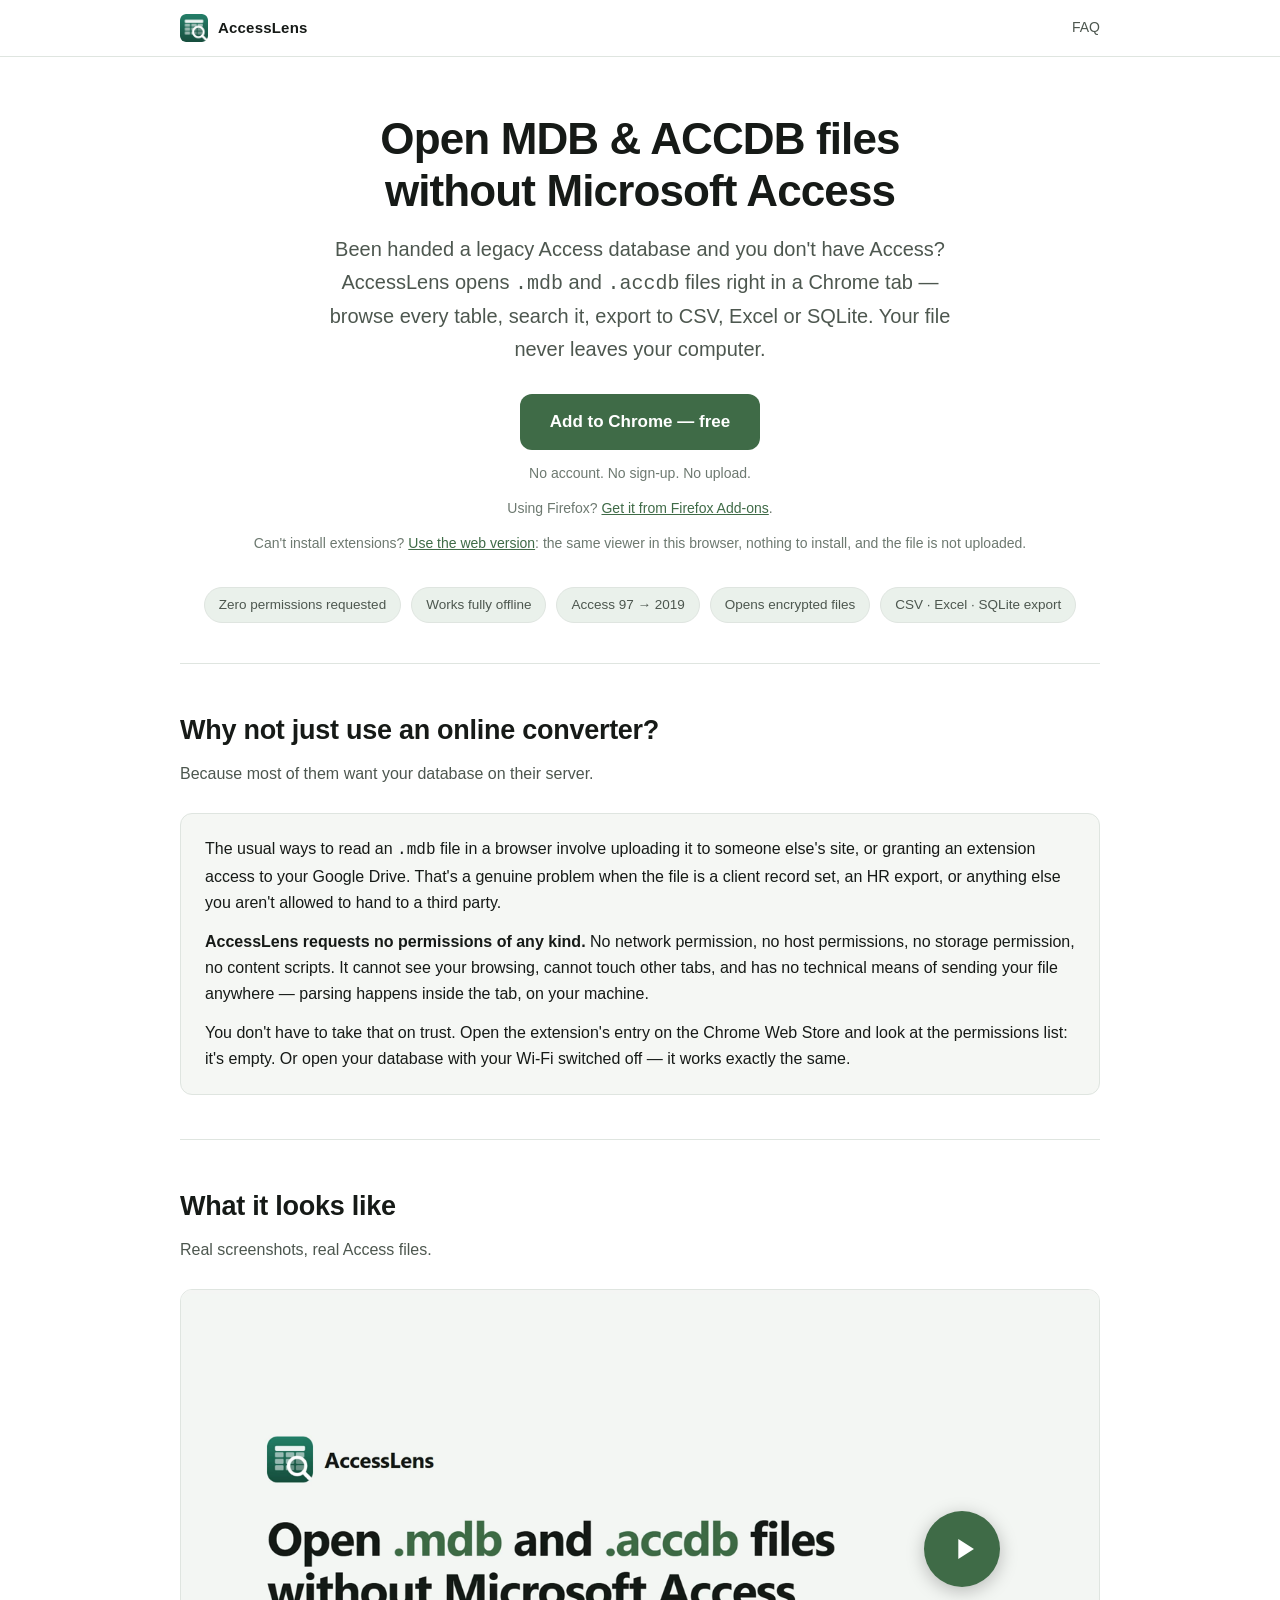
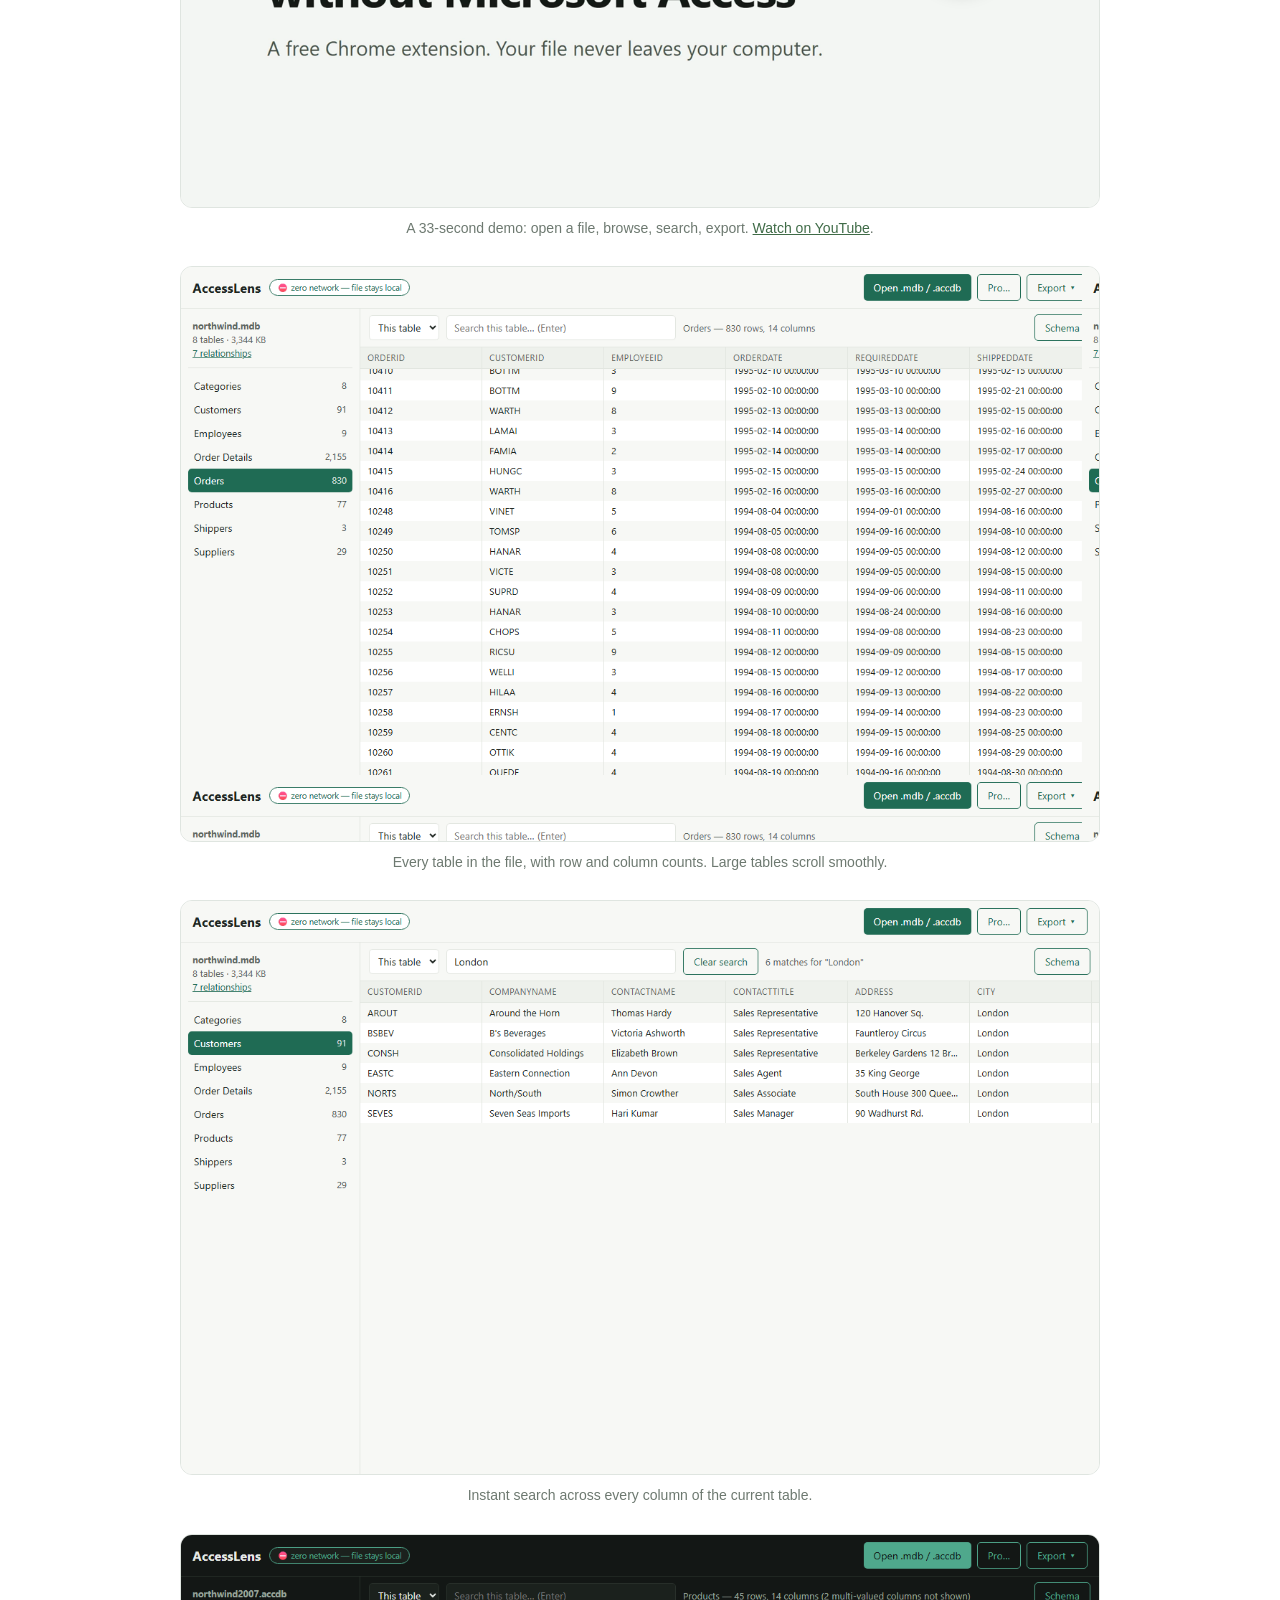
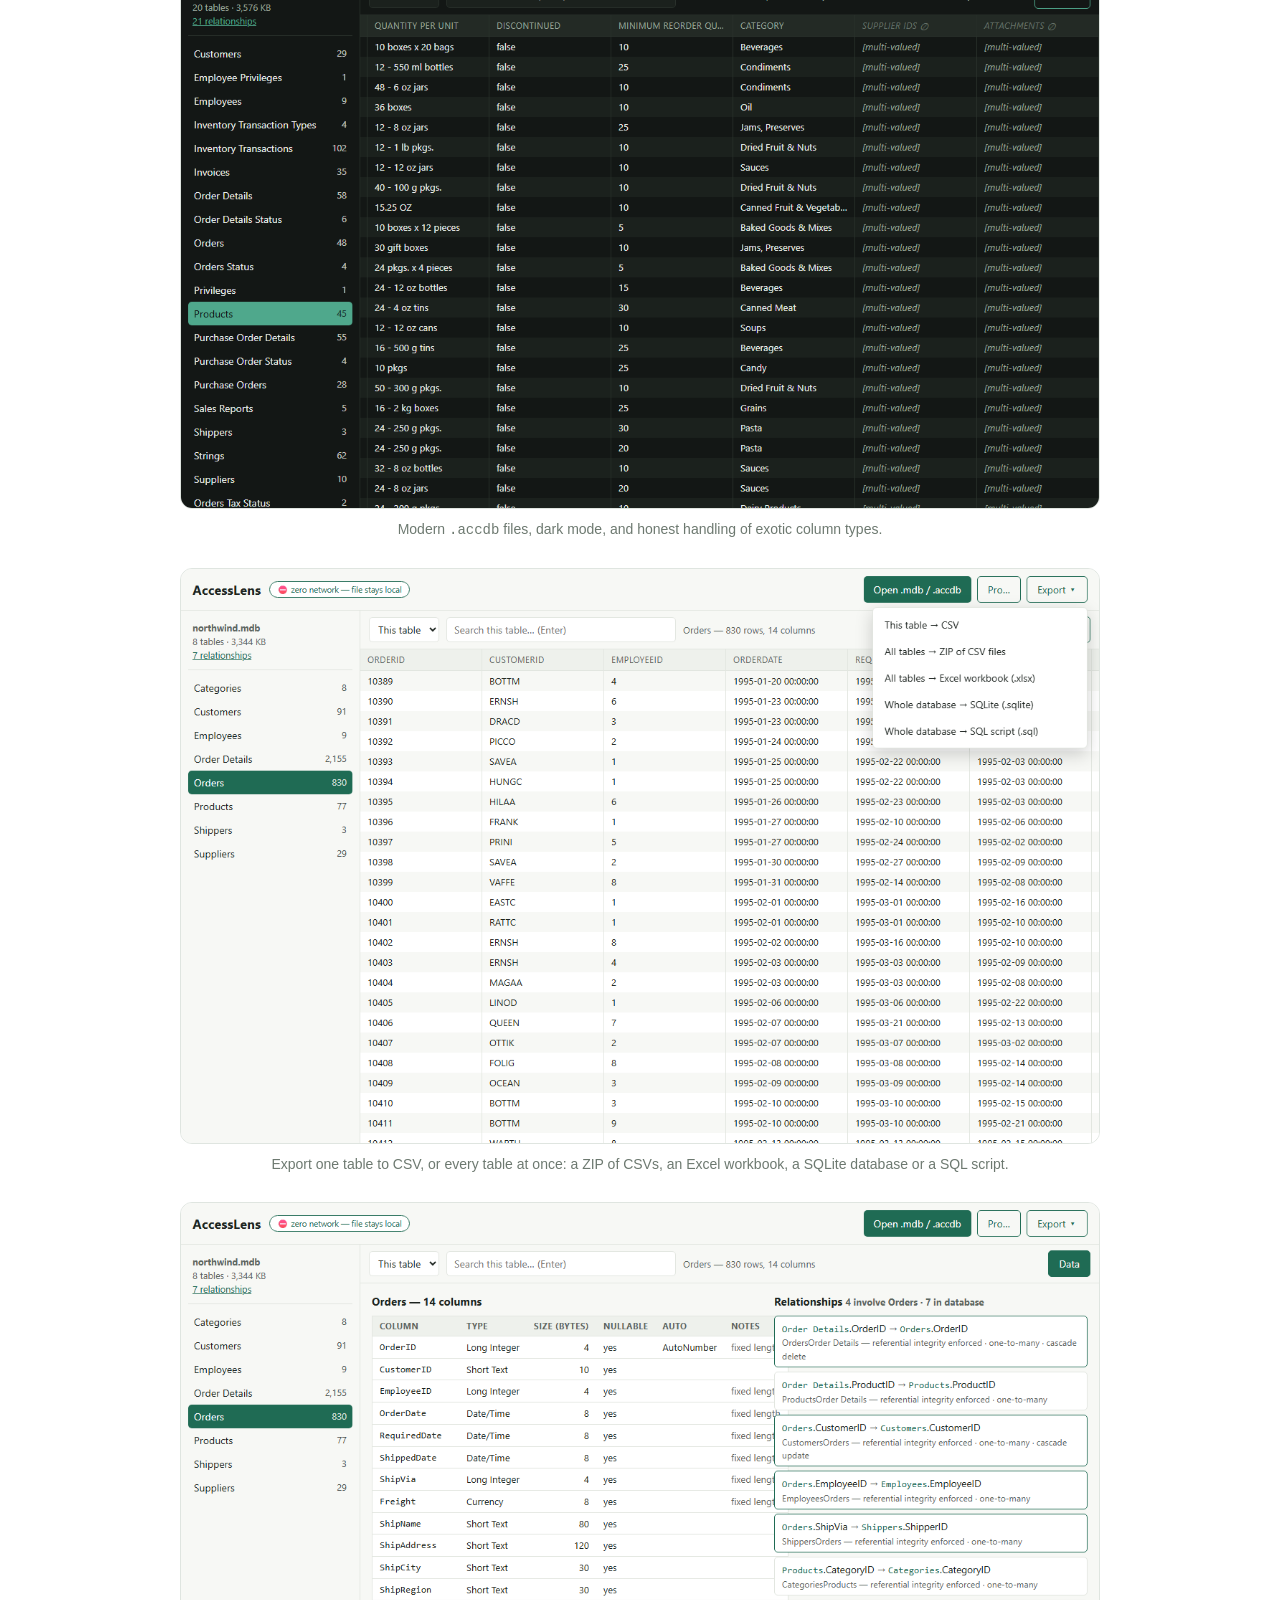
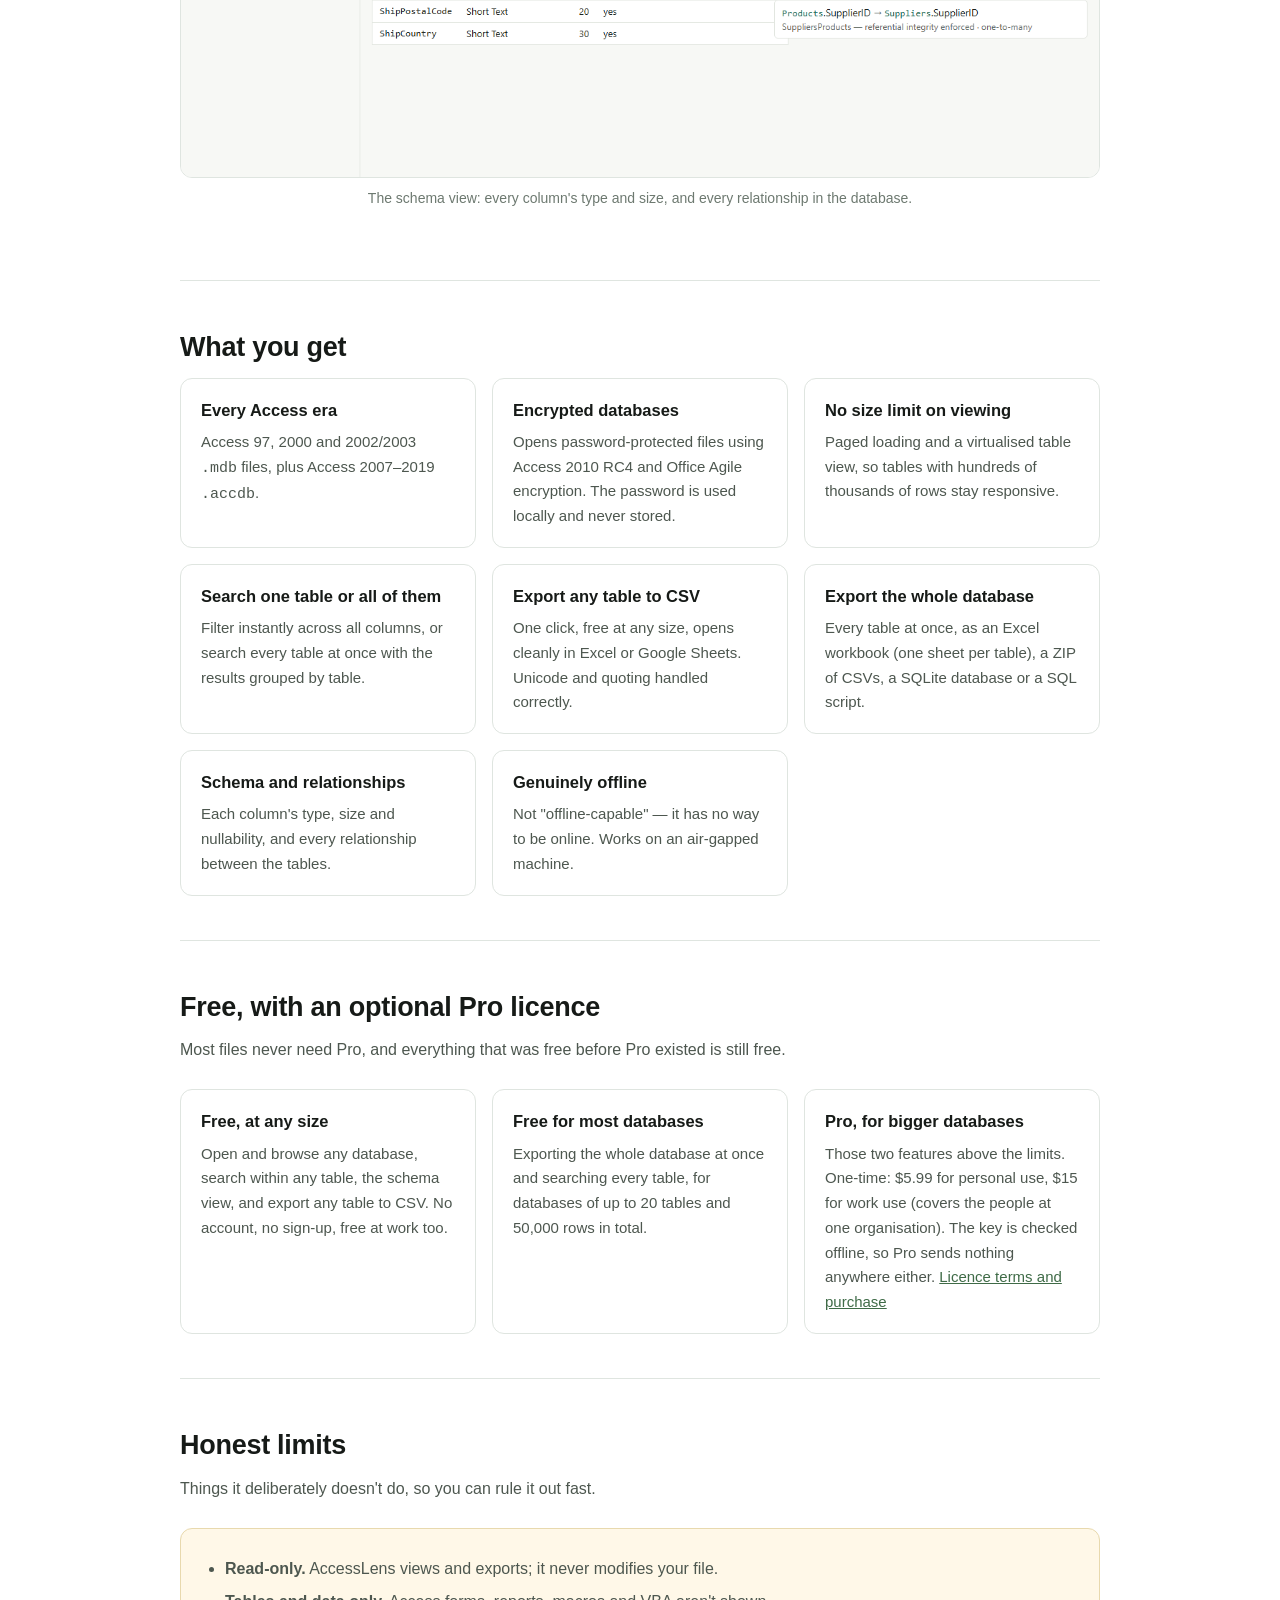
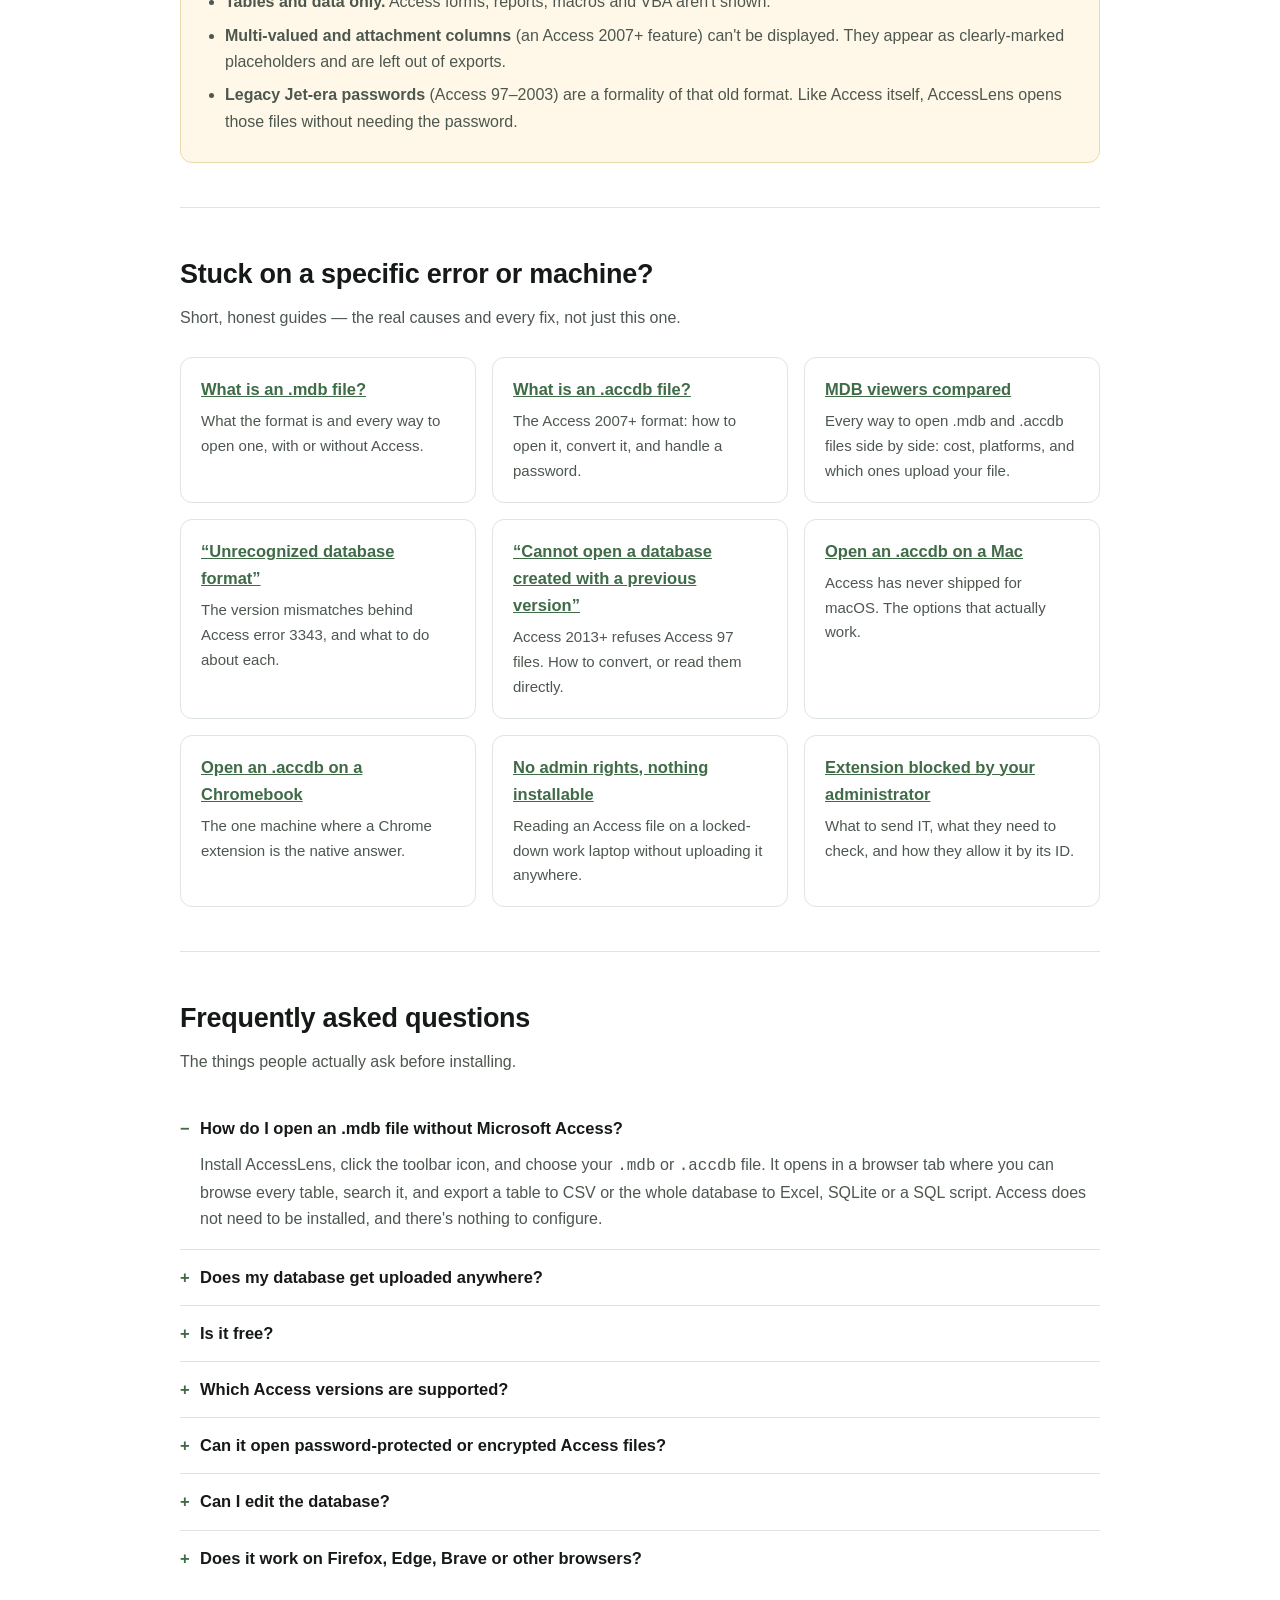
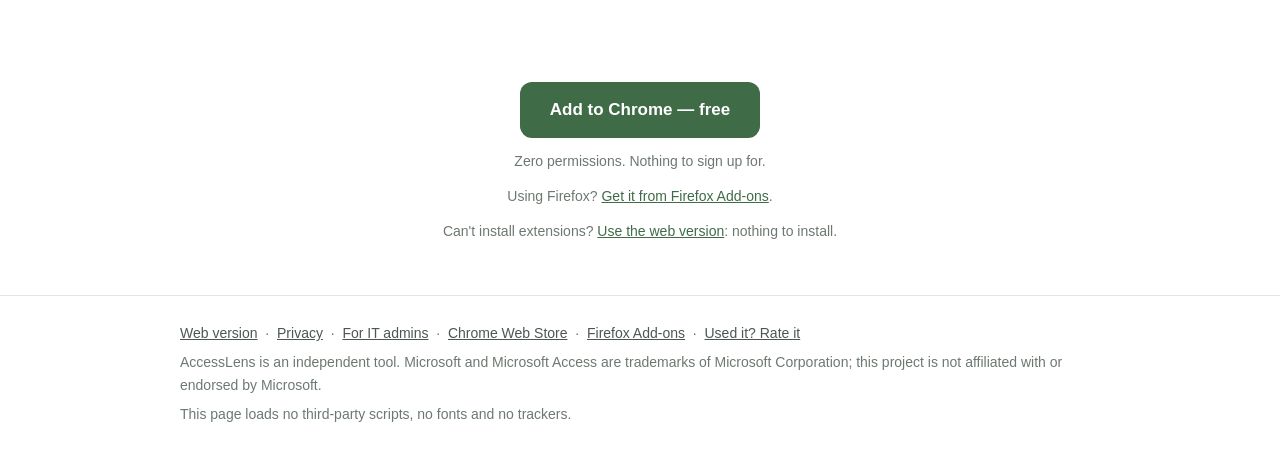
==== commit cccc5933: "accesslens: no-install web version, v1.2 screenshots, privacy update The web version at accesslens/a" ====
--- a/accesslens/index.html
+++ b/accesslens/index.html
@@ -210,6 +210,7 @@
     <a class="cta" href="https://chromewebstore.google.com/detail/ceilhkpcnofeomaibeldikllpgjolaml?utm_source=accesslens_site&amp;utm_medium=referral&amp;utm_campaign=landing&amp;utm_content=hero">Add to Chrome — free</a>
     <span class="cta-sub">No account. No sign-up. No upload.</span>
     <span class="cta-sub">Using Firefox? <a href="https://addons.mozilla.org/firefox/addon/accesslens/?utm_source=accesslens_site&amp;utm_medium=referral&amp;utm_campaign=landing&amp;utm_content=hero">Get it from Firefox Add-ons</a>.</span>
+    <span class="cta-sub">Can't install extensions? <a href="app/">Use the web version</a>: the same viewer in this browser, nothing to install, and the file is not uploaded.</span>
 
     <ul class="badges">
       <li>Zero permissions requested</li>
@@ -440,6 +441,7 @@
     <a class="cta" href="https://chromewebstore.google.com/detail/ceilhkpcnofeomaibeldikllpgjolaml?utm_source=accesslens_site&amp;utm_medium=referral&amp;utm_campaign=landing&amp;utm_content=bottom">Add to Chrome — free</a>
     <span class="cta-sub">Zero permissions. Nothing to sign up for.</span>
     <span class="cta-sub">Using Firefox? <a href="https://addons.mozilla.org/firefox/addon/accesslens/?utm_source=accesslens_site&amp;utm_medium=referral&amp;utm_campaign=landing&amp;utm_content=bottom">Get it from Firefox Add-ons</a>.</span>
+    <span class="cta-sub">Can't install extensions? <a href="app/">Use the web version</a>: nothing to install.</span>
   </div>
 
 </div>
@@ -447,7 +449,7 @@
 
 <footer class="site">
   <div class="wrap">
-    <p><a href="privacy.html">Privacy</a> &nbsp;·&nbsp; <a href="extension-blocked-by-administrator.html">For IT admins</a> &nbsp;·&nbsp; <a href="https://chromewebstore.google.com/detail/ceilhkpcnofeomaibeldikllpgjolaml?utm_source=accesslens_site&amp;utm_medium=referral&amp;utm_campaign=landing&amp;utm_content=footer">Chrome Web Store</a> &nbsp;·&nbsp; <a href="https://addons.mozilla.org/firefox/addon/accesslens/?utm_source=accesslens_site&amp;utm_medium=referral&amp;utm_campaign=landing&amp;utm_content=footer">Firefox Add-ons</a> &nbsp;·&nbsp; <a href="https://chromewebstore.google.com/detail/ceilhkpcnofeomaibeldikllpgjolaml/reviews">Used it? Rate it</a></p>
+    <p><a href="app/">Web version</a> &nbsp;·&nbsp; <a href="privacy.html">Privacy</a> &nbsp;·&nbsp; <a href="extension-blocked-by-administrator.html">For IT admins</a> &nbsp;·&nbsp; <a href="https://chromewebstore.google.com/detail/ceilhkpcnofeomaibeldikllpgjolaml?utm_source=accesslens_site&amp;utm_medium=referral&amp;utm_campaign=landing&amp;utm_content=footer">Chrome Web Store</a> &nbsp;·&nbsp; <a href="https://addons.mozilla.org/firefox/addon/accesslens/?utm_source=accesslens_site&amp;utm_medium=referral&amp;utm_campaign=landing&amp;utm_content=footer">Firefox Add-ons</a> &nbsp;·&nbsp; <a href="https://chromewebstore.google.com/detail/ceilhkpcnofeomaibeldikllpgjolaml/reviews">Used it? Rate it</a></p>
     <p>AccessLens is an independent tool. Microsoft and Microsoft Access are trademarks of Microsoft Corporation; this project is not affiliated with or endorsed by Microsoft.</p>
     <p>This page loads no third-party scripts, no fonts and no trackers.</p>
   </div>
